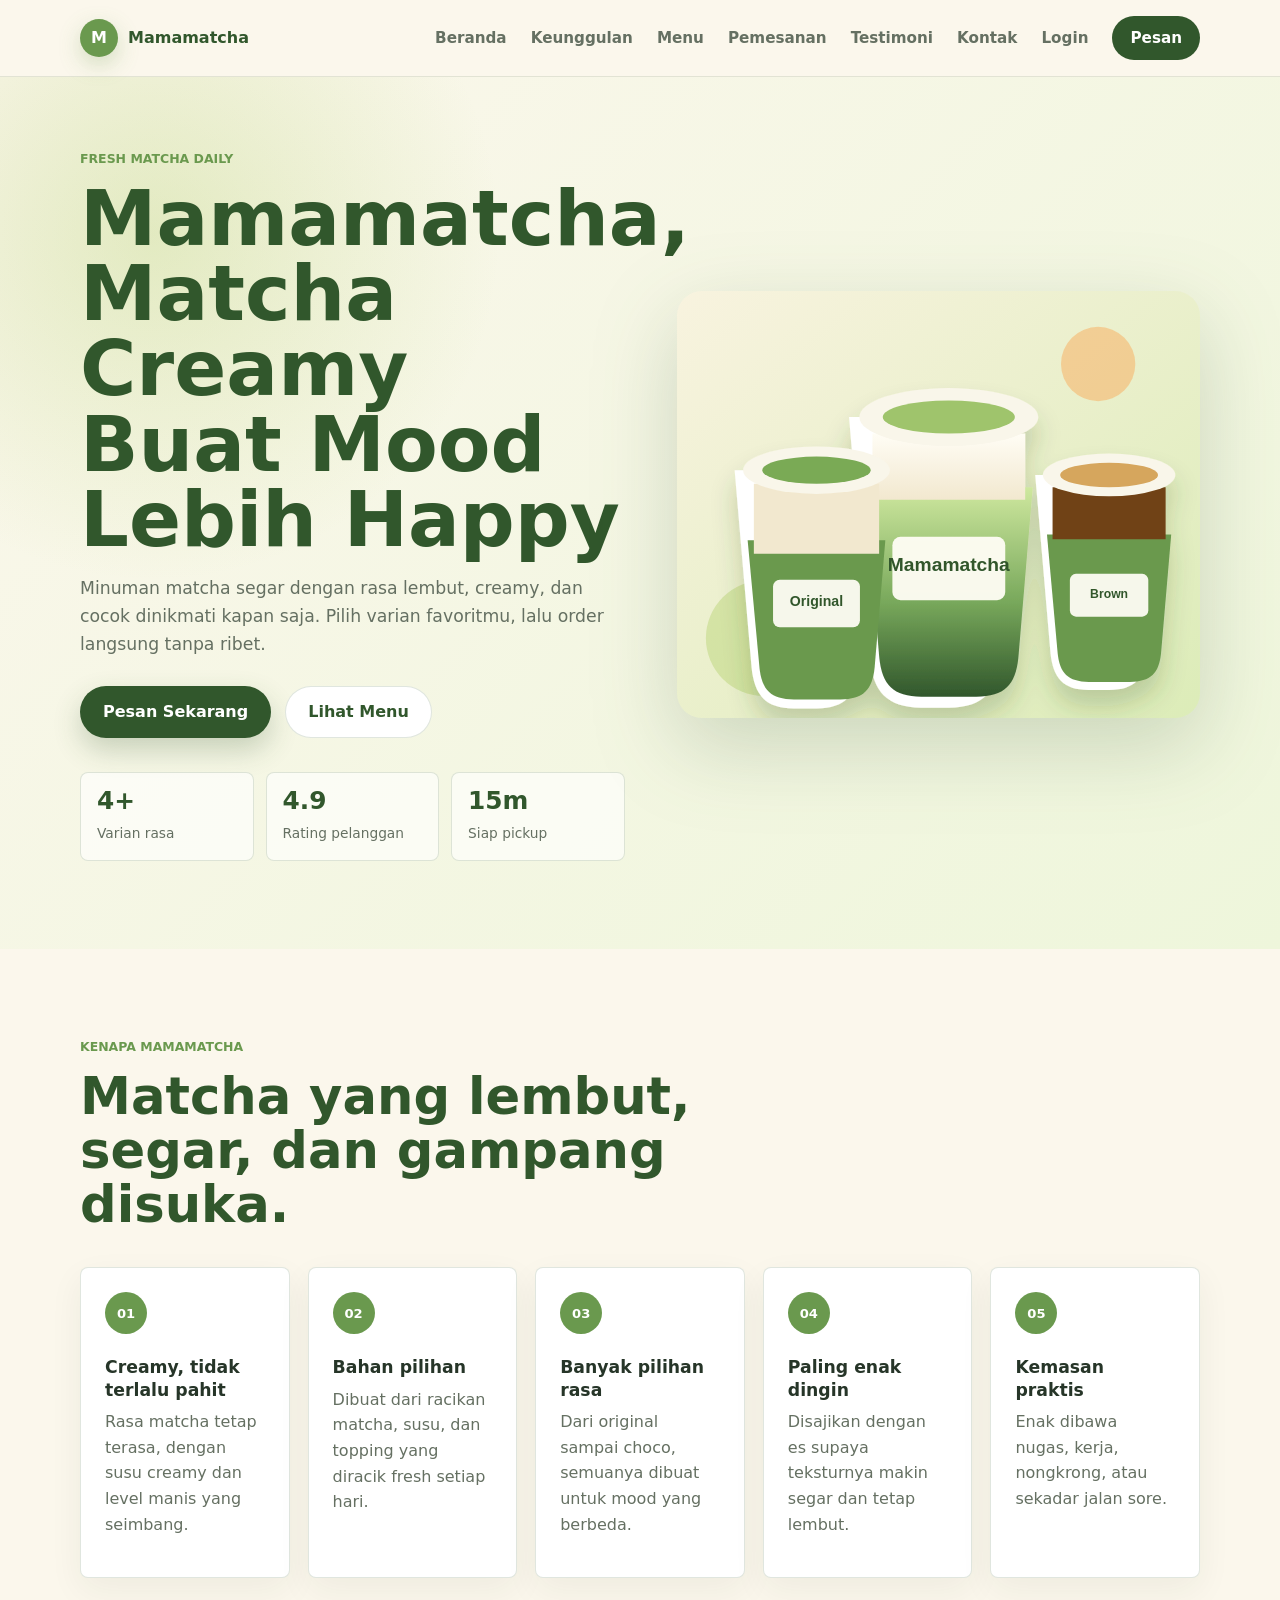
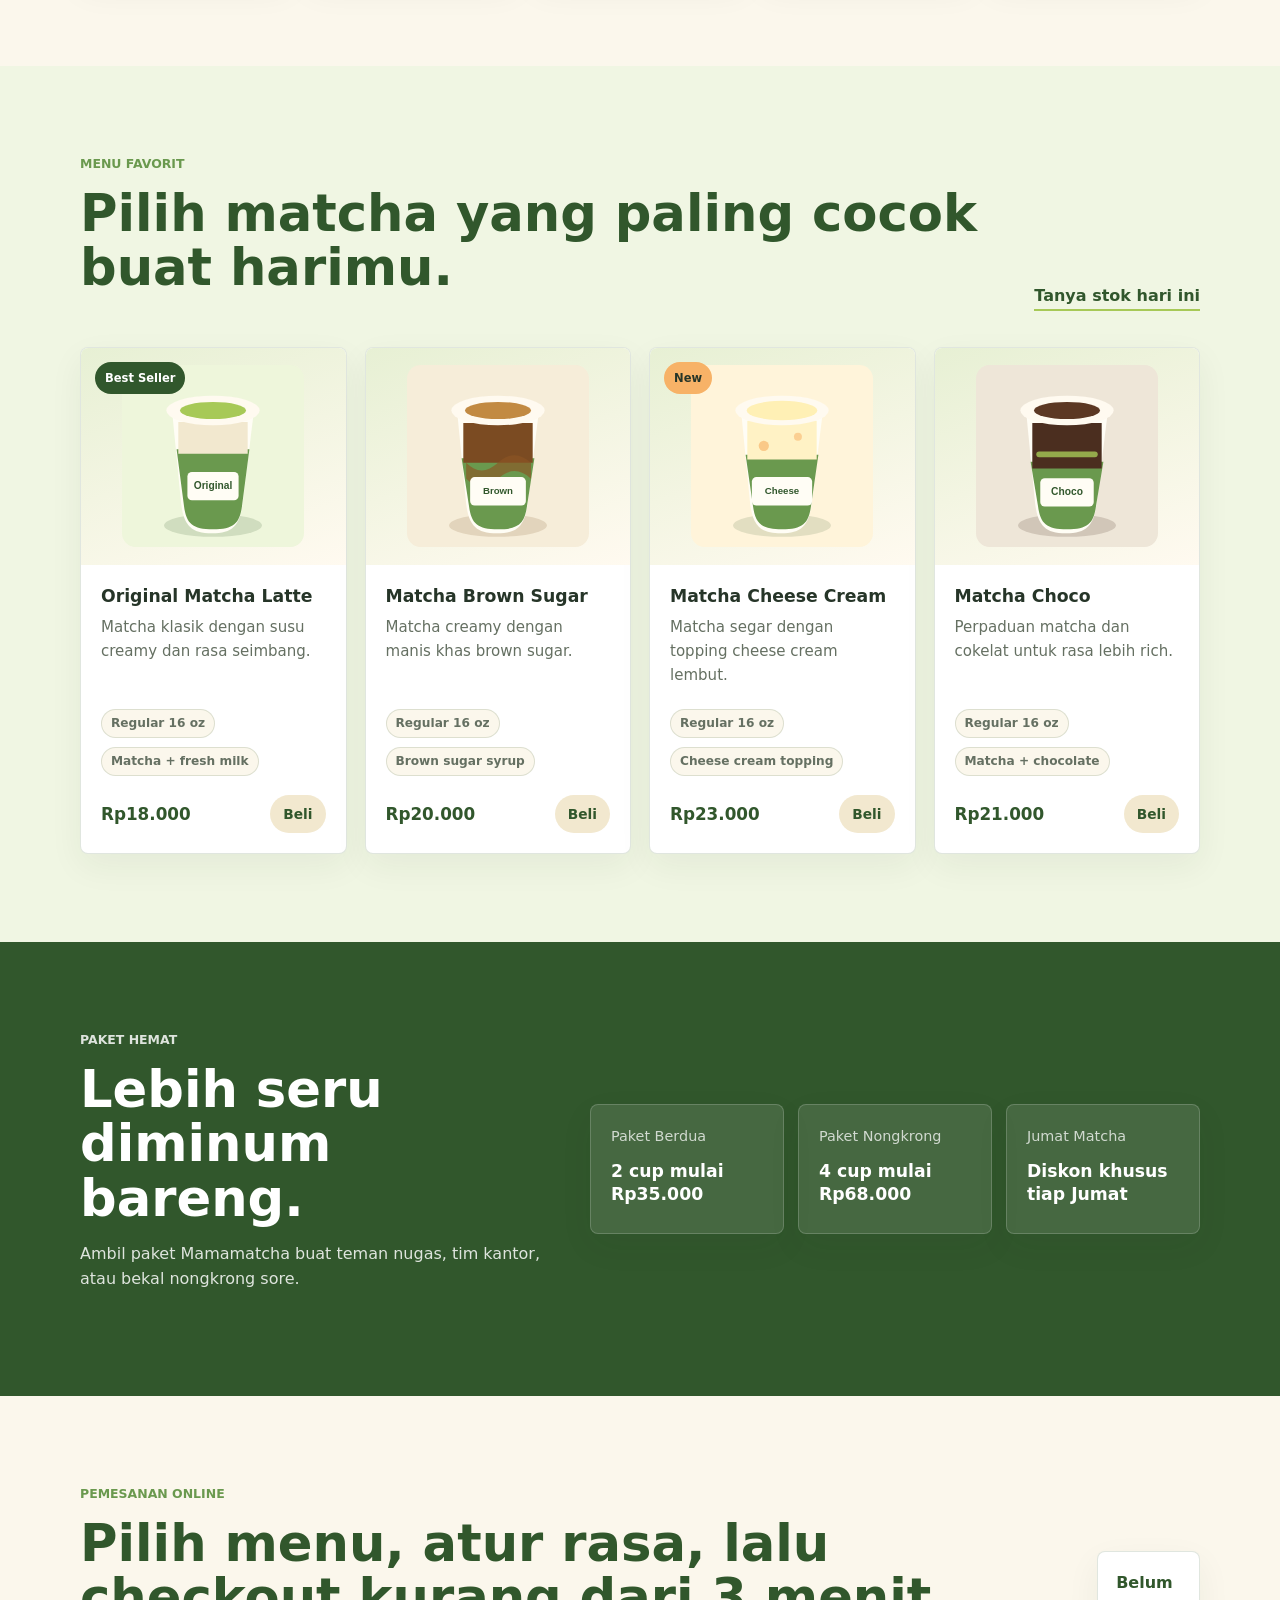
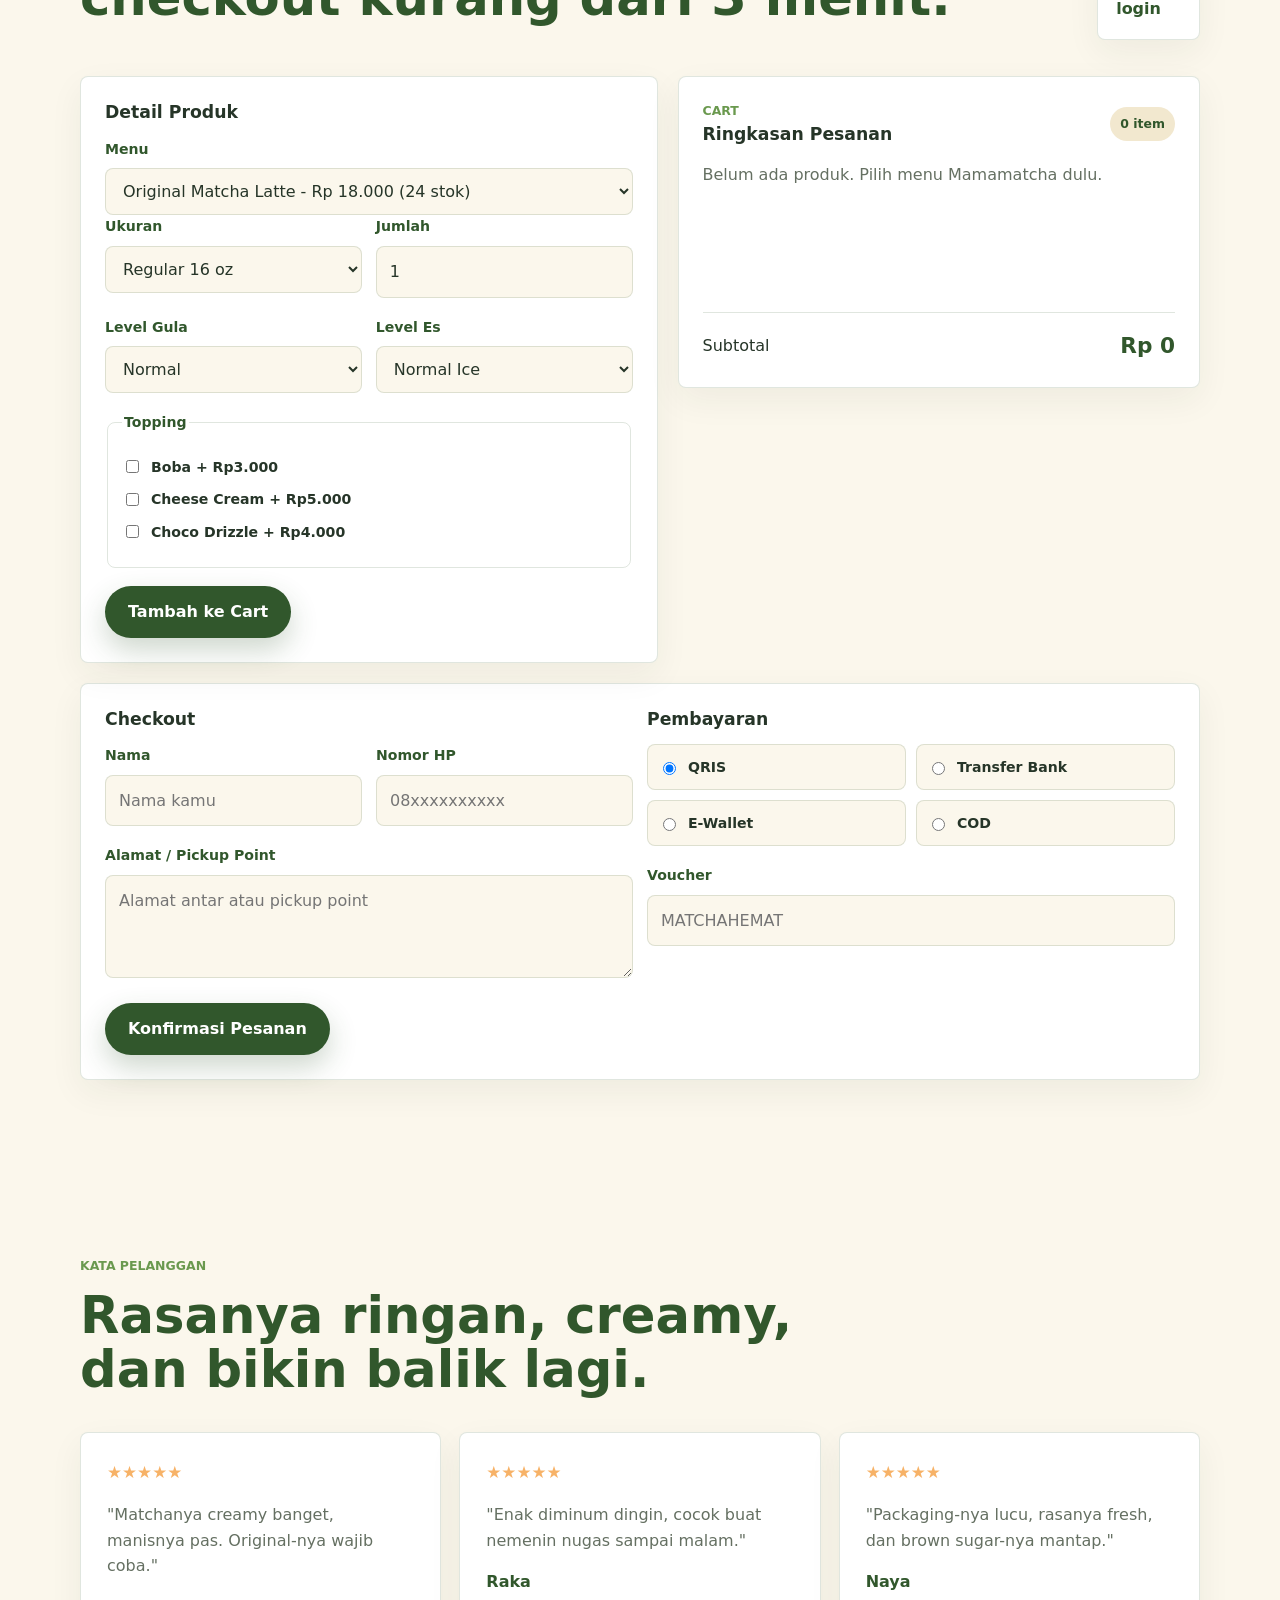
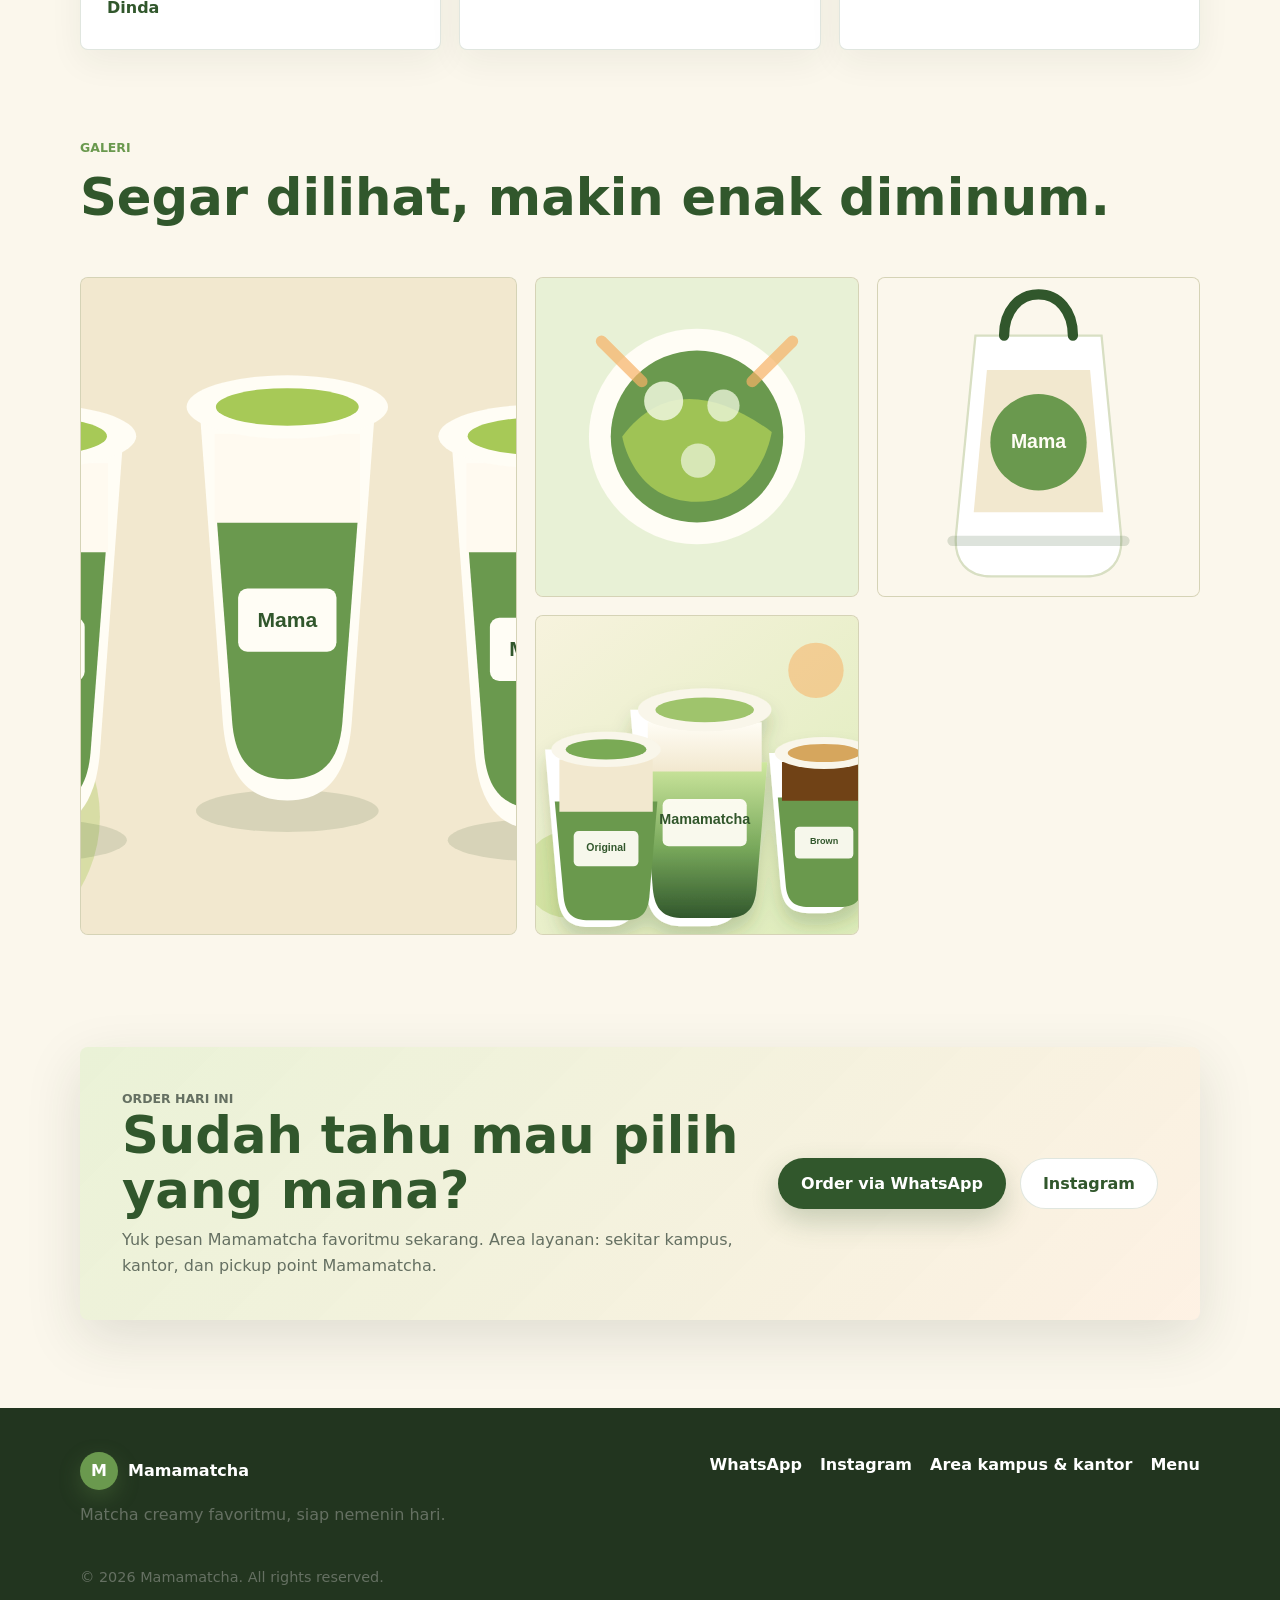
==== Landing Page/index.html @ 546d2a4e "commit pertama projek mamamatcha" ====
<!DOCTYPE html>
<html lang="id">
  <head>
    <meta charset="UTF-8" />
    <meta name="viewport" content="width=device-width, initial-scale=1.0" />
    <title>Mamamatcha - Minuman Matcha Creamy dan Segar</title>
    <meta
      name="description"
      content="Mamamatcha menghadirkan minuman matcha creamy, segar, dan cocok dinikmati kapan saja. Lihat menu dan pesan favoritmu sekarang."
    />
    <link rel="stylesheet" href="styles.css" />
  </head>
  <body>
    <header class="site-header" id="beranda">
      <nav class="navbar" aria-label="Navigasi utama">
        <a href="#beranda" class="brand" aria-label="Mamamatcha beranda">
          <span class="brand-mark">M</span>
          <span>Mamamatcha</span>
        </a>

        <button class="nav-toggle" type="button" aria-expanded="false" aria-controls="nav-menu">
          <span class="sr-only">Buka menu</span>
          <span></span>
          <span></span>
          <span></span>
        </button>

        <div class="nav-menu" id="nav-menu">
          <a href="#beranda">Beranda</a>
          <a href="#keunggulan">Keunggulan</a>
          <a href="#menu">Menu</a>
          <a href="#pemesanan">Pemesanan</a>
          <a href="#testimoni">Testimoni</a>
          <a href="#kontak">Kontak</a>
          <!-- Mengarah ke login.html sebagai fallback default -->
          <a href="login.html" id="customer-logout">Login</a>
          <a class="nav-order" href="https://wa.me/6281234567890?text=Halo%20Mamamatcha%2C%20saya%20mau%20pesan" target="_blank" rel="noreferrer">
            Pesan
          </a>
        </div>
      </nav>
    </header>

    <main>
      <section class="hero section-band">
        <div class="container hero-grid">
          <div class="hero-copy">
            <p class="eyebrow">Fresh matcha daily</p>
            <h1>Mamamatcha, Matcha Creamy Buat Mood Lebih Happy</h1>
            <p class="hero-text">
              Minuman matcha segar dengan rasa lembut, creamy, dan cocok dinikmati kapan saja.
              Pilih varian favoritmu, lalu order langsung tanpa ribet.
            </p>
            <div class="hero-actions">
              <a class="btn btn-primary" href="https://wa.me/6281234567890?text=Halo%20Mamamatcha%2C%20saya%20mau%20pesan" target="_blank" rel="noreferrer">
                Pesan Sekarang
              </a>
              <a class="btn btn-secondary" href="#menu">Lihat Menu</a>
            </div>
            <div class="hero-stats" aria-label="Ringkasan Mamamatcha">
              <div>
                <strong>4+</strong>
                <span>Varian rasa</span>
              </div>
              <div>
                <strong>4.9</strong>
                <span>Rating pelanggan</span>
              </div>
              <div>
                <strong>15m</strong>
                <span>Siap pickup</span>
              </div>
            </div>
          </div>

          <div class="hero-visual" aria-label="Produk Mamamatcha">
            <img src="assets/hero-matcha.svg" alt="Tiga cup Mamamatcha dengan matcha latte creamy" />
          </div>
        </div>
      </section>

      <section class="section" id="keunggulan">
        <div class="container">
          <div class="section-heading">
            <p class="eyebrow">Kenapa Mamamatcha</p>
            <h2>Matcha yang lembut, segar, dan gampang disuka.</h2>
          </div>

          <div class="features-grid">
            <article class="feature-card">
              <span class="feature-icon">01</span>
              <h3>Creamy, tidak terlalu pahit</h3>
              <p>Rasa matcha tetap terasa, dengan susu creamy dan level manis yang seimbang.</p>
            </article>
            <article class="feature-card">
              <span class="feature-icon">02</span>
              <h3>Bahan pilihan</h3>
              <p>Dibuat dari racikan matcha, susu, dan topping yang diracik fresh setiap hari.</p>
            </article>
            <article class="feature-card">
              <span class="feature-icon">03</span>
              <h3>Banyak pilihan rasa</h3>
              <p>Dari original sampai choco, semuanya dibuat untuk mood yang berbeda.</p>
            </article>
            <article class="feature-card">
              <span class="feature-icon">04</span>
              <h3>Paling enak dingin</h3>
              <p>Disajikan dengan es supaya teksturnya makin segar dan tetap lembut.</p>
            </article>
            <article class="feature-card">
              <span class="feature-icon">05</span>
              <h3>Kemasan praktis</h3>
              <p>Enak dibawa nugas, kerja, nongkrong, atau sekadar jalan sore.</p>
            </article>
          </div>
        </div>
      </section>

      <section class="section muted" id="menu">
        <div class="container">
          <div class="section-heading split">
            <div>
              <p class="eyebrow">Menu favorit</p>
              <h2>Pilih matcha yang paling cocok buat harimu.</h2>
            </div>
            <a class="text-link" href="https://wa.me/6281234567890?text=Halo%20Mamamatcha%2C%20saya%20mau%20lihat%20menu" target="_blank" rel="noreferrer">
              Tanya stok hari ini
            </a>
          </div>

          <div class="menu-grid">
            <article class="menu-card">
              <div class="menu-image">
                <img src="assets/menu-original.svg" alt="Original Matcha Latte Mamamatcha" />
                <span class="badge">Best Seller</span>
              </div>
              <div class="menu-info">
                <h3>Original Matcha Latte</h3>
                <p>Matcha klasik dengan susu creamy dan rasa seimbang.</p>
                <div class="menu-meta" aria-label="Detail Original Matcha Latte">
                  <span>Regular 16 oz</span>
                  <span>Matcha + fresh milk</span>
                </div>
                <div class="menu-footer">
                  <strong>Rp18.000</strong>
                  <button class="order-btn" type="button" data-product="Original Matcha Latte">Beli</button>
                </div>
              </div>
            </article>

            <article class="menu-card">
              <div class="menu-image">
                <img src="assets/menu-brown-sugar.svg" alt="Matcha Brown Sugar Mamamatcha" />
              </div>
              <div class="menu-info">
                <h3>Matcha Brown Sugar</h3>
                <p>Matcha creamy dengan manis khas brown sugar.</p>
                <div class="menu-meta" aria-label="Detail Matcha Brown Sugar">
                  <span>Regular 16 oz</span>
                  <span>Brown sugar syrup</span>
                </div>
                <div class="menu-footer">
                  <strong>Rp20.000</strong>
                  <button class="order-btn" type="button" data-product="Matcha Brown Sugar">Beli</button>
                </div>
              </div>
            </article>

            <article class="menu-card">
              <div class="menu-image">
                <img src="assets/menu-cheese.svg" alt="Matcha Cheese Cream Mamamatcha" />
                <span class="badge badge-light">New</span>
              </div>
              <div class="menu-info">
                <h3>Matcha Cheese Cream</h3>
                <p>Matcha segar dengan topping cheese cream lembut.</p>
                <div class="menu-meta" aria-label="Detail Matcha Cheese Cream">
                  <span>Regular 16 oz</span>
                  <span>Cheese cream topping</span>
                </div>
                <div class="menu-footer">
                  <strong>Rp23.000</strong>
                  <button class="order-btn" type="button" data-product="Matcha Cheese Cream">Beli</button>
                </div>
              </div>
            </article>

            <article class="menu-card">
              <div class="menu-image">
                <img src="assets/menu-choco.svg" alt="Matcha Choco Mamamatcha" />
              </div>
              <div class="menu-info">
                <h3>Matcha Choco</h3>
                <p>Perpaduan matcha dan cokelat untuk rasa lebih rich.</p>
                <div class="menu-meta" aria-label="Detail Matcha Choco">
                  <span>Regular 16 oz</span>
                  <span>Matcha + chocolate</span>
                </div>
                <div class="menu-footer">
                  <strong>Rp21.000</strong>
                  <button class="order-btn" type="button" data-product="Matcha Choco">Beli</button>
                </div>
              </div>
            </article>
          </div>
        </div>
      </section>

      <section class="section promo-section">
        <div class="container promo-grid">
          <div class="promo-copy">
            <p class="eyebrow">Paket hemat</p>
            <h2>Lebih seru diminum bareng.</h2>
            <p>Ambil paket Mamamatcha buat teman nugas, tim kantor, atau bekal nongkrong sore.</p>
          </div>
          <div class="promo-list">
            <article>
              <span>Paket Berdua</span>
              <strong>2 cup mulai Rp35.000</strong>
            </article>
            <article>
              <span>Paket Nongkrong</span>
              <strong>4 cup mulai Rp68.000</strong>
            </article>
            <article>
              <span>Jumat Matcha</span>
              <strong>Diskon khusus tiap Jumat</strong>
            </article>
          </div>
        </div>
      </section>

      <section class="section ordering-section" id="pemesanan">
        <div class="container">
          <div class="section-heading split">
            <div>
              <p class="eyebrow">Pemesanan online</p>
              <h2>Pilih menu, atur rasa, lalu checkout kurang dari 3 menit.</h2>
            </div>
            <!-- Menyisakan status akun agar pelanggan tahu mereka login dengan akun apa -->
            <div class="account-status" id="account-status" style="margin: 0;">
              <strong>Belum login</strong>
            </div>
          </div>

          <!-- REVISI: FORM LOGIN & REGISTER DI TENGAH SINI SUDAH DIHAPUS TOTAL -->

          <div class="order-layout">
            <form class="order-builder" id="order-form">
              <div class="form-section">
                <h3>Detail Produk</h3>
                <label for="product-select">Menu</label>
                <select id="product-select" name="product"></select>
              </div>

              <div class="form-row">
                <div>
                  <label for="size-select">Ukuran</label>
                  <select id="size-select" name="size">
                    <option value="Regular 16 oz">Regular 16 oz</option>
                    <option value="Large 22 oz">Large 22 oz + Rp5.000</option>
                  </select>
                </div>
                <div>
                  <label for="qty-input">Jumlah</label>
                  <input id="qty-input" name="quantity" type="number" min="1" value="1" />
                </div>
              </div>

              <div class="form-row">
                <div>
                  <label for="sugar-select">Level Gula</label>
                  <select id="sugar-select" name="sugar">
                    <option>Normal</option>
                    <option>Less Sugar</option>
                    <option>Extra Sweet</option>
                  </select>
                </div>
                <div>
                  <label for="ice-select">Level Es</label>
                  <select id="ice-select" name="ice">
                    <option>Normal Ice</option>
                    <option>Less Ice</option>
                    <option>No Ice</option>
                  </select>
                </div>
              </div>

              <fieldset class="topping-group">
                <legend>Topping</legend>
                <label><input type="checkbox" name="topping" value="Boba" data-price="3000" /> Boba + Rp3.000</label>
                <label><input type="checkbox" name="topping" value="Cheese Cream" data-price="5000" /> Cheese Cream + Rp5.000</label>
                <label><input type="checkbox" name="topping" value="Choco Drizzle" data-price="4000" /> Choco Drizzle + Rp4.000</label>
              </fieldset>

              <button class="btn btn-primary" type="submit">Tambah ke Cart</button>
            </form>

            <aside class="cart-panel" aria-live="polite">
              <div class="cart-header">
                <div>
                  <p class="eyebrow">Cart</p>
                  <h3>Ringkasan Pesanan</h3>
                </div>
                <span id="cart-count">0 item</span>
              </div>
              <div class="cart-items" id="cart-items">
                <p class="empty-cart">Belum ada produk. Pilih menu Mamamatcha dulu.</p>
              </div>
              <div class="cart-total">
                <span>Subtotal</span>
                <strong id="cart-total">Rp0</strong>
              </div>
            </aside>
          </div>

          <form class="checkout-panel" id="checkout-form">
            <div class="checkout-grid">
              <div>
                <h3>Checkout</h3>
                <div class="form-row">
                  <div>
                    <label for="customer-name">Nama</label>
                    <input id="customer-name" name="name" type="text" placeholder="Nama kamu" required />
                  </div>
                  <div>
                    <label for="customer-phone">Nomor HP</label>
                    <input id="customer-phone" name="phone" type="tel" placeholder="08xxxxxxxxxx" required />
                  </div>
                </div>
                <label for="customer-address">Alamat / Pickup Point</label>
                <textarea id="customer-address" name="address" rows="3" placeholder="Alamat antar atau pickup point" required></textarea>
              </div>

              <div>
                <h3>Pembayaran</h3>
                <div class="payment-options">
                  <label><input type="radio" name="payment" value="QRIS" checked /> QRIS</label>
                  <label><input type="radio" name="payment" value="Transfer Bank" /> Transfer Bank</label>
                  <label><input type="radio" name="payment" value="E-Wallet" /> E-Wallet</label>
                  <label><input type="radio" name="payment" value="COD" /> COD</label>
                </div>
                <label for="voucher-code">Voucher</label>
                <input id="voucher-code" name="voucher" type="text" placeholder="MATCHAHEMAT" />
              </div>
            </div>
            <button class="btn btn-primary" type="submit">Konfirmasi Pesanan</button>
          </form>

          <div class="tracking-panel" id="tracking-panel" hidden>
            <div>
              <p class="eyebrow">Order tracking</p>
              <h3 id="order-number">Pesanan dibuat</h3>
              <p id="order-note">Status pesanan akan muncul setelah checkout.</p>
            </div>
            <ol class="tracking-steps">
              <li class="is-done">Menunggu Pembayaran</li>
              <li class="is-done">Diproses</li>
              <li>Sedang Dibuat</li>
              <li>Siap Diambil</li>
              <li>Selesai</li>
            </ol>
          </div>
        </div>
      </section>

      <section class="section" id="testimoni">
        <div class="container">
          <div class="section-heading">
            <p class="eyebrow">Kata pelanggan</p>
            <h2>Rasanya ringan, creamy, dan bikin balik lagi.</h2>
          </div>

          <div class="testimonials-grid">
            <article class="testimonial-card">
              <div class="stars" aria-label="Rating 5 dari 5">★★★★★</div>
              <p>"Matchanya creamy banget, manisnya pas. Original-nya wajib coba."</p>
              <strong>Dinda</strong>
            </article>
            <article class="testimonial-card">
              <div class="stars" aria-label="Rating 5 dari 5">★★★★★</div>
              <p>"Enak diminum dingin, cocok buat nemenin nugas sampai malam."</p>
              <strong>Raka</strong>
            </article>
            <article class="testimonial-card">
              <div class="stars" aria-label="Rating 5 dari 5">★★★★★</div>
              <p>"Packaging-nya lucu, rasanya fresh, dan brown sugar-nya mantap."</p>
              <strong>Naya</strong>
            </article>
          </div>
        </div>
      </section>

      <section class="section gallery-section">
        <div class="container">
          <div class="section-heading split">
            <div>
              <p class="eyebrow">Galeri</p>
              <h2>Segar dilihat, makin enak diminum.</h2>
            </div>
          </div>
          <div class="gallery-grid">
            <img src="assets/gallery-cups.svg" alt="Deretan cup Mamamatcha berbagai varian" />
            <img src="assets/gallery-top.svg" alt="Tampilan atas minuman Mamamatcha dengan es dan matcha" />
            <img src="assets/gallery-pack.svg" alt="Kemasan takeaway Mamamatcha" />
            <img src="assets/hero-matcha.svg" alt="Ilustrasi Mamamatcha untuk foto produk utama" />
          </div>
        </div>
      </section>

      <section class="section final-cta" id="kontak">
        <div class="container cta-panel">
          <div>
            <p class="eyebrow">Order hari ini</p>
            <h2>Sudah tahu mau pilih yang mana?</h2>
            <p>Yuk pesan Mamamatcha favoritmu sekarang. Area layanan: sekitar kampus, kantor, dan pickup point Mamamatcha.</p>
          </div>
          <div class="cta-actions">
            <a class="btn btn-primary" href="https://wa.me/6281234567890?text=Halo%20Mamamatcha%2C%20saya%20mau%20pesan" target="_blank" rel="noreferrer">
              Order via WhatsApp
            </a>
            <a class="btn btn-secondary" href="https://instagram.com/" target="_blank" rel="noreferrer">Instagram</a>
          </div>
        </div>
      </section>
    </main>

    <footer class="footer">
      <div class="container footer-grid">
        <div>
          <a href="#beranda" class="brand footer-brand">
            <span class="brand-mark">M</span>
            <span>Mamamatcha</span>
          </a>
          <p>Matcha creamy favoritmu, siap nemenin hari.</p>
        </div>
        <div class="footer-links">
          <a href="https://wa.me/6281234567890" target="_blank" rel="noreferrer">WhatsApp</a>
          <a href="https://instagram.com/" target="_blank" rel="noreferrer">Instagram</a>
          <a href="#kontak">Area kampus & kantor</a>
          <a href="#menu">Menu</a>
        </div>
        <p class="copyright">© 2026 Mamamatcha. All rights reserved.</p>
      </div>
    </footer>

    <script src="script.js"></script>
  </body>
</html>
---- Landing Page/styles.css ----
:root {
  --matcha: #6a994e;
  --matcha-deep: #31572c;
  --matcha-light: #a7c957;
  --cream: #f2e8cf;
  --cream-soft: #fbf7ec;
  --ink: #263528;
  --muted: #657062;
  --white: #ffffff;
  --sun: #f7b267;
  --line: rgba(49, 87, 44, 0.15);
  --shadow: 0 18px 55px rgba(38, 53, 40, 0.13);
  --radius: 8px;
}

* {
  box-sizing: border-box;
}

html {
  scroll-behavior: smooth;
}

body {
  margin: 0;
  font-family: Inter, ui-sans-serif, system-ui, -apple-system, BlinkMacSystemFont, "Segoe UI", Arial, sans-serif;
  color: var(--ink);
  background: var(--cream-soft);
  line-height: 1.6;
}

img {
  display: block;
  max-width: 100%;
}

a {
  color: inherit;
  text-decoration: none;
}

button,
input,
select,
textarea {
  font: inherit;
}

button {
  cursor: pointer;
}

.sr-only {
  position: absolute;
  width: 1px;
  height: 1px;
  padding: 0;
  margin: -1px;
  overflow: hidden;
  clip: rect(0, 0, 0, 0);
  white-space: nowrap;
  border: 0;
}

[hidden] {
  display: none !important;
}

.container {
  width: min(1120px, calc(100% - 40px));
  margin: 0 auto;
}

.site-header {
  position: sticky;
  top: 0;
  z-index: 20;
  border-bottom: 1px solid rgba(49, 87, 44, 0.12);
  background: rgba(251, 247, 236, 0.92);
  backdrop-filter: blur(16px);
}

.navbar {
  width: min(1120px, calc(100% - 40px));
  min-height: 76px;
  margin: 0 auto;
  display: flex;
  align-items: center;
  justify-content: space-between;
  gap: 24px;
}

.brand {
  display: inline-flex;
  align-items: center;
  gap: 10px;
  font-weight: 800;
  color: var(--matcha-deep);
}

.brand-mark {
  width: 38px;
  height: 38px;
  display: grid;
  place-items: center;
  border-radius: 50%;
  color: var(--white);
  background: var(--matcha);
  box-shadow: 0 8px 22px rgba(106, 153, 78, 0.28);
}

.nav-menu {
  display: flex;
  align-items: center;
  gap: 24px;
  font-size: 0.95rem;
  font-weight: 700;
  color: var(--muted);
}

.nav-menu a:hover {
  color: var(--matcha-deep);
}

.nav-order {
  padding: 10px 18px;
  border: 0;
  border-radius: 999px;
  color: var(--white) !important;
  background: var(--matcha-deep);
  font-weight: 800;
}

.nav-toggle {
  display: none;
  width: 44px;
  height: 44px;
  border: 1px solid var(--line);
  border-radius: 8px;
  background: var(--white);
  cursor: pointer;
}

.nav-toggle span:not(.sr-only) {
  width: 20px;
  height: 2px;
  display: block;
  margin: 4px auto;
  background: var(--ink);
}

.section {
  padding: 88px 0;
}

.section-band {
  padding: 72px 0 88px;
  background:
    radial-gradient(circle at 12% 18%, rgba(167, 201, 87, 0.28), transparent 26%),
    linear-gradient(135deg, #fbf7ec 0%, #eef6db 100%);
}

.hero-grid {
  display: grid;
  grid-template-columns: minmax(0, 1.02fr) minmax(320px, 0.98fr);
  align-items: center;
  gap: 52px;
}

.eyebrow {
  margin: 0 0 12px;
  color: var(--matcha);
  font-size: 0.78rem;
  font-weight: 800;
  letter-spacing: 0;
  text-transform: uppercase;
}

h1,
h2,
h3,
p {
  margin-top: 0;
}

h1 {
  max-width: 720px;
  margin-bottom: 18px;
  font-size: clamp(2.45rem, 6vw, 5rem);
  line-height: 0.98;
  letter-spacing: 0;
  color: var(--matcha-deep);
}

h2 {
  margin-bottom: 16px;
  font-size: clamp(2rem, 4vw, 3.45rem);
  line-height: 1.06;
  letter-spacing: 0;
  color: var(--matcha-deep);
}

h3 {
  margin-bottom: 8px;
  font-size: 1.08rem;
  line-height: 1.3;
}

.hero-text {
  max-width: 640px;
  margin-bottom: 28px;
  color: var(--muted);
  font-size: 1.08rem;
}

.hero-actions,
.cta-actions {
  display: flex;
  flex-wrap: wrap;
  gap: 14px;
  align-items: center;
}

.btn {
  min-height: 48px;
  display: inline-flex;
  align-items: center;
  justify-content: center;
  border: 1px solid transparent;
  border-radius: 999px;
  padding: 12px 22px;
  font-weight: 800;
  transition: transform 160ms ease, box-shadow 160ms ease, background 160ms ease;
}

.btn:hover {
  transform: translateY(-2px);
}

.btn-primary {
  color: var(--white);
  background: var(--matcha-deep);
  box-shadow: 0 12px 28px rgba(49, 87, 44, 0.24);
}

.btn-secondary {
  color: var(--matcha-deep);
  background: var(--white);
  border-color: var(--line);
}

.hero-stats {
  display: grid;
  grid-template-columns: repeat(3, minmax(0, 1fr));
  gap: 12px;
  max-width: 560px;
  margin-top: 34px;
}

.hero-stats div {
  min-height: 86px;
  padding: 16px;
  border: 1px solid var(--line);
  border-radius: var(--radius);
  background: rgba(255, 255, 255, 0.62);
}

.hero-stats strong {
  display: block;
  color: var(--matcha-deep);
  font-size: 1.55rem;
  line-height: 1;
}

.hero-stats span {
  display: block;
  margin-top: 8px;
  color: var(--muted);
  font-size: 0.86rem;
}

.hero-visual {
  position: relative;
}

.hero-visual img {
  width: 100%;
  filter: drop-shadow(0 28px 42px rgba(49, 87, 44, 0.2));
}

.section-heading {
  max-width: 760px;
  margin-bottom: 36px;
}

.section-heading p:not(.eyebrow) {
  color: var(--muted);
}

.split {
  max-width: none;
  display: flex;
  align-items: end;
  justify-content: space-between;
  gap: 24px;
}

.text-link {
  flex: 0 0 auto;
  color: var(--matcha-deep);
  font-weight: 800;
  border-bottom: 2px solid var(--matcha-light);
}

.features-grid,
.testimonials-grid {
  display: grid;
  grid-template-columns: repeat(5, minmax(0, 1fr));
  gap: 18px;
}

.feature-card,
.testimonial-card,
.menu-card,
.promo-list article {
  border: 1px solid var(--line);
  border-radius: var(--radius);
  background: var(--white);
  box-shadow: 0 12px 34px rgba(38, 53, 40, 0.06);
}

.feature-card {
  min-height: 230px;
  padding: 24px;
}

.feature-icon {
  width: 42px;
  height: 42px;
  display: grid;
  place-items: center;
  margin-bottom: 22px;
  border-radius: 50%;
  color: var(--white);
  background: var(--matcha);
  font-weight: 800;
  font-size: 0.82rem;
}

.feature-card p,
.menu-info p,
.testimonial-card p,
.promo-copy p,
.cta-panel p,
.footer p {
  color: var(--muted);
}

.muted {
  background: #f0f6e3;
}

.menu-grid {
  display: grid;
  grid-template-columns: repeat(4, minmax(0, 1fr));
  gap: 18px;
}

.menu-card {
  overflow: hidden;
}

.menu-image {
  position: relative;
  aspect-ratio: 1 / 0.82;
  display: grid;
  place-items: center;
  background: linear-gradient(160deg, #e7f0d4, #fffaf0);
}

.menu-image img {
  width: 74%;
  height: 84%;
  object-fit: contain;
}

.badge {
  position: absolute;
  top: 14px;
  left: 14px;
  padding: 7px 10px;
  border-radius: 999px;
  color: var(--white);
  background: var(--matcha-deep);
  font-size: 0.72rem;
  font-weight: 800;
}

.badge-light {
  color: var(--ink);
  background: var(--sun);
}

.menu-info {
  padding: 20px;
}

.menu-info p {
  min-height: 76px;
  margin-bottom: 18px;
  font-size: 0.94rem;
}

.menu-meta {
  display: flex;
  flex-wrap: wrap;
  gap: 8px;
  min-height: 68px;
  margin-bottom: 18px;
}

.menu-meta span {
  align-self: flex-start;
  padding: 6px 9px;
  border: 1px solid var(--line);
  border-radius: 999px;
  color: var(--muted);
  background: var(--cream-soft);
  font-size: 0.76rem;
  font-weight: 800;
  line-height: 1.2;
}

.menu-footer {
  display: flex;
  align-items: center;
  justify-content: space-between;
  gap: 12px;
}

.menu-footer strong {
  color: var(--matcha-deep);
  font-size: 1.05rem;
}

.menu-footer a,
.order-btn {
  padding: 8px 13px;
  border: 0;
  border-radius: 999px;
  color: var(--matcha-deep);
  background: var(--cream);
  font-size: 0.86rem;
  font-weight: 800;
}

.ordering-section {
  background: var(--cream-soft);
}

.auth-actions {
  display: inline-flex;
  gap: 8px;
  padding: 5px;
  border: 1px solid var(--line);
  border-radius: 999px;
  background: var(--white);
}

.ghost-btn {
  min-height: 38px;
  border: 0;
  border-radius: 999px;
  padding: 8px 14px;
  color: var(--muted);
  background: transparent;
  font-weight: 800;
}

.ghost-btn.active {
  color: var(--white);
  background: var(--matcha-deep);
}

.account-panel {
  display: grid;
  grid-template-columns: minmax(0, 1fr) minmax(220px, 0.44fr);
  gap: 16px;
  margin-bottom: 20px;
}

.account-form,
.account-status {
  border: 1px solid var(--line);
  border-radius: var(--radius);
  background: var(--white);
  box-shadow: 0 12px 34px rgba(38, 53, 40, 0.06);
}

.account-form {
  display: none;
  grid-template-columns: minmax(220px, 1fr) minmax(180px, 0.65fr) minmax(180px, 0.65fr) auto auto;
  gap: 12px;
  align-items: end;
  padding: 18px;
}

.account-form.active {
  display: grid;
}

.account-form h3,
.account-form p {
  margin-bottom: 4px;
}

.account-form p {
  color: var(--muted);
  font-size: 0.9rem;
}

.account-form .btn {
  min-height: 46px;
  white-space: nowrap;
}

.text-button {
  min-height: 46px;
  border: 0;
  padding: 0 4px;
  color: var(--matcha-deep);
  background: transparent;
  font-weight: 800;
}

.account-status {
  display: grid;
  align-content: center;
  padding: 18px;
}

.account-status span {
  color: var(--muted);
  font-size: 0.84rem;
  font-weight: 800;
}

.account-status strong {
  color: var(--matcha-deep);
}

.order-layout {
  display: grid;
  grid-template-columns: minmax(0, 1.05fr) minmax(320px, 0.95fr);
  gap: 20px;
  align-items: start;
}

.order-builder,
.cart-panel,
.checkout-panel,
.tracking-panel,
.admin-cards article {
  border: 1px solid var(--line);
  border-radius: var(--radius);
  background: var(--white);
  box-shadow: 0 12px 34px rgba(38, 53, 40, 0.06);
}

.order-builder,
.cart-panel,
.checkout-panel,
.tracking-panel {
  padding: 24px;
}

.form-section h3,
.cart-header h3,
.checkout-panel h3,
.tracking-panel h3 {
  margin-bottom: 14px;
}

label,
legend {
  display: block;
  margin-bottom: 8px;
  color: var(--matcha-deep);
  font-size: 0.88rem;
  font-weight: 800;
}

input,
select,
textarea {
  width: 100%;
  border: 1px solid var(--line);
  border-radius: var(--radius);
  padding: 12px 13px;
  color: var(--ink);
  background: var(--cream-soft);
}

textarea {
  resize: vertical;
}

.form-row,
.checkout-grid {
  display: grid;
  grid-template-columns: repeat(2, minmax(0, 1fr));
  gap: 14px;
}

.form-row,
.topping-group,
.payment-options {
  margin-bottom: 18px;
}

.topping-group {
  border: 1px solid var(--line);
  border-radius: var(--radius);
  padding: 14px;
}

.topping-group label,
.payment-options label {
  display: flex;
  align-items: center;
  gap: 9px;
  margin-bottom: 10px;
  color: var(--ink);
  font-weight: 700;
}

.topping-group input,
.payment-options input {
  width: auto;
}

.cart-header,
.cart-total {
  display: flex;
  align-items: center;
  justify-content: space-between;
  gap: 14px;
}

.cart-header {
  margin-bottom: 16px;
}

.cart-header .eyebrow {
  margin-bottom: 2px;
}

.cart-header h3 {
  margin-bottom: 0;
}

#cart-count {
  flex: 0 0 auto;
  padding: 7px 10px;
  border-radius: 999px;
  color: var(--matcha-deep);
  background: var(--cream);
  font-size: 0.78rem;
  font-weight: 800;
}

.empty-cart,
.cart-item p,
#order-note {
  color: var(--muted);
}

.cart-items {
  display: grid;
  gap: 12px;
  min-height: 132px;
}

.cart-item {
  display: grid;
  grid-template-columns: 1fr auto;
  gap: 10px;
  padding: 12px;
  border: 1px solid var(--line);
  border-radius: var(--radius);
  background: var(--cream-soft);
}

.cart-item h4 {
  margin: 0 0 4px;
  color: var(--matcha-deep);
  font-size: 0.98rem;
}

.cart-item p {
  margin: 0;
  font-size: 0.84rem;
}

.cart-item strong {
  color: var(--matcha-deep);
}

.cart-remove {
  grid-column: 1 / -1;
  justify-self: start;
  border: 0;
  padding: 0;
  color: #a04f34;
  background: transparent;
  font-weight: 800;
}

.cart-total {
  margin-top: 18px;
  padding-top: 16px;
  border-top: 1px solid var(--line);
}

.cart-total strong {
  color: var(--matcha-deep);
  font-size: 1.35rem;
}

.checkout-panel {
  margin-top: 20px;
}

.checkout-grid {
  align-items: start;
  margin-bottom: 18px;
}

.payment-options {
  display: grid;
  grid-template-columns: repeat(2, minmax(0, 1fr));
  gap: 10px;
}

.payment-options label {
  min-height: 46px;
  margin-bottom: 0;
  padding: 10px;
  border: 1px solid var(--line);
  border-radius: var(--radius);
  background: var(--cream-soft);
}

.tracking-panel {
  display: grid;
  grid-template-columns: minmax(0, 0.7fr) minmax(340px, 1fr);
  gap: 22px;
  margin-top: 20px;
}

.tracking-panel[hidden] {
  display: none;
}

.tracking-steps {
  display: grid;
  grid-template-columns: repeat(5, minmax(0, 1fr));
  gap: 8px;
  margin: 0;
  padding: 0;
  list-style: none;
}

.tracking-steps li {
  min-height: 72px;
  display: grid;
  place-items: center;
  padding: 10px;
  border: 1px solid var(--line);
  border-radius: var(--radius);
  color: var(--muted);
  background: var(--cream-soft);
  text-align: center;
  font-size: 0.78rem;
  font-weight: 800;
}

.tracking-steps li.is-done {
  color: var(--white);
  background: var(--matcha);
}

.admin-page {
  min-height: 100vh;
}

.login-page {
  min-height: 100vh;
  background:
    radial-gradient(circle at 12% 16%, rgba(167, 201, 87, 0.32), transparent 28%),
    linear-gradient(135deg, #fbf7ec 0%, #eef6db 100%);
}

.login-shell {
  width: min(1120px, calc(100% - 40px));
  min-height: 100vh;
  display: grid;
  grid-template-columns: minmax(0, 0.95fr) minmax(340px, 0.72fr);
  gap: 48px;
  align-items: center;
  margin: 0 auto;
  padding: 48px 0;
}

.login-brand-panel {
  display: grid;
  gap: 28px;
}

.login-logo {
  font-size: 1.2rem;
}

.login-logo .brand-mark {
  width: 54px;
  height: 54px;
  font-size: 1.4rem;
}

.login-brand-panel img {
  width: min(520px, 100%);
  filter: drop-shadow(0 28px 42px rgba(49, 87, 44, 0.2));
}

.login-card {
  border: 1px solid var(--line);
  border-radius: var(--radius);
  padding: 26px;
  background: rgba(255, 255, 255, 0.88);
  box-shadow: var(--shadow);
  backdrop-filter: blur(16px);
}

.login-tabs {
  display: grid;
  grid-template-columns: repeat(2, minmax(0, 1fr));
  gap: 8px;
  padding: 5px;
  margin-bottom: 20px;
  border: 1px solid var(--line);
  border-radius: 999px;
  background: var(--cream-soft);
}

.login-form {
  display: none;
  gap: 12px;
}

.login-form.active {
  display: grid;
}

.login-form h2 {
  margin-bottom: 8px;
  font-size: 1.8rem;
  line-height: 1.15;
}

.login-form p,
.form-message {
  color: var(--muted);
}

.login-form .btn {
  margin-top: 8px;
}

.form-message {
  min-height: 22px;
  margin: 0;
  font-size: 0.9rem;
  font-weight: 800;
}

.admin-login-section {
  min-height: calc(100vh - 76px);
  display: grid;
  align-items: center;
}

.admin-login-grid {
  display: grid;
  grid-template-columns: minmax(0, 0.95fr) minmax(320px, 0.62fr);
  gap: 48px;
  align-items: center;
}

.admin-login-card,
.admin-panel {
  border: 1px solid var(--line);
  border-radius: var(--radius);
  background: var(--white);
  box-shadow: var(--shadow);
}

.admin-login-card {
  display: grid;
  gap: 14px;
  padding: 28px;
}

.admin-login-card h2 {
  margin-bottom: 8px;
  font-size: 1.75rem;
  line-height: 1.15;
}

.admin-login-card p,
.admin-login-note,
.admin-session,
.order-list span {
  color: var(--muted);
}

.admin-login-card .btn {
  margin-top: 8px;
}

.admin-login-note {
  margin: 0;
  font-size: 0.88rem;
}

.admin-session {
  flex: 0 0 auto;
  padding: 10px 13px;
  border: 1px solid var(--line);
  border-radius: 999px;
  background: var(--white);
  font-size: 0.86rem;
  font-weight: 800;
}

.admin-grid {
  display: grid;
  grid-template-columns: minmax(0, 0.78fr) minmax(360px, 1fr);
  gap: 28px;
  align-items: center;
}

.admin-grid .section-heading {
  margin-bottom: 0;
}

.admin-cards {
  display: grid;
  grid-template-columns: repeat(2, minmax(0, 1fr));
  gap: 14px;
}

.admin-cards article {
  min-height: 126px;
  padding: 20px;
}

.admin-cards span {
  display: block;
  margin-bottom: 16px;
  color: var(--muted);
  font-size: 0.86rem;
  font-weight: 800;
}

.admin-cards strong {
  color: var(--matcha-deep);
  font-size: 1.65rem;
  line-height: 1;
}

.admin-dashboard .admin-cards {
  margin-bottom: 20px;
}

.admin-management-grid {
  display: grid;
  grid-template-columns: repeat(2, minmax(0, 1fr));
  gap: 20px;
}

.admin-panel {
  padding: 22px;
}

.admin-panel-header {
  display: flex;
  align-items: start;
  justify-content: space-between;
  gap: 16px;
  margin-bottom: 18px;
}

.admin-panel-header .eyebrow,
.admin-panel-header h3 {
  margin-bottom: 4px;
}

.admin-table,
.order-list {
  display: grid;
  gap: 10px;
}

.admin-table [role="row"] {
  display: grid;
  grid-template-columns: minmax(0, 1.3fr) minmax(100px, 0.7fr) minmax(60px, 0.3fr);
  gap: 12px;
  align-items: center;
  padding: 11px 12px;
  border: 1px solid var(--line);
  border-radius: var(--radius);
  background: var(--cream-soft);
  font-size: 0.9rem;
}

.admin-table [role="row"]:first-child {
  color: var(--matcha-deep);
  background: #edf5df;
}

.order-list div {
  display: grid;
  gap: 3px;
  padding: 12px;
  border: 1px solid var(--line);
  border-radius: var(--radius);
  background: var(--cream-soft);
}

.order-list strong {
  color: var(--matcha-deep);
}

.password-form {
  display: grid;
  gap: 12px;
}

.password-form .btn {
  margin-top: 8px;
}

.admin-promo-list {
  grid-template-columns: repeat(2, minmax(0, 1fr));
}

.admin-promo-list article {
  color: var(--ink);
  background: var(--cream-soft);
  border-color: var(--line);
}

.admin-promo-list span {
  color: var(--muted);
}

.admin-promo-list strong {
  color: var(--matcha-deep);
}

.promo-section {
  color: var(--white);
  background: var(--matcha-deep);
}

.promo-grid {
  display: grid;
  grid-template-columns: minmax(0, 0.78fr) minmax(320px, 1fr);
  gap: 34px;
  align-items: center;
}

.promo-section .eyebrow,
.promo-section h2,
.promo-section p {
  color: var(--white);
}

.promo-copy p {
  max-width: 520px;
  opacity: 0.84;
}

.promo-list {
  display: grid;
  grid-template-columns: repeat(3, minmax(0, 1fr));
  gap: 14px;
}

.promo-list article {
  min-height: 130px;
  padding: 20px;
  background: rgba(255, 255, 255, 0.1);
  border-color: rgba(255, 255, 255, 0.18);
}

.promo-list span,
.promo-list strong {
  display: block;
}

.promo-list span {
  margin-bottom: 12px;
  color: rgba(255, 255, 255, 0.75);
  font-size: 0.9rem;
}

.promo-list strong {
  color: var(--white);
  font-size: 1.08rem;
  line-height: 1.35;
}

.testimonials-grid {
  grid-template-columns: repeat(3, minmax(0, 1fr));
}

.testimonial-card {
  min-height: 218px;
  padding: 26px;
}

.stars {
  margin-bottom: 16px;
  color: var(--sun);
  font-size: 1.05rem;
}

.testimonial-card strong {
  color: var(--matcha-deep);
}

.gallery-section {
  padding-top: 0;
}

.gallery-grid {
  display: grid;
  grid-template-columns: 1.15fr 0.85fr 0.85fr;
  gap: 18px;
}

.gallery-grid img {
  width: 100%;
  height: 320px;
  object-fit: cover;
  border: 1px solid var(--line);
  border-radius: var(--radius);
  background: var(--cream);
}

.gallery-grid img:first-child {
  grid-row: span 2;
  height: 658px;
}

.final-cta {
  padding-top: 24px;
}

.cta-panel {
  display: grid;
  grid-template-columns: minmax(0, 1fr) auto;
  gap: 28px;
  align-items: center;
  padding: 42px;
  border-radius: var(--radius);
  color: var(--ink);
  background:
    linear-gradient(135deg, rgba(167, 201, 87, 0.24), rgba(247, 178, 103, 0.18)),
    var(--white);
  box-shadow: var(--shadow);
}

.cta-panel h2 {
  margin-bottom: 10px;
}

.cta-panel p {
  max-width: 680px;
  margin-bottom: 0;
}

.footer {
  padding: 44px 0;
  color: rgba(255, 255, 255, 0.78);
  background: #22351f;
}

.footer-grid {
  display: grid;
  grid-template-columns: minmax(0, 1fr) auto;
  gap: 22px;
  align-items: start;
}

.footer-brand {
  margin-bottom: 12px;
  color: var(--white);
}

.footer-links {
  display: flex;
  gap: 18px;
  flex-wrap: wrap;
  font-weight: 800;
  color: var(--white);
}

.copyright {
  grid-column: 1 / -1;
  margin: 0;
  font-size: 0.9rem;
}

@media (max-width: 960px) {
  .hero-grid,
  .login-shell,
  .admin-login-grid,
  .promo-grid,
  .cta-panel,
  .account-panel,
  .order-layout,
  .tracking-panel,
  .admin-grid,
  .admin-management-grid {
    grid-template-columns: 1fr;
  }

  .account-form,
  .account-form.active {
    grid-template-columns: 1fr;
  }

  .hero-visual {
    max-width: 560px;
    margin: 0 auto;
  }

  .features-grid,
  .menu-grid {
    grid-template-columns: repeat(2, minmax(0, 1fr));
  }

  .promo-list,
  .testimonials-grid,
  .tracking-steps {
    grid-template-columns: 1fr;
  }

  .gallery-grid {
    grid-template-columns: repeat(2, minmax(0, 1fr));
  }

  .gallery-grid img {
    height: auto;
    aspect-ratio: 16 / 10;
  }

  .gallery-grid img:first-child {
    grid-row: auto;
    grid-column: 1 / -1;
    height: auto;
  }
}

@media (max-width: 760px) {
  .container,
  .navbar {
    width: min(100% - 28px, 1120px);
  }

  .nav-toggle {
    display: block;
  }

  .nav-menu {
    position: absolute;
    top: 76px;
    left: 14px;
    right: 14px;
    display: none;
    padding: 16px;
    border: 1px solid var(--line);
    border-radius: var(--radius);
    background: var(--white);
    box-shadow: var(--shadow);
  }

  .nav-menu.is-open {
    display: grid;
    gap: 12px;
  }

  .nav-menu a {
    padding: 10px 8px;
  }

  .nav-order {
    text-align: center;
  }

  .section,
  .section-band {
    padding: 60px 0;
  }

  h1 {
    font-size: clamp(2.35rem, 14vw, 3.8rem);
  }

  h2 {
    font-size: clamp(1.9rem, 10vw, 2.7rem);
  }

  .hero-stats,
  .features-grid,
  .menu-grid,
  .gallery-grid,
  .form-row,
  .checkout-grid,
  .payment-options,
  .admin-cards,
  .admin-promo-list {
    grid-template-columns: 1fr;
  }

  .admin-login-section {
    min-height: auto;
  }

  .admin-table [role="row"] {
    grid-template-columns: 1fr;
  }

  .login-shell {
    width: min(100% - 28px, 1120px);
    min-height: auto;
    padding: 34px 0;
  }

  .menu-meta {
    min-height: auto;
  }

  .split,
  .footer-grid {
    display: grid;
    grid-template-columns: 1fr;
  }

  .hero-actions .btn,
  .cta-actions .btn {
    width: 100%;
  }

  .menu-info p {
    min-height: auto;
  }

  .cta-panel {
    padding: 28px;
  }
}
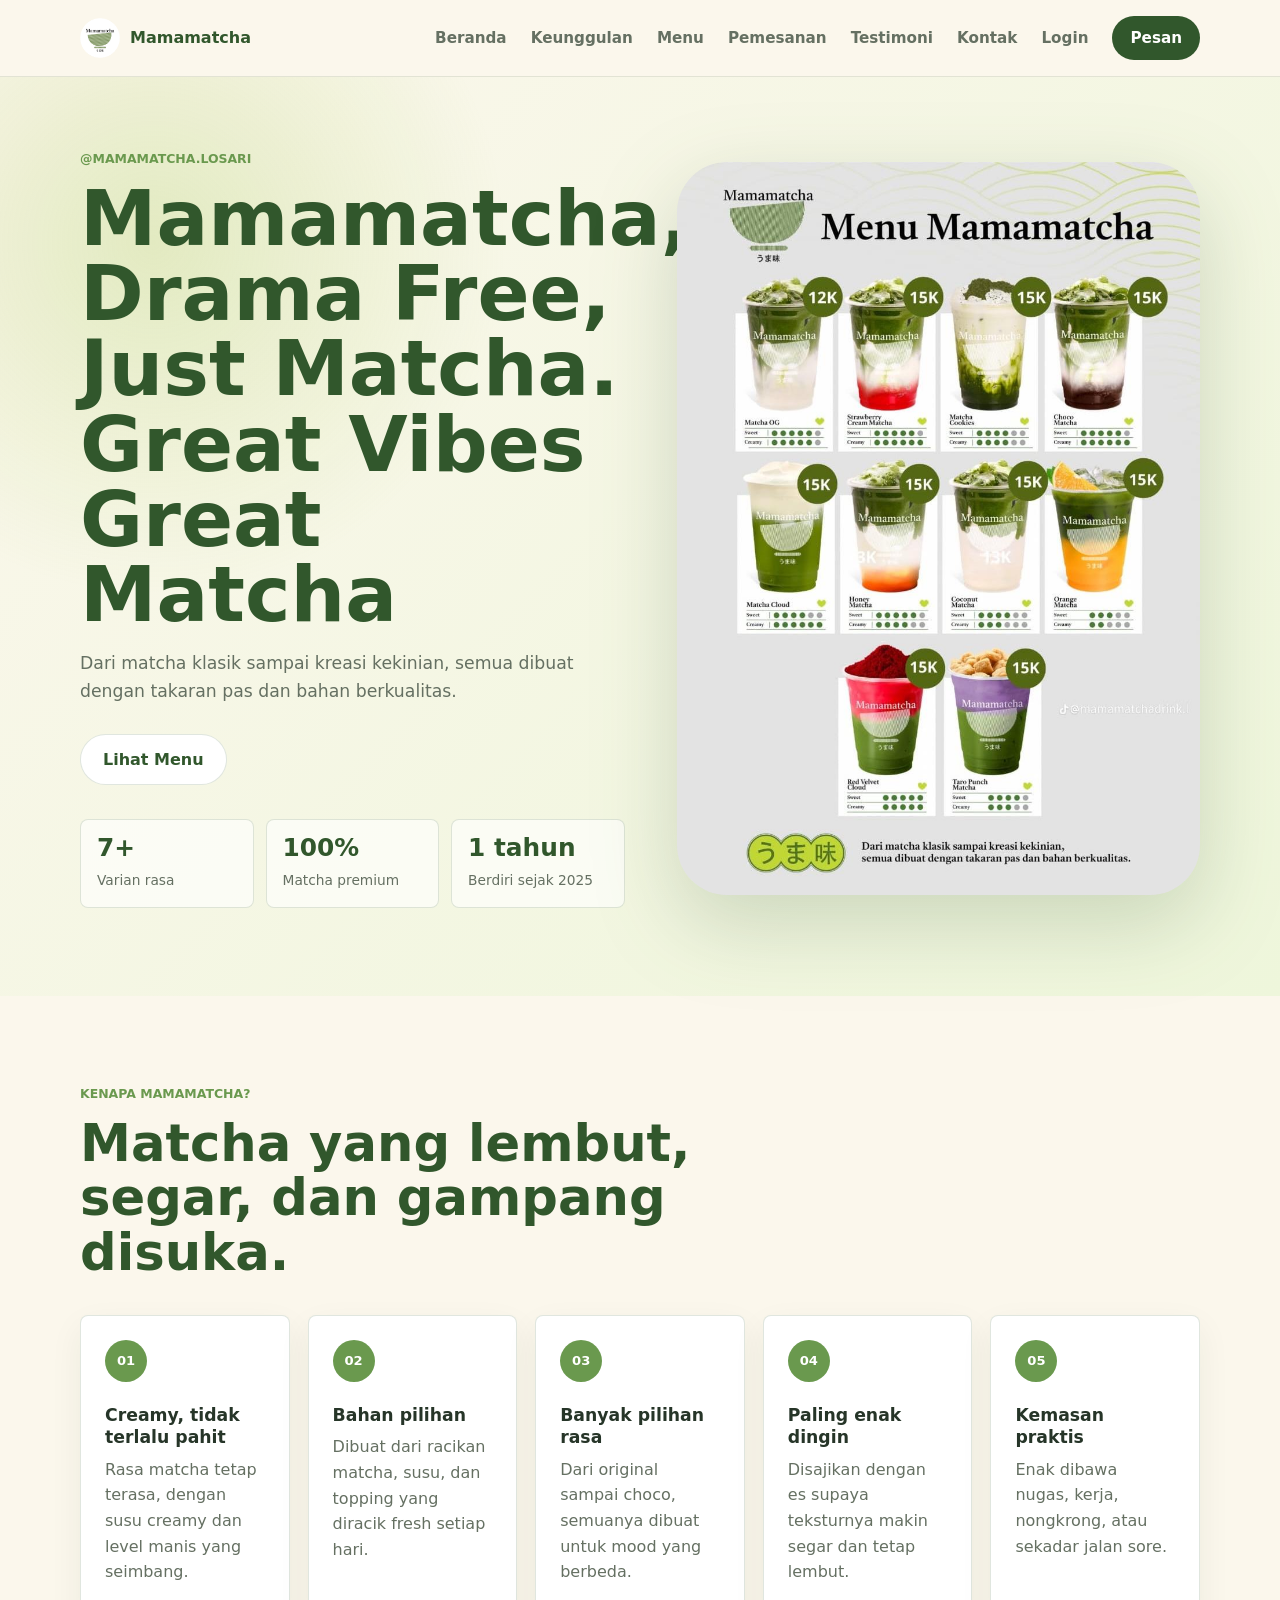
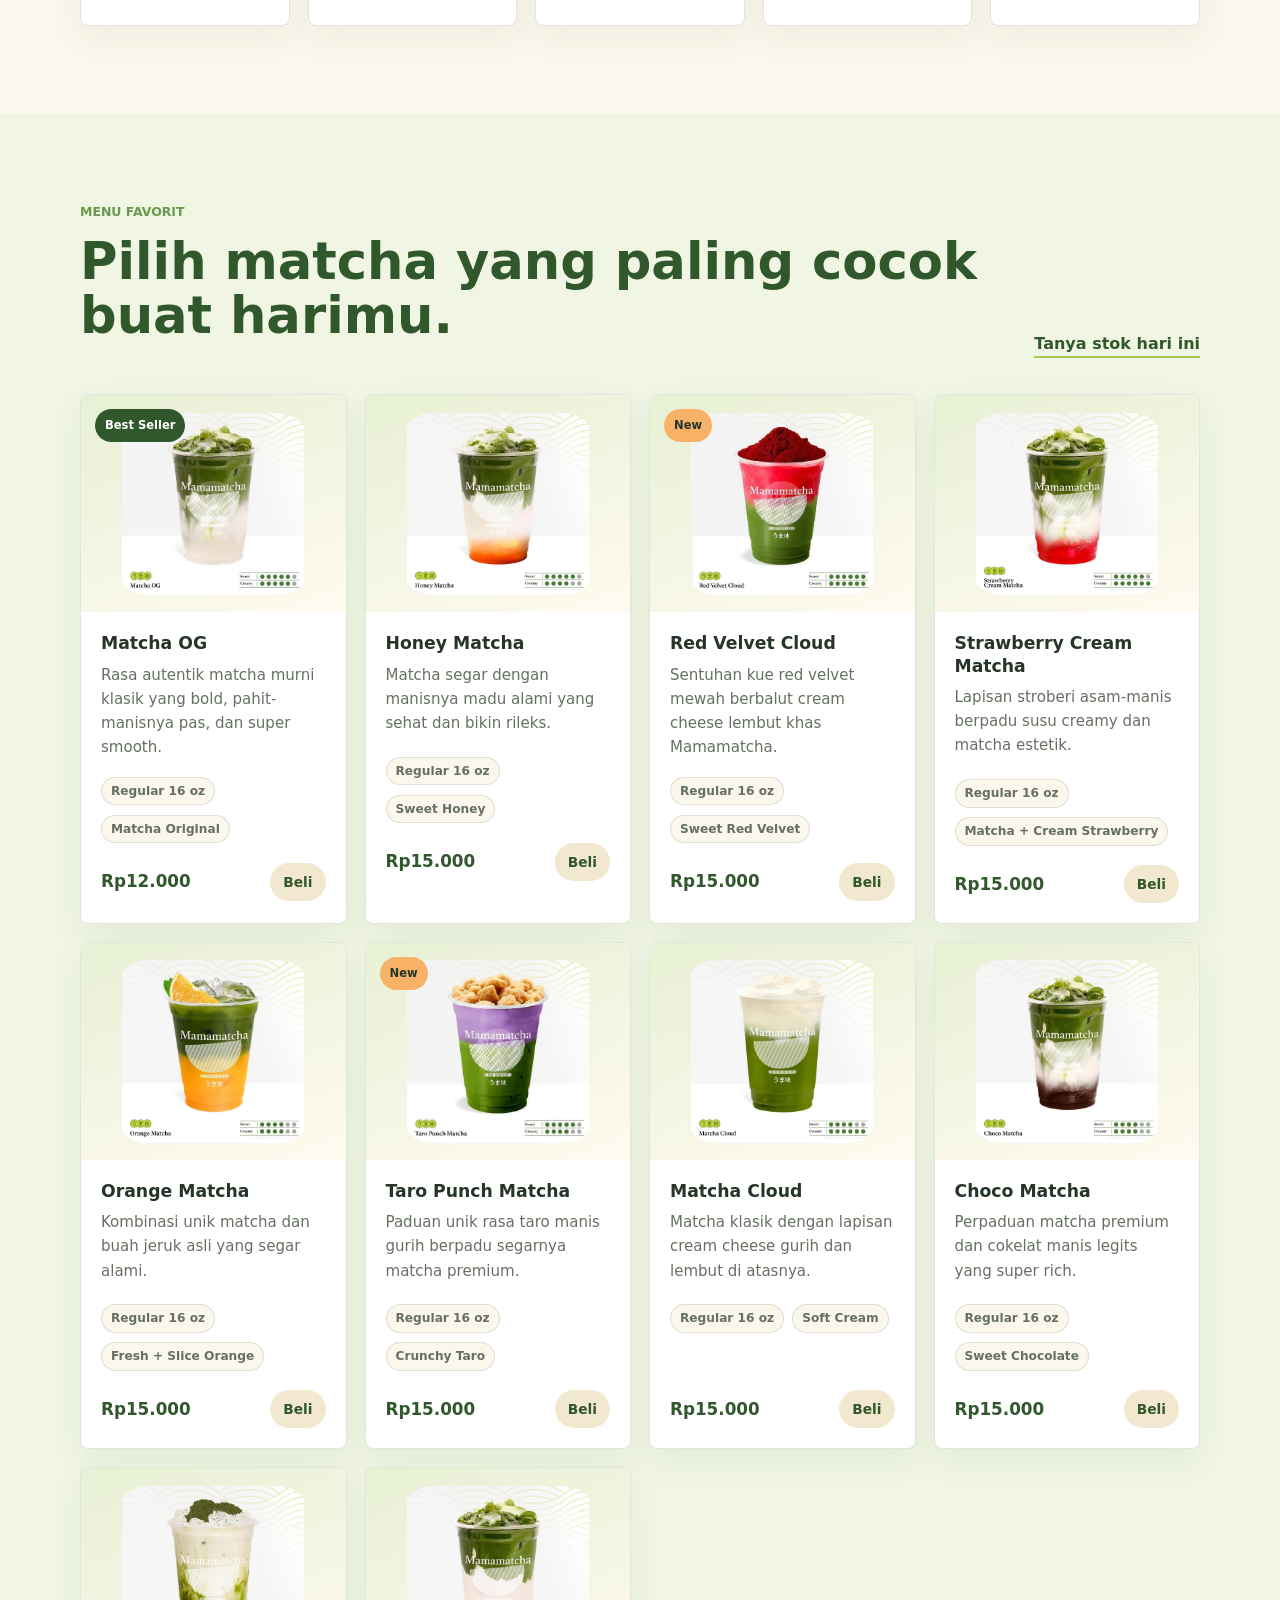
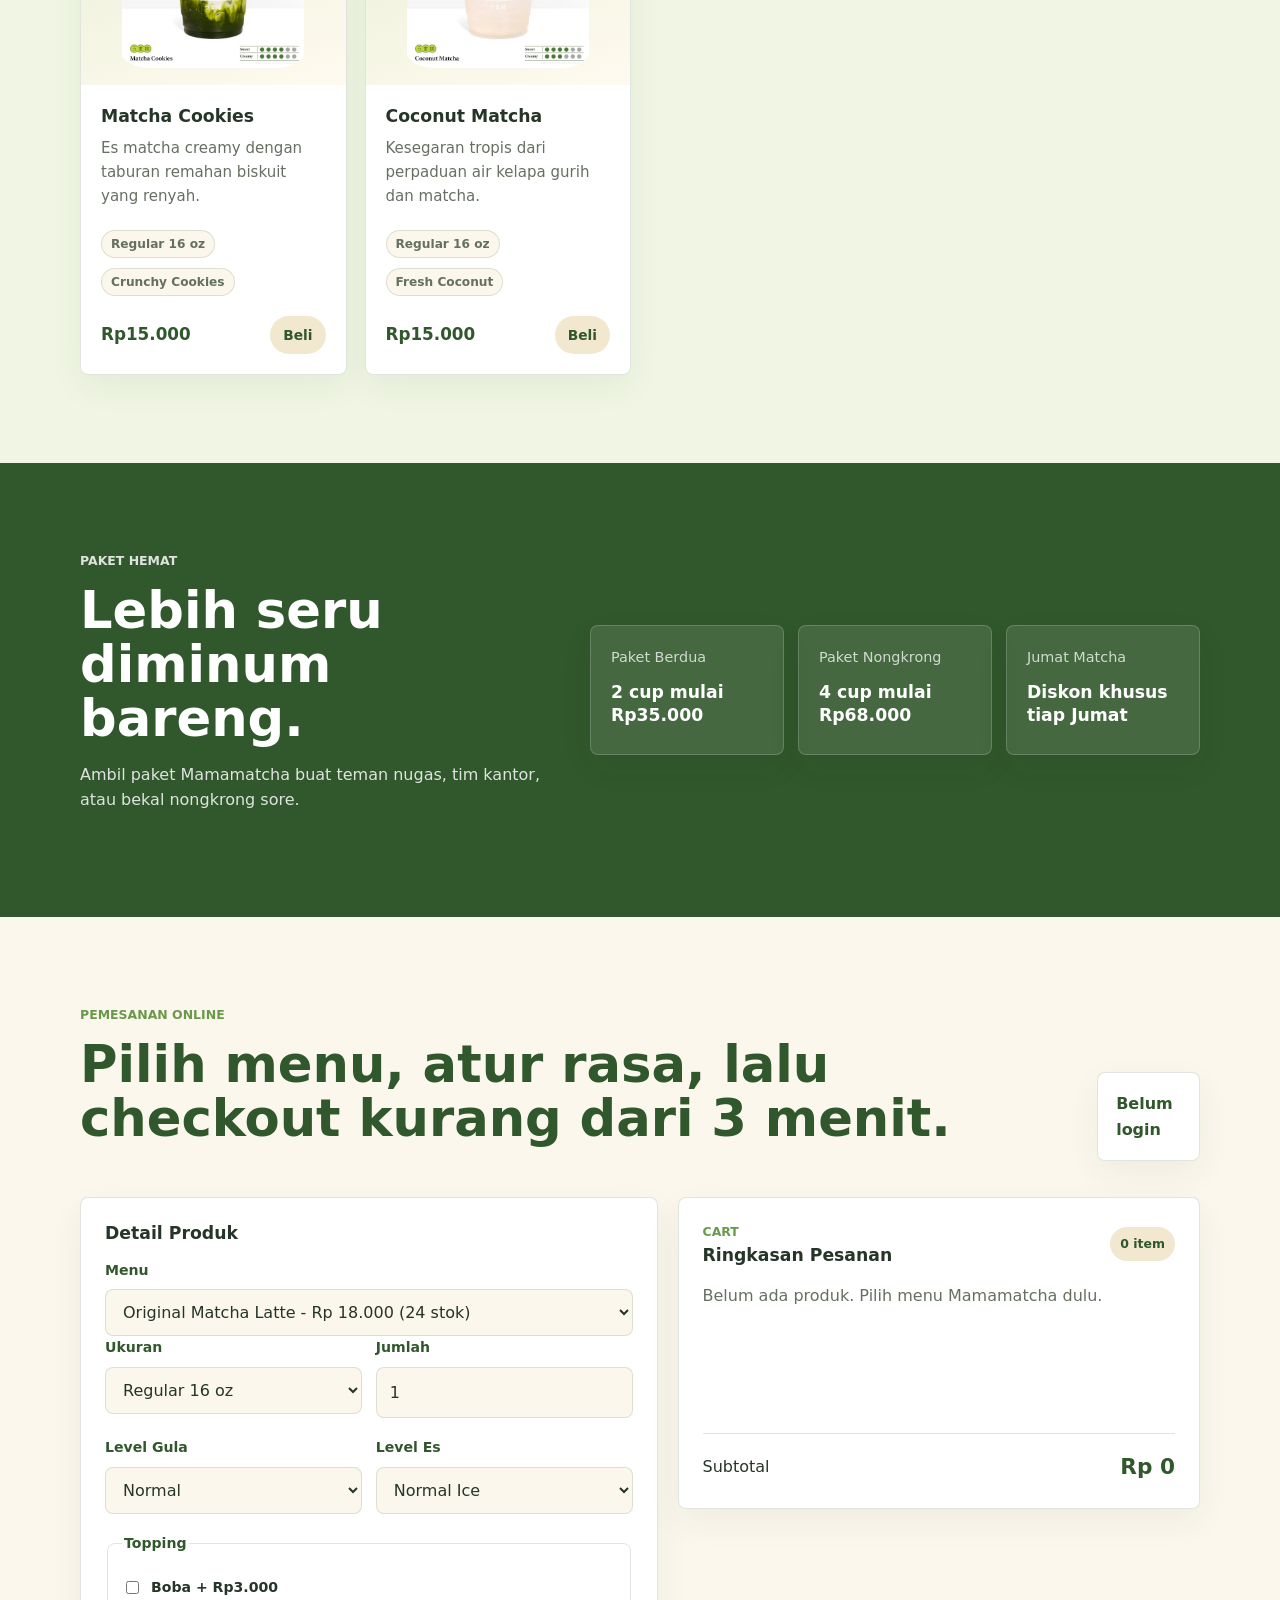
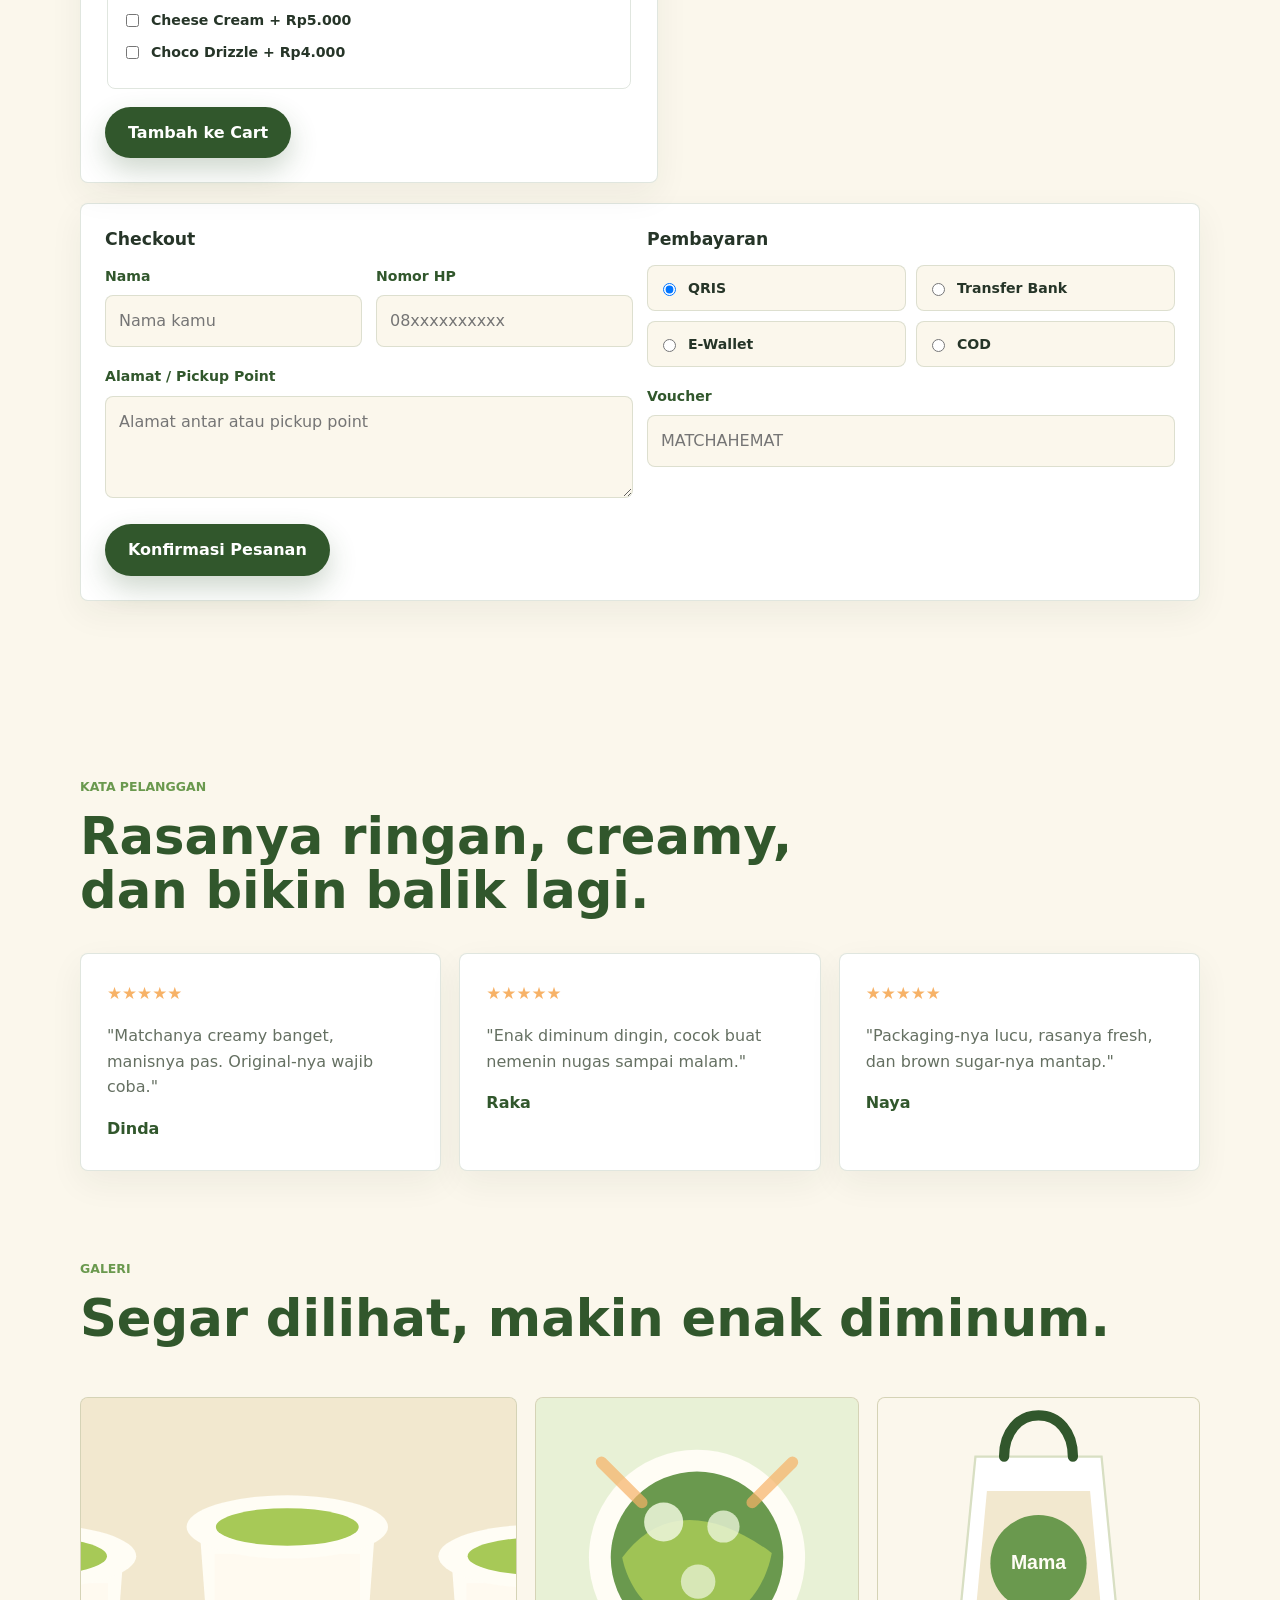
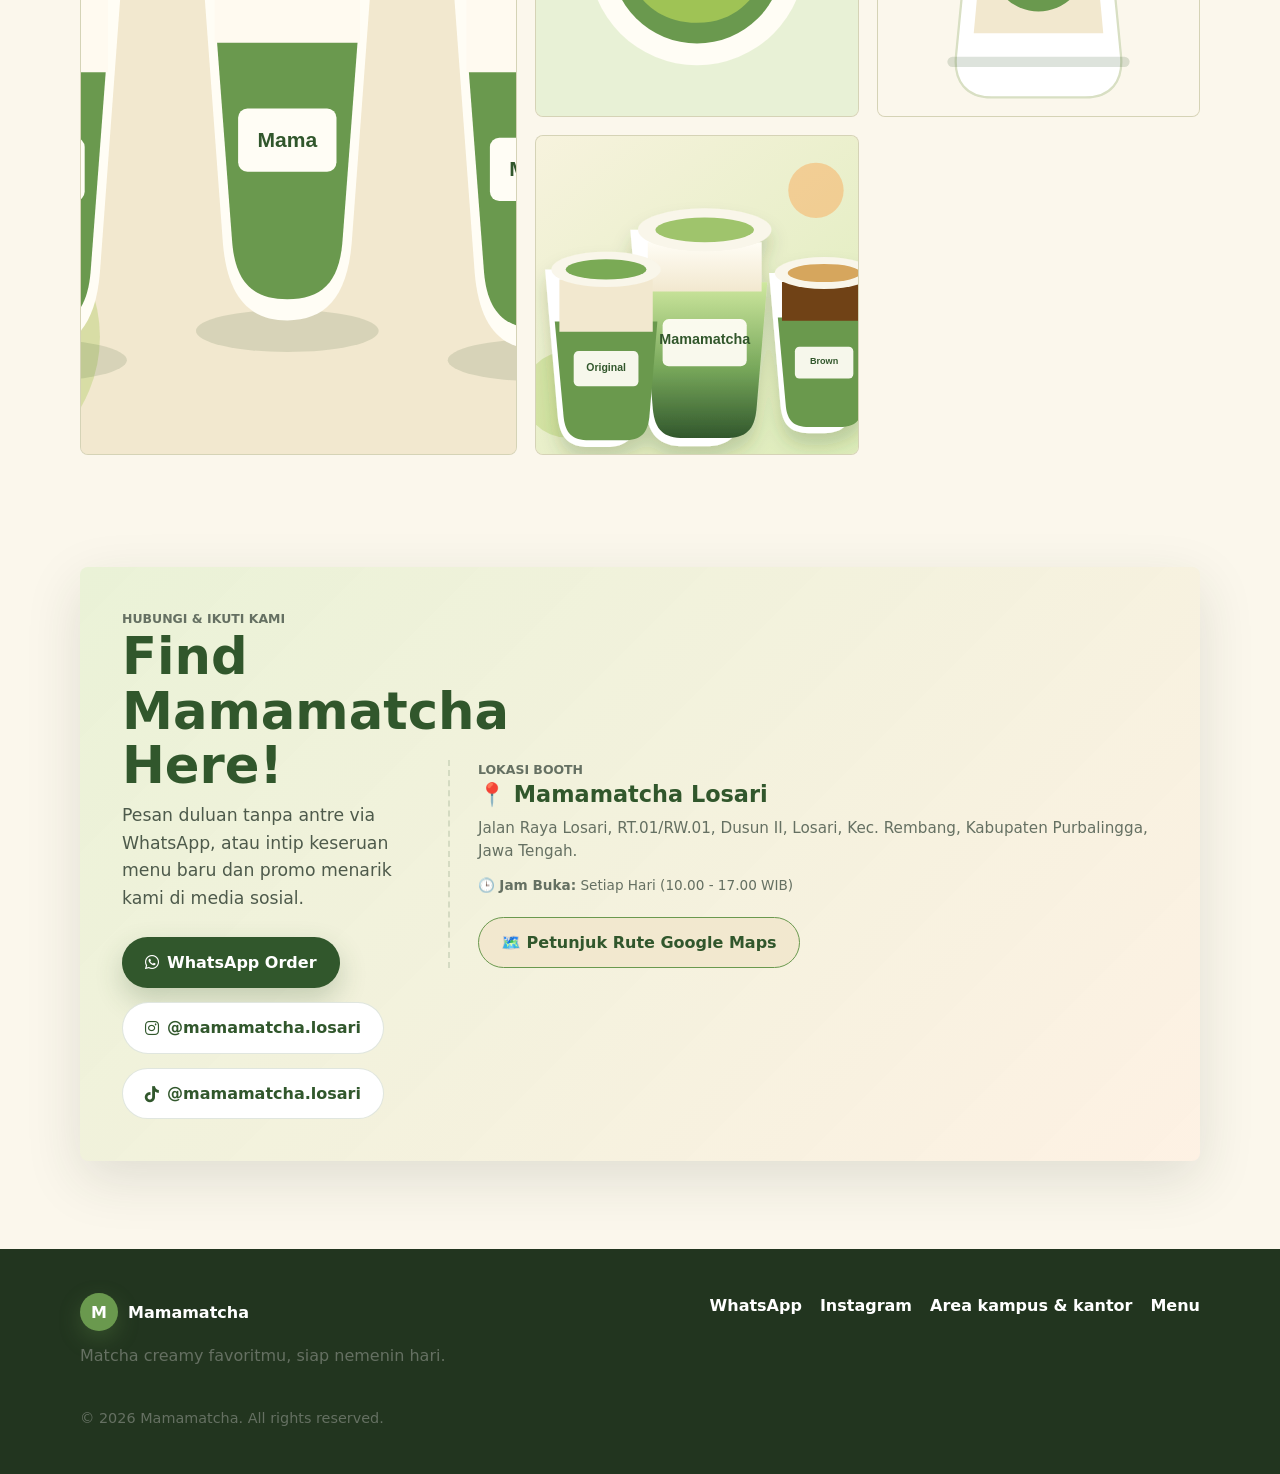
==== commit fb69140f: "commit kedua projek mamamatcha" ====
--- a/Landing Page/index.html
+++ b/Landing Page/index.html
@@ -9,13 +9,15 @@
       content="Mamamatcha menghadirkan minuman matcha creamy, segar, dan cocok dinikmati kapan saja. Lihat menu dan pesan favoritmu sekarang."
     />
     <link rel="stylesheet" href="styles.css" />
+    <!-- Link untuk memanggil logo/ikon media sosial resmi -->
+    <link rel="stylesheet" href="https://cdnjs.cloudflare.com/ajax/libs/font-awesome/6.4.2/css/all.min.css" />
   </head>
   <body>
     <header class="site-header" id="beranda">
       <nav class="navbar" aria-label="Navigasi utama">
-        <a href="#beranda" class="brand" aria-label="Mamamatcha beranda">
-          <span class="brand-mark">M</span>
-          <span>Mamamatcha</span>
+        <a href="#beranda" class="brand" aria-label="Mamamatcha beranda" style="display: flex; align-items: center; gap: 10px; text-decoration: none;">
+          <img src="assets/mamamatchalogo.png" alt="Logo Mamamatcha" style="width: 40px; height: 40px; object-fit: contain;">
+          <span style="font-weight: bold; color: var(--matcha-deep);">Mamamatcha</span>
         </a>
 
         <button class="nav-toggle" type="button" aria-expanded="false" aria-controls="nav-menu">
@@ -45,36 +47,32 @@
       <section class="hero section-band">
         <div class="container hero-grid">
           <div class="hero-copy">
-            <p class="eyebrow">Fresh matcha daily</p>
-            <h1>Mamamatcha, Matcha Creamy Buat Mood Lebih Happy</h1>
+            <p class="eyebrow">@mamamatcha.losari</p>
+            <h1>Mamamatcha, Drama Free, Just Matcha. Great Vibes Great Matcha</h1>
             <p class="hero-text">
-              Minuman matcha segar dengan rasa lembut, creamy, dan cocok dinikmati kapan saja.
-              Pilih varian favoritmu, lalu order langsung tanpa ribet.
+              Dari matcha klasik sampai kreasi kekinian, semua dibuat dengan takaran pas dan bahan berkualitas.
             </p>
             <div class="hero-actions">
-              <a class="btn btn-primary" href="https://wa.me/6281234567890?text=Halo%20Mamamatcha%2C%20saya%20mau%20pesan" target="_blank" rel="noreferrer">
-                Pesan Sekarang
-              </a>
               <a class="btn btn-secondary" href="#menu">Lihat Menu</a>
             </div>
             <div class="hero-stats" aria-label="Ringkasan Mamamatcha">
               <div>
-                <strong>4+</strong>
+                <strong>7+</strong>
                 <span>Varian rasa</span>
               </div>
               <div>
-                <strong>4.9</strong>
-                <span>Rating pelanggan</span>
+                <strong>100%</strong>
+                <span>Matcha premium</span>
               </div>
               <div>
-                <strong>15m</strong>
-                <span>Siap pickup</span>
+                <strong>1 tahun</strong>
+                <span>Berdiri sejak 2025</span>
               </div>
             </div>
           </div>
 
           <div class="hero-visual" aria-label="Produk Mamamatcha">
-            <img src="assets/hero-matcha.svg" alt="Tiga cup Mamamatcha dengan matcha latte creamy" />
+            <img src="assets/allmenu2.jpeg" alt="Mamamatcha" />
           </div>
         </div>
       </section>
@@ -82,7 +80,7 @@
       <section class="section" id="keunggulan">
         <div class="container">
           <div class="section-heading">
-            <p class="eyebrow">Kenapa Mamamatcha</p>
+            <p class="eyebrow">Kenapa Mamamatcha?</p>
             <h2>Matcha yang lembut, segar, dan gampang disuka.</h2>
           </div>
 
@@ -131,18 +129,18 @@
           <div class="menu-grid">
             <article class="menu-card">
               <div class="menu-image">
-                <img src="assets/menu-original.svg" alt="Original Matcha Latte Mamamatcha" />
+                <img src="assets/matchaog.jpeg" alt="Choco Matcha" />
                 <span class="badge">Best Seller</span>
               </div>
               <div class="menu-info">
-                <h3>Original Matcha Latte</h3>
-                <p>Matcha klasik dengan susu creamy dan rasa seimbang.</p>
+                <h3>Matcha OG</h3>
+                <p>Rasa autentik matcha murni klasik yang bold, pahit-manisnya pas, dan super smooth.</p>
                 <div class="menu-meta" aria-label="Detail Original Matcha Latte">
                   <span>Regular 16 oz</span>
-                  <span>Matcha + fresh milk</span>
-                </div>
-                <div class="menu-footer">
-                  <strong>Rp18.000</strong>
+                  <span>Matcha Original</span>
+                </div>
+                <div class="menu-footer">
+                  <strong>Rp12.000</strong>
                   <button class="order-btn" type="button" data-product="Original Matcha Latte">Beli</button>
                 </div>
               </div>
@@ -150,17 +148,17 @@
 
             <article class="menu-card">
               <div class="menu-image">
-                <img src="assets/menu-brown-sugar.svg" alt="Matcha Brown Sugar Mamamatcha" />
-              </div>
-              <div class="menu-info">
-                <h3>Matcha Brown Sugar</h3>
-                <p>Matcha creamy dengan manis khas brown sugar.</p>
+                <img src="assets/honeymatcha.jpeg" alt="Honey Matcha" />
+              </div>
+              <div class="menu-info">
+                <h3>Honey Matcha</h3>
+                <p>Matcha segar dengan manisnya madu alami yang sehat dan bikin rileks.</p>
                 <div class="menu-meta" aria-label="Detail Matcha Brown Sugar">
                   <span>Regular 16 oz</span>
-                  <span>Brown sugar syrup</span>
-                </div>
-                <div class="menu-footer">
-                  <strong>Rp20.000</strong>
+                  <span>Sweet Honey</span>
+                </div>
+                <div class="menu-footer">
+                  <strong>Rp15.000</strong>
                   <button class="order-btn" type="button" data-product="Matcha Brown Sugar">Beli</button>
                 </div>
               </div>
@@ -168,18 +166,18 @@
 
             <article class="menu-card">
               <div class="menu-image">
-                <img src="assets/menu-cheese.svg" alt="Matcha Cheese Cream Mamamatcha" />
+                <img src="assets/rvmatcha.jpeg" alt="Red Velvet Cloud" />
                 <span class="badge badge-light">New</span>
               </div>
               <div class="menu-info">
-                <h3>Matcha Cheese Cream</h3>
-                <p>Matcha segar dengan topping cheese cream lembut.</p>
+                <h3>Red Velvet Cloud</h3>
+                <p>Sentuhan kue red velvet mewah berbalut cream cheese lembut khas Mamamatcha.</p>
                 <div class="menu-meta" aria-label="Detail Matcha Cheese Cream">
                   <span>Regular 16 oz</span>
-                  <span>Cheese cream topping</span>
-                </div>
-                <div class="menu-footer">
-                  <strong>Rp23.000</strong>
+                  <span>Sweet Red Velvet</span>
+                </div>
+                <div class="menu-footer">
+                  <strong>Rp15.000</strong>
                   <button class="order-btn" type="button" data-product="Matcha Cheese Cream">Beli</button>
                 </div>
               </div>
@@ -187,21 +185,131 @@
 
             <article class="menu-card">
               <div class="menu-image">
-                <img src="assets/menu-choco.svg" alt="Matcha Choco Mamamatcha" />
-              </div>
-              <div class="menu-info">
-                <h3>Matcha Choco</h3>
-                <p>Perpaduan matcha dan cokelat untuk rasa lebih rich.</p>
+                <img src="assets/strawberrycreammatcha.jpeg" alt="Strawberry Cream Matcha" />
+              </div>
+              <div class="menu-info">
+                <h3>Strawberry Cream Matcha</h3>
+                <p>Lapisan stroberi asam-manis berpadu susu creamy dan matcha estetik.</p>
                 <div class="menu-meta" aria-label="Detail Matcha Choco">
                   <span>Regular 16 oz</span>
-                  <span>Matcha + chocolate</span>
-                </div>
-                <div class="menu-footer">
-                  <strong>Rp21.000</strong>
+                  <span>Matcha + Cream Strawberry</span>
+                </div>
+                <div class="menu-footer">
+                  <strong>Rp15.000</strong>
                   <button class="order-btn" type="button" data-product="Matcha Choco">Beli</button>
                 </div>
               </div>
             </article>
+
+            <article class="menu-card">
+              <div class="menu-image">
+                <img src="assets/orangematcha.jpeg" alt="Orange Matcha" />
+              </div>
+              <div class="menu-info">
+                <h3>Orange Matcha</h3>
+                <p>Kombinasi unik matcha dan buah jeruk asli yang segar alami.</p>
+                <div class="menu-meta" aria-label="Detail Matcha Brown Sugar">
+                  <span>Regular 16 oz</span>
+                  <span>Fresh + Slice Orange</span>
+                </div>
+                <div class="menu-footer">
+                  <strong>Rp15.000</strong>
+                  <button class="order-btn" type="button" data-product="Matcha Brown Sugar">Beli</button>
+                </div>
+              </div>
+            </article>
+
+            <article class="menu-card">
+              <div class="menu-image">
+                <img src="assets/taropunch.jpeg" alt="Taro Punch Matcha" />
+                <span class="badge badge-light">New</span>
+              </div>
+              <div class="menu-info">
+                <h3>Taro Punch Matcha</h3>
+                <p>Paduan unik rasa taro manis gurih berpadu segarnya matcha premium.</p>
+                <div class="menu-meta" aria-label="Detail Matcha Cheese Cream">
+                  <span>Regular 16 oz</span>
+                  <span>Crunchy Taro</span>
+                </div>
+                <div class="menu-footer">
+                  <strong>Rp15.000</strong>
+                  <button class="order-btn" type="button" data-product="Matcha Cheese Cream">Beli</button>
+                </div>
+              </div>
+            </article>
+
+            <article class="menu-card">
+              <div class="menu-image">
+                <img src="assets/matchacloud.jpeg" alt="Matcha Cloud" />
+              </div>
+              <div class="menu-info">
+                <h3>Matcha Cloud</h3>
+                <p>Matcha klasik dengan lapisan cream cheese gurih dan lembut di atasnya.</p>
+                <div class="menu-meta" aria-label="Detail Matcha Brown Sugar">
+                  <span>Regular 16 oz</span>
+                  <span>Soft Cream</span>
+                </div>
+                <div class="menu-footer">
+                  <strong>Rp15.000</strong>
+                  <button class="order-btn" type="button" data-product="Matcha Brown Sugar">Beli</button>
+                </div>
+              </div>
+            </article>
+
+            <article class="menu-card">
+              <div class="menu-image">
+                <img src="assets/chocomatcha.jpeg" alt="Choco Matcha" />
+              </div>
+              <div class="menu-info">
+                <h3>Choco Matcha</h3>
+                <p>Perpaduan matcha premium dan cokelat manis legits yang super rich.</p>
+                <div class="menu-meta" aria-label="Detail Matcha Brown Sugar">
+                  <span>Regular 16 oz</span>
+                  <span>Sweet Chocolate</span>
+                </div>
+                <div class="menu-footer">
+                  <strong>Rp15.000</strong>
+                  <button class="order-btn" type="button" data-product="Matcha Brown Sugar">Beli</button>
+                </div>
+              </div>
+            </article>
+
+            <article class="menu-card">
+              <div class="menu-image">
+                <img src="assets/matchacookies.jpeg" alt="Matcha Cookies" />
+              </div>
+              <div class="menu-info">
+                <h3>Matcha Cookies</h3>
+                <p>Es matcha creamy dengan taburan remahan biskuit yang renyah.</p>
+                <div class="menu-meta" aria-label="Detail Matcha Brown Sugar">
+                  <span>Regular 16 oz</span>
+                  <span>Crunchy Cookies</span>
+                </div>
+                <div class="menu-footer">
+                  <strong>Rp15.000</strong>
+                  <button class="order-btn" type="button" data-product="Matcha Brown Sugar">Beli</button>
+                </div>
+              </div>
+            </article>
+
+            <article class="menu-card">
+              <div class="menu-image">
+                <img src="assets/coconutmatcha.jpeg" alt="Coconut Matcha" />
+              </div>
+              <div class="menu-info">
+                <h3>Coconut Matcha</h3>
+                <p>Kesegaran tropis dari perpaduan air kelapa gurih dan matcha.</p>
+                <div class="menu-meta" aria-label="Detail Matcha Brown Sugar">
+                  <span>Regular 16 oz</span>
+                  <span>Fresh Coconut</span>
+                </div>
+                <div class="menu-footer">
+                  <strong>Rp15.000</strong>
+                  <button class="order-btn" type="button" data-product="Matcha Brown Sugar">Beli</button>
+                </div>
+              </div>
+            </article>
+
           </div>
         </div>
       </section>
@@ -408,18 +516,43 @@
         </div>
       </section>
 
+      <!-- SECTION KONTAK & LOKASI UTANH -->
       <section class="section final-cta" id="kontak">
         <div class="container cta-panel">
-          <div>
-            <p class="eyebrow">Order hari ini</p>
-            <h2>Sudah tahu mau pilih yang mana?</h2>
-            <p>Yuk pesan Mamamatcha favoritmu sekarang. Area layanan: sekitar kampus, kantor, dan pickup point Mamamatcha.</p>
-          </div>
-          <div class="cta-actions">
-            <a class="btn btn-primary" href="https://wa.me/6281234567890?text=Halo%20Mamamatcha%2C%20saya%20mau%20pesan" target="_blank" rel="noreferrer">
-              Order via WhatsApp
+          
+          <!-- Kolom Kiri: Keterangan Tetap Utuh & Sosmed Simpel -->
+          <div class="contact-info" style="padding-right: 20px;">
+            <p class="eyebrow">Hubungi & Ikuti Kami</p>
+            <h2>Find Mamamatcha Here!</h2>
+            <p class="hero-text" style="color: var(--ink); opacity: 0.8; margin-bottom: 24px;">
+              Pesan duluan tanpa antre via WhatsApp, atau intip keseruan menu baru dan promo menarik kami di media sosial.
+            </p>
+            <div class="cta-actions">
+              <a class="btn btn-primary" href="https://wa.me/6281234567890?text=Halo%20Mamamatcha%2C%20saya%20mau%20pesan" target="_blank" rel="noreferrer">
+                <i class="fa-brands fa-whatsapp" style="margin-right: 8px;"></i> WhatsApp Order
+              </a>
+              <a class="btn btn-secondary" href="https://instagram.com/mamamatcha.losari" target="_blank" rel="noreferrer">
+                <i class="fa-brands fa-instagram" style="margin-right: 8px;"></i> @mamamatcha.losari
+              </a>
+              <a class="btn btn-secondary" href="https://tiktok.com/@mamamatcha.losari" target="_blank" rel="noreferrer">
+                <i class="fa-brands fa-tiktok" style="margin-right: 8px;"></i> @mamamatcha.losari
+              </a>
+            </div>
+          </div>
+
+          <!-- Kolom Kanan: Alamat Fisik Booth -->
+          <div class="location-box" style="border-left: 2px dashed var(--line); padding-left: 28px;">
+            <p class="eyebrow">Lokasi Booth</p>
+            <h3 style="font-size: 1.4rem; color: var(--matcha-deep); margin-bottom: 8px;">📍 Mamamatcha Losari</h3>
+            <p style="font-size: 0.95rem; line-height: 1.5; margin-bottom: 12px;">
+              Jalan Raya Losari, RT.01/RW.01, Dusun II, Losari, Kec. Rembang, Kabupaten Purbalingga, Jawa Tengah.
+            </p>
+            <p style="font-size: 0.85rem; color: var(--muted); margin-bottom: 20px;">
+              🕒 <strong>Jam Buka:</strong> Setiap Hari (10.00 - 17.00 WIB)
+            </p>
+            <a class="btn btn-secondary" href="https://www.google.com/maps/search/?api=1&query=Mamamatcha+Losari+Rembang+Purbalingga" target="_blank" rel="noreferrer" style="background: var(--cream); border-color: var(--matcha);">
+              🗺️ Petunjuk Rute Google Maps
             </a>
-            <a class="btn btn-secondary" href="https://instagram.com/" target="_blank" rel="noreferrer">Instagram</a>
           </div>
         </div>
       </section>
--- a/Landing Page/styles.css
+++ b/Landing Page/styles.css
@@ -285,6 +285,8 @@
 
 .hero-visual img {
   width: 100%;
+  border-radius: 50px;
+  object-fit: cover;
   filter: drop-shadow(0 28px 42px rgba(49, 87, 44, 0.2));
 }
 
@@ -362,12 +364,25 @@
 
 .menu-grid {
   display: grid;
+  flex-wrap: wrap;
+  justify-content: center;
+  height: auto;
   grid-template-columns: repeat(4, minmax(0, 1fr));
   gap: 18px;
 }
 
+/* Menu nomor 1 sampai 4 (Baris pertama): Lebarnya dibagi 4 kolom */
+.menu-grid .menu-card:nth-child(-n+4) {
+  flex: 0 0 calc(25% - 14px);
+}
+
+.menu-grid .menu-card:nth-child(n+5) {
+  flex: 0 0 calc(33.333% - 12px);
+}
+
 .menu-card {
   overflow: hidden;
+  height: auto;
 }
 
 .menu-image {
@@ -380,6 +395,7 @@
 
 .menu-image img {
   width: 74%;
+  border-radius: 32px;
   height: 84%;
   object-fit: contain;
 }
@@ -1233,7 +1249,10 @@
   .order-layout,
   .tracking-panel,
   .admin-grid,
-  .admin-management-grid {
+  .admin-management-grid
+  .menu-grid .menu-card:nth-child(-n+4),
+  .menu-grid .menu-card:nth-child(n+5) {
+    flex: 0 0 100%;
     grid-template-columns: 1fr;
   }
 
@@ -1272,7 +1291,7 @@
     grid-column: 1 / -1;
     height: auto;
   }
-}
+
 
 @media (max-width: 760px) {
   .container,
@@ -1372,3 +1391,4 @@
     padding: 28px;
   }
 }
+}
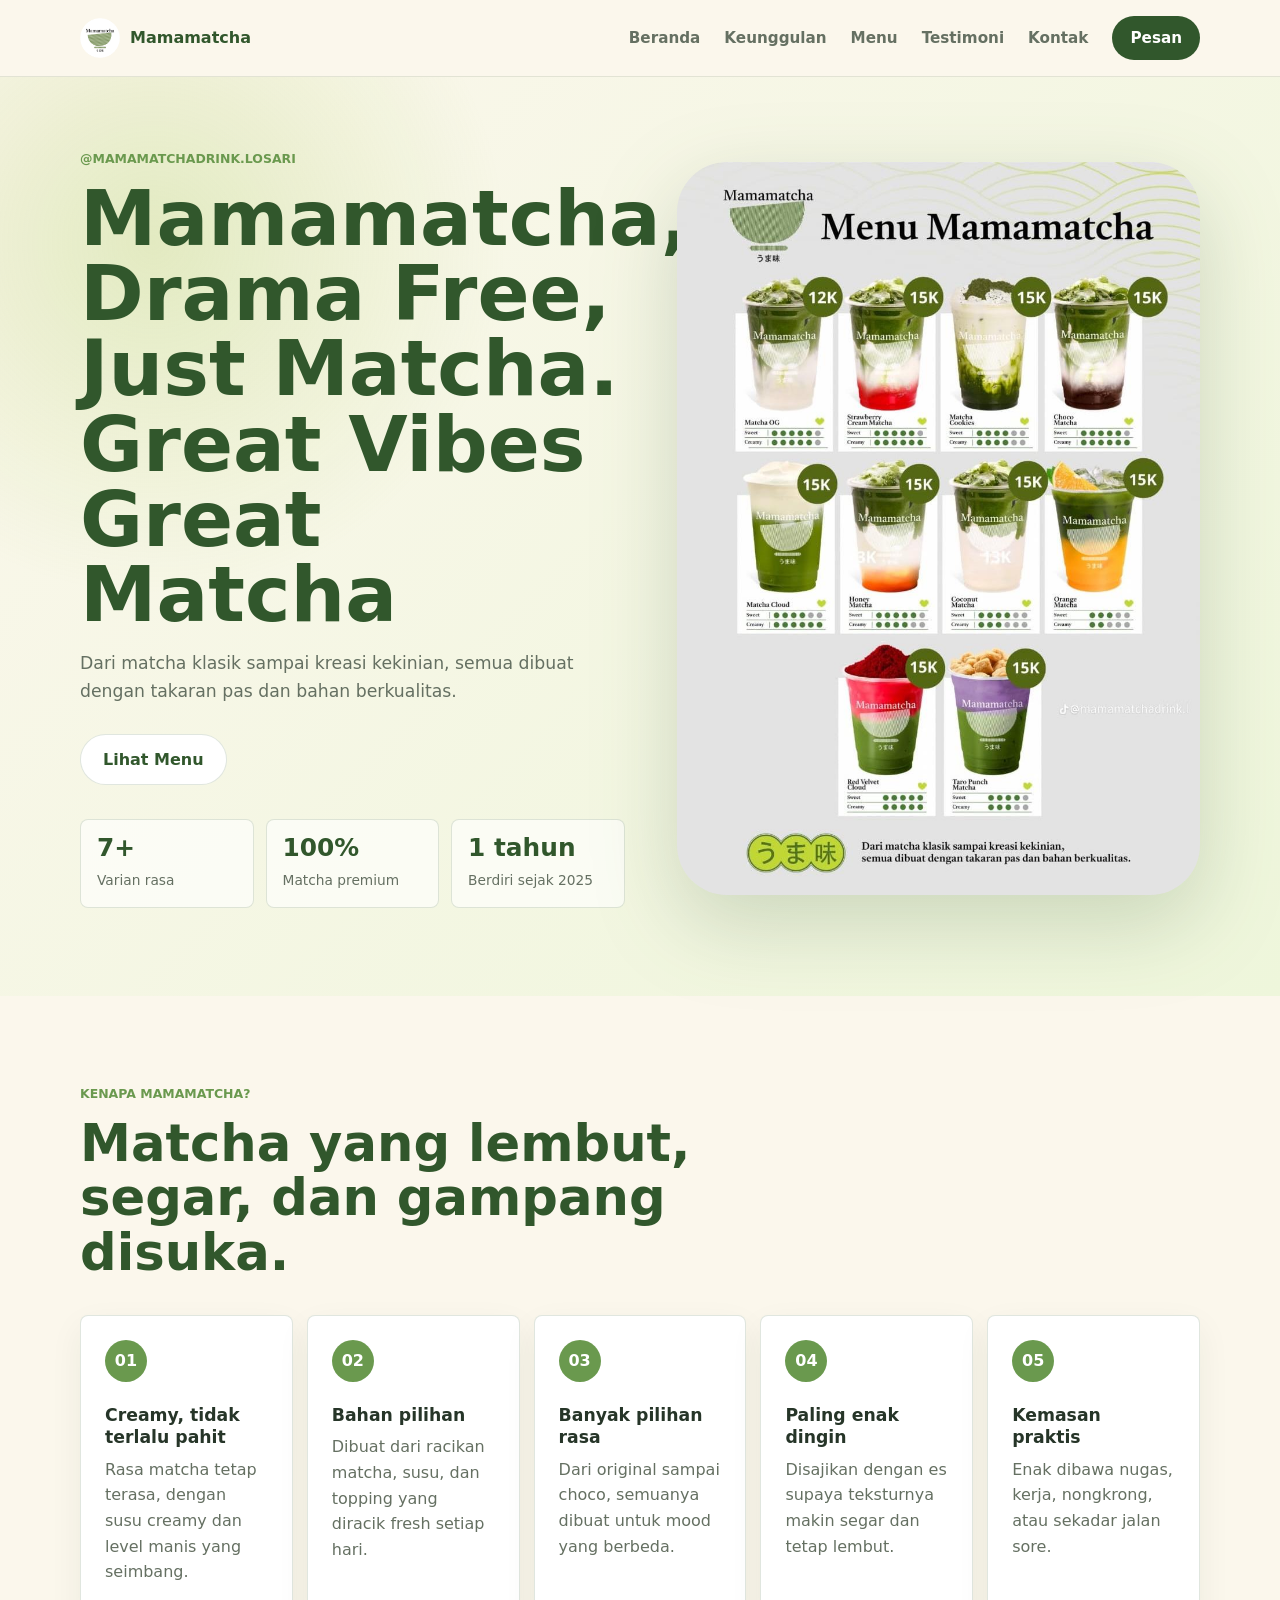
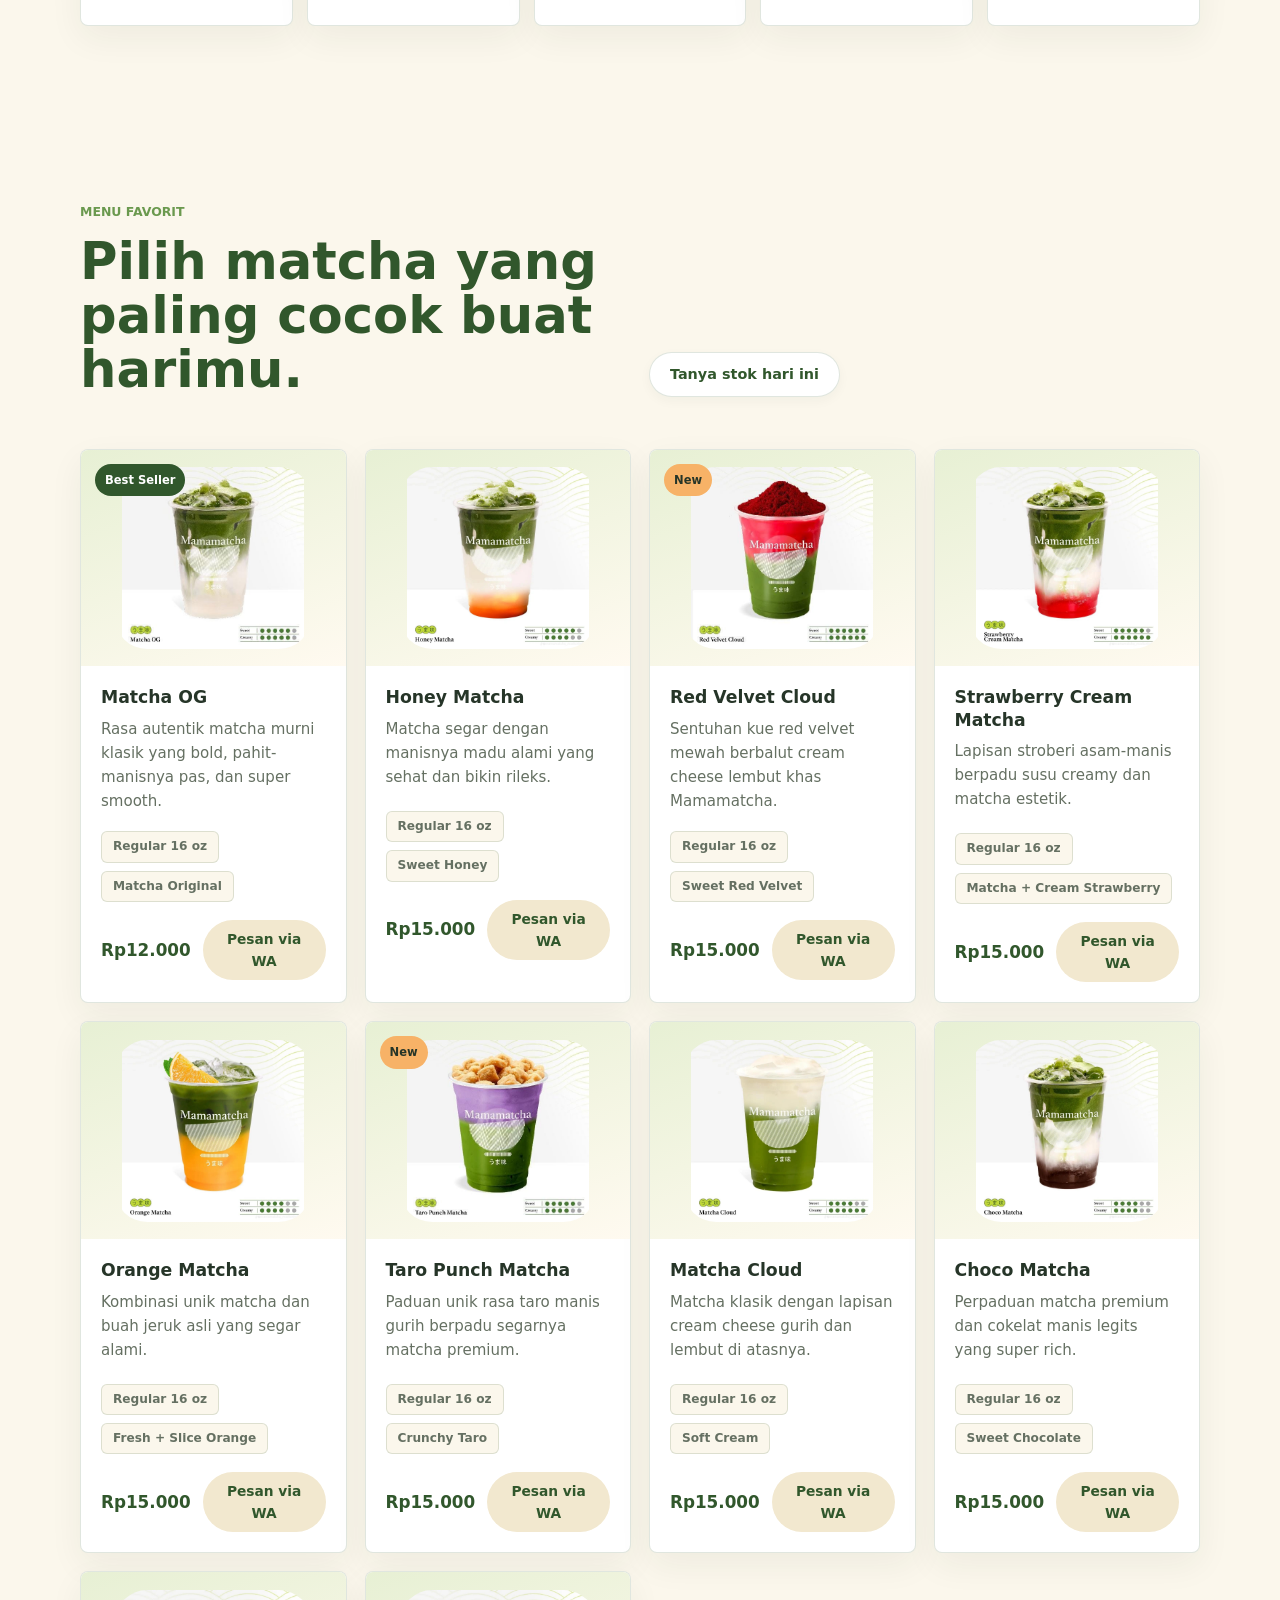
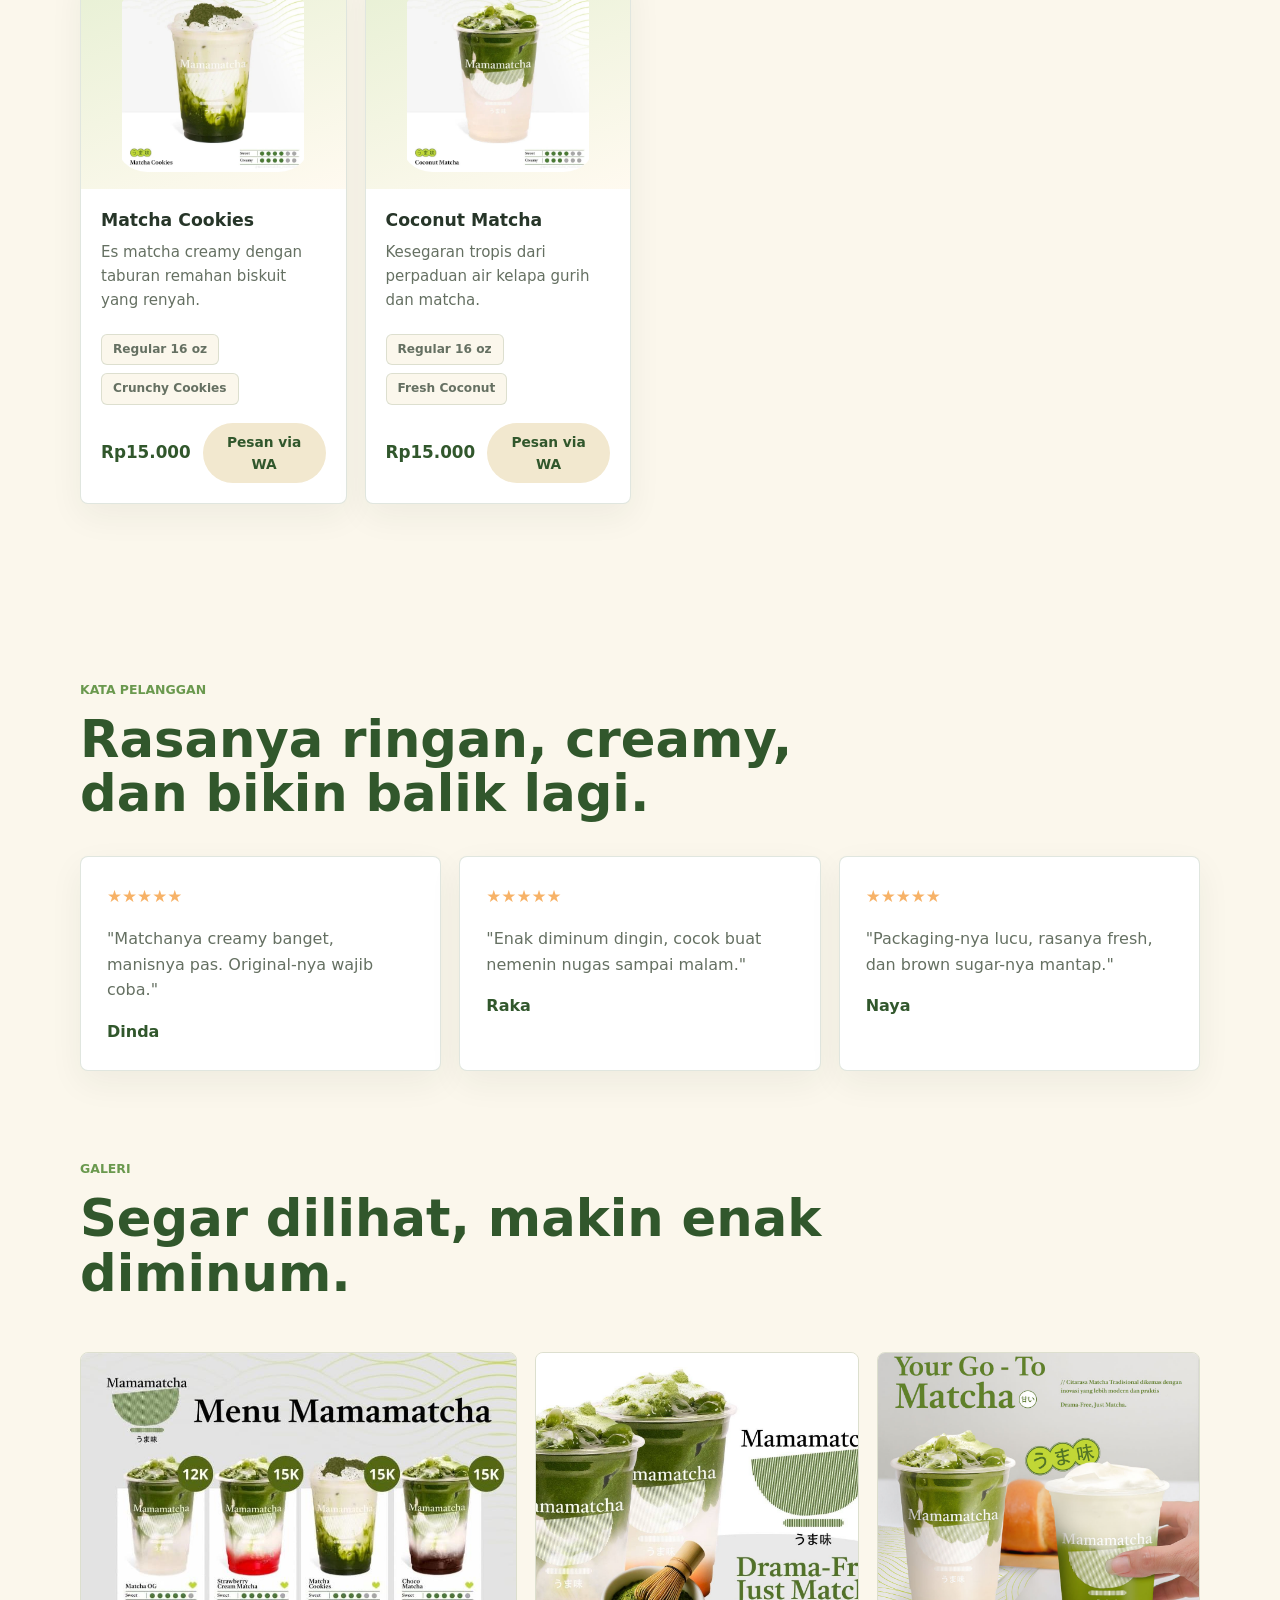
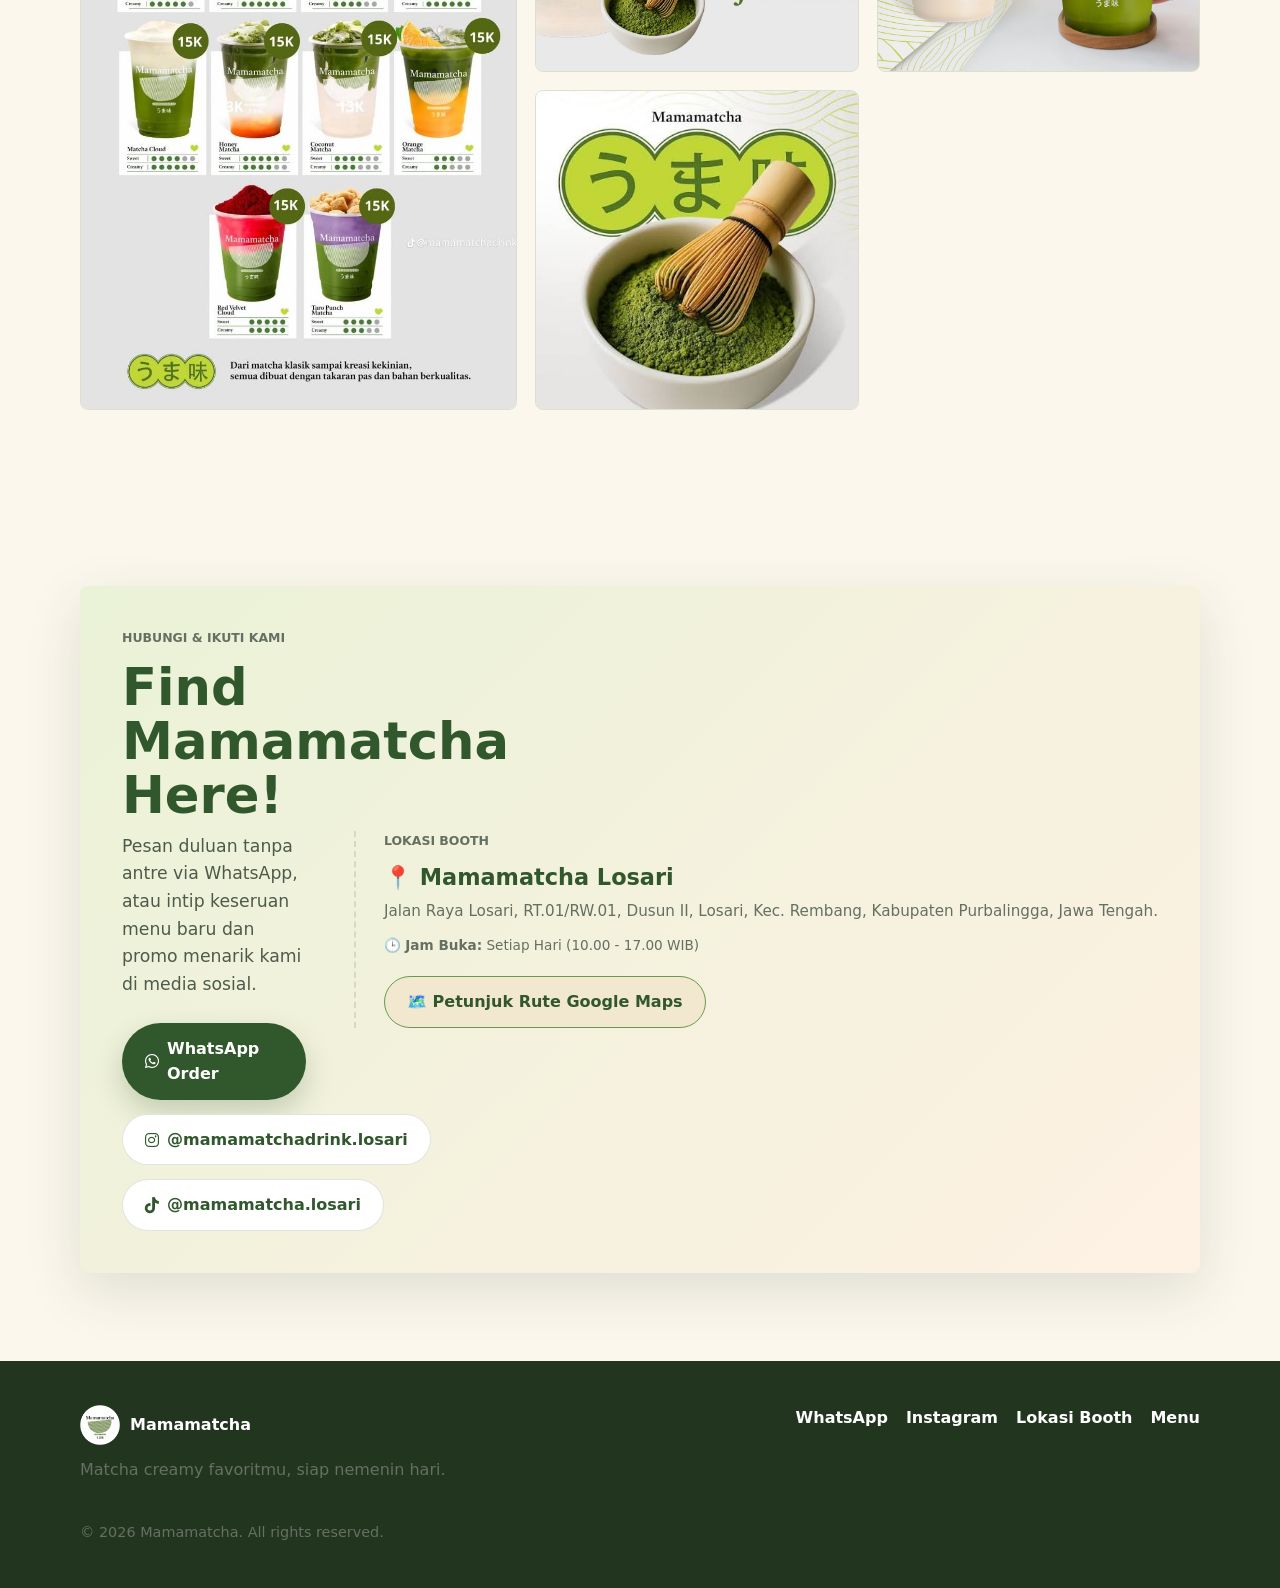
==== commit d1273209: "commit ketiga projek mamamatcha" ====
--- a/Landing Page/index.html
+++ b/Landing Page/index.html
@@ -9,7 +9,6 @@
       content="Mamamatcha menghadirkan minuman matcha creamy, segar, dan cocok dinikmati kapan saja. Lihat menu dan pesan favoritmu sekarang."
     />
     <link rel="stylesheet" href="styles.css" />
-    <!-- Link untuk memanggil logo/ikon media sosial resmi -->
     <link rel="stylesheet" href="https://cdnjs.cloudflare.com/ajax/libs/font-awesome/6.4.2/css/all.min.css" />
   </head>
   <body>
@@ -31,11 +30,8 @@
           <a href="#beranda">Beranda</a>
           <a href="#keunggulan">Keunggulan</a>
           <a href="#menu">Menu</a>
-          <a href="#pemesanan">Pemesanan</a>
           <a href="#testimoni">Testimoni</a>
           <a href="#kontak">Kontak</a>
-          <!-- Mengarah ke login.html sebagai fallback default -->
-          <a href="login.html" id="customer-logout">Login</a>
           <a class="nav-order" href="https://wa.me/6281234567890?text=Halo%20Mamamatcha%2C%20saya%20mau%20pesan" target="_blank" rel="noreferrer">
             Pesan
           </a>
@@ -47,7 +43,7 @@
       <section class="hero section-band">
         <div class="container hero-grid">
           <div class="hero-copy">
-            <p class="eyebrow">@mamamatcha.losari</p>
+            <p class="eyebrow">@mamamatchadrink.losari</p>
             <h1>Mamamatcha, Drama Free, Just Matcha. Great Vibes Great Matcha</h1>
             <p class="hero-text">
               Dari matcha klasik sampai kreasi kekinian, semua dibuat dengan takaran pas dan bahan berkualitas.
@@ -141,7 +137,7 @@
                 </div>
                 <div class="menu-footer">
                   <strong>Rp12.000</strong>
-                  <button class="order-btn" type="button" data-product="Original Matcha Latte">Beli</button>
+                  <a class="order-btn" style="text-decoration: none; text-align: center;" href="https://wa.me/6281234567890?text=Halo%20Mamamatcha%2C%20saya%20mau%20pesan%20Matcha%20OG" target="_blank" rel="noreferrer">Pesan via WA</a>
                 </div>
               </div>
             </article>
@@ -159,7 +155,7 @@
                 </div>
                 <div class="menu-footer">
                   <strong>Rp15.000</strong>
-                  <button class="order-btn" type="button" data-product="Matcha Brown Sugar">Beli</button>
+                  <a class="order-btn" style="text-decoration: none; text-align: center;" href="https://wa.me/6281234567890?text=Halo%20Mamamatcha%2C%20saya%20mau%20pesan%20Honey%20Matcha" target="_blank" rel="noreferrer">Pesan via WA</a>
                 </div>
               </div>
             </article>
@@ -178,7 +174,7 @@
                 </div>
                 <div class="menu-footer">
                   <strong>Rp15.000</strong>
-                  <button class="order-btn" type="button" data-product="Matcha Cheese Cream">Beli</button>
+                  <a class="order-btn" style="text-decoration: none; text-align: center;" href="https://wa.me/6281234567890?text=Halo%20Mamamatcha%2C%20saya%20mau%20pesan%20Red%20Velvet%20Cloud" target="_blank" rel="noreferrer">Pesan via WA</a>
                 </div>
               </div>
             </article>
@@ -196,7 +192,7 @@
                 </div>
                 <div class="menu-footer">
                   <strong>Rp15.000</strong>
-                  <button class="order-btn" type="button" data-product="Matcha Choco">Beli</button>
+                  <a class="order-btn" style="text-decoration: none; text-align: center;" href="https://wa.me/6281234567890?text=Halo%20Mamamatcha%2C%20saya%20mau%20pesan%20Strawberry%20Cream%20Matcha" target="_blank" rel="noreferrer">Pesan via WA</a>
                 </div>
               </div>
             </article>
@@ -214,7 +210,7 @@
                 </div>
                 <div class="menu-footer">
                   <strong>Rp15.000</strong>
-                  <button class="order-btn" type="button" data-product="Matcha Brown Sugar">Beli</button>
+                  <a class="order-btn" style="text-decoration: none; text-align: center;" href="https://wa.me/6281234567890?text=Halo%20Mamamatcha%2C%20saya%20mau%20pesan%20Orange%20Matcha" target="_blank" rel="noreferrer">Pesan via WA</a>
                 </div>
               </div>
             </article>
@@ -233,7 +229,7 @@
                 </div>
                 <div class="menu-footer">
                   <strong>Rp15.000</strong>
-                  <button class="order-btn" type="button" data-product="Matcha Cheese Cream">Beli</button>
+                  <a class="order-btn" style="text-decoration: none; text-align: center;" href="https://wa.me/6281234567890?text=Halo%20Mamamatcha%2C%20saya%20mau%20pesan%20Taro%20Punch%20Matcha" target="_blank" rel="noreferrer">Pesan via WA</a>
                 </div>
               </div>
             </article>
@@ -251,7 +247,7 @@
                 </div>
                 <div class="menu-footer">
                   <strong>Rp15.000</strong>
-                  <button class="order-btn" type="button" data-product="Matcha Brown Sugar">Beli</button>
+                  <a class="order-btn" style="text-decoration: none; text-align: center;" href="https://wa.me/6281234567890?text=Halo%20Mamamatcha%2C%20saya%20mau%20pesan%20Matcha%20Cloud" target="_blank" rel="noreferrer">Pesan via WA</a>
                 </div>
               </div>
             </article>
@@ -269,7 +265,7 @@
                 </div>
                 <div class="menu-footer">
                   <strong>Rp15.000</strong>
-                  <button class="order-btn" type="button" data-product="Matcha Brown Sugar">Beli</button>
+                  <a class="order-btn" style="text-decoration: none; text-align: center;" href="https://wa.me/6281234567890?text=Halo%20Mamamatcha%2C%20saya%20mau%20pesan%20Choco%20Matcha" target="_blank" rel="noreferrer">Pesan via WA</a>
                 </div>
               </div>
             </article>
@@ -287,7 +283,7 @@
                 </div>
                 <div class="menu-footer">
                   <strong>Rp15.000</strong>
-                  <button class="order-btn" type="button" data-product="Matcha Brown Sugar">Beli</button>
+                  <a class="order-btn" style="text-decoration: none; text-align: center;" href="https://wa.me/6281234567890?text=Halo%20Mamamatcha%2C%20saya%20mau%20pesan%20Matcha%20Cookies" target="_blank" rel="noreferrer">Pesan via WA</a>
                 </div>
               </div>
             </article>
@@ -305,169 +301,11 @@
                 </div>
                 <div class="menu-footer">
                   <strong>Rp15.000</strong>
-                  <button class="order-btn" type="button" data-product="Matcha Brown Sugar">Beli</button>
-                </div>
-              </div>
-            </article>
-
-          </div>
-        </div>
-      </section>
-
-      <section class="section promo-section">
-        <div class="container promo-grid">
-          <div class="promo-copy">
-            <p class="eyebrow">Paket hemat</p>
-            <h2>Lebih seru diminum bareng.</h2>
-            <p>Ambil paket Mamamatcha buat teman nugas, tim kantor, atau bekal nongkrong sore.</p>
-          </div>
-          <div class="promo-list">
-            <article>
-              <span>Paket Berdua</span>
-              <strong>2 cup mulai Rp35.000</strong>
-            </article>
-            <article>
-              <span>Paket Nongkrong</span>
-              <strong>4 cup mulai Rp68.000</strong>
-            </article>
-            <article>
-              <span>Jumat Matcha</span>
-              <strong>Diskon khusus tiap Jumat</strong>
-            </article>
-          </div>
-        </div>
-      </section>
-
-      <section class="section ordering-section" id="pemesanan">
-        <div class="container">
-          <div class="section-heading split">
-            <div>
-              <p class="eyebrow">Pemesanan online</p>
-              <h2>Pilih menu, atur rasa, lalu checkout kurang dari 3 menit.</h2>
-            </div>
-            <!-- Menyisakan status akun agar pelanggan tahu mereka login dengan akun apa -->
-            <div class="account-status" id="account-status" style="margin: 0;">
-              <strong>Belum login</strong>
-            </div>
-          </div>
-
-          <!-- REVISI: FORM LOGIN & REGISTER DI TENGAH SINI SUDAH DIHAPUS TOTAL -->
-
-          <div class="order-layout">
-            <form class="order-builder" id="order-form">
-              <div class="form-section">
-                <h3>Detail Produk</h3>
-                <label for="product-select">Menu</label>
-                <select id="product-select" name="product"></select>
-              </div>
-
-              <div class="form-row">
-                <div>
-                  <label for="size-select">Ukuran</label>
-                  <select id="size-select" name="size">
-                    <option value="Regular 16 oz">Regular 16 oz</option>
-                    <option value="Large 22 oz">Large 22 oz + Rp5.000</option>
-                  </select>
-                </div>
-                <div>
-                  <label for="qty-input">Jumlah</label>
-                  <input id="qty-input" name="quantity" type="number" min="1" value="1" />
-                </div>
-              </div>
-
-              <div class="form-row">
-                <div>
-                  <label for="sugar-select">Level Gula</label>
-                  <select id="sugar-select" name="sugar">
-                    <option>Normal</option>
-                    <option>Less Sugar</option>
-                    <option>Extra Sweet</option>
-                  </select>
-                </div>
-                <div>
-                  <label for="ice-select">Level Es</label>
-                  <select id="ice-select" name="ice">
-                    <option>Normal Ice</option>
-                    <option>Less Ice</option>
-                    <option>No Ice</option>
-                  </select>
-                </div>
-              </div>
-
-              <fieldset class="topping-group">
-                <legend>Topping</legend>
-                <label><input type="checkbox" name="topping" value="Boba" data-price="3000" /> Boba + Rp3.000</label>
-                <label><input type="checkbox" name="topping" value="Cheese Cream" data-price="5000" /> Cheese Cream + Rp5.000</label>
-                <label><input type="checkbox" name="topping" value="Choco Drizzle" data-price="4000" /> Choco Drizzle + Rp4.000</label>
-              </fieldset>
-
-              <button class="btn btn-primary" type="submit">Tambah ke Cart</button>
-            </form>
-
-            <aside class="cart-panel" aria-live="polite">
-              <div class="cart-header">
-                <div>
-                  <p class="eyebrow">Cart</p>
-                  <h3>Ringkasan Pesanan</h3>
-                </div>
-                <span id="cart-count">0 item</span>
-              </div>
-              <div class="cart-items" id="cart-items">
-                <p class="empty-cart">Belum ada produk. Pilih menu Mamamatcha dulu.</p>
-              </div>
-              <div class="cart-total">
-                <span>Subtotal</span>
-                <strong id="cart-total">Rp0</strong>
-              </div>
-            </aside>
-          </div>
-
-          <form class="checkout-panel" id="checkout-form">
-            <div class="checkout-grid">
-              <div>
-                <h3>Checkout</h3>
-                <div class="form-row">
-                  <div>
-                    <label for="customer-name">Nama</label>
-                    <input id="customer-name" name="name" type="text" placeholder="Nama kamu" required />
-                  </div>
-                  <div>
-                    <label for="customer-phone">Nomor HP</label>
-                    <input id="customer-phone" name="phone" type="tel" placeholder="08xxxxxxxxxx" required />
-                  </div>
-                </div>
-                <label for="customer-address">Alamat / Pickup Point</label>
-                <textarea id="customer-address" name="address" rows="3" placeholder="Alamat antar atau pickup point" required></textarea>
-              </div>
-
-              <div>
-                <h3>Pembayaran</h3>
-                <div class="payment-options">
-                  <label><input type="radio" name="payment" value="QRIS" checked /> QRIS</label>
-                  <label><input type="radio" name="payment" value="Transfer Bank" /> Transfer Bank</label>
-                  <label><input type="radio" name="payment" value="E-Wallet" /> E-Wallet</label>
-                  <label><input type="radio" name="payment" value="COD" /> COD</label>
-                </div>
-                <label for="voucher-code">Voucher</label>
-                <input id="voucher-code" name="voucher" type="text" placeholder="MATCHAHEMAT" />
-              </div>
-            </div>
-            <button class="btn btn-primary" type="submit">Konfirmasi Pesanan</button>
-          </form>
-
-          <div class="tracking-panel" id="tracking-panel" hidden>
-            <div>
-              <p class="eyebrow">Order tracking</p>
-              <h3 id="order-number">Pesanan dibuat</h3>
-              <p id="order-note">Status pesanan akan muncul setelah checkout.</p>
-            </div>
-            <ol class="tracking-steps">
-              <li class="is-done">Menunggu Pembayaran</li>
-              <li class="is-done">Diproses</li>
-              <li>Sedang Dibuat</li>
-              <li>Siap Diambil</li>
-              <li>Selesai</li>
-            </ol>
+                  <a class="order-btn" style="text-decoration: none; text-align: center;" href="https://wa.me/6281234567890?text=Halo%20Mamamatcha%2C%20saya%20mau%20pesan%20Coconut%20Matcha" target="_blank" rel="noreferrer">Pesan via WA</a>
+                </div>
+              </div>
+            </article>
+
           </div>
         </div>
       </section>
@@ -508,19 +346,16 @@
             </div>
           </div>
           <div class="gallery-grid">
-            <img src="assets/gallery-cups.svg" alt="Deretan cup Mamamatcha berbagai varian" />
-            <img src="assets/gallery-top.svg" alt="Tampilan atas minuman Mamamatcha dengan es dan matcha" />
-            <img src="assets/gallery-pack.svg" alt="Kemasan takeaway Mamamatcha" />
-            <img src="assets/hero-matcha.svg" alt="Ilustrasi Mamamatcha untuk foto produk utama" />
-          </div>
-        </div>
-      </section>
-
-      <!-- SECTION KONTAK & LOKASI UTANH -->
+            <img src="assets/allmenu2.jpeg" alt="Deretan cup Mamamatcha berbagai varian" />
+            <img src="assets/onepict.jpeg" alt="Tampilan atas minuman Mamamatcha dengan es dan matcha" />
+            <img src="assets/twopict.jpg" alt="Kemasan takeaway Mamamatcha" />
+            <img src="assets/threepict.jpeg" alt="Ilustrasi Mamamatcha untuk foto produk utama" />
+          </div>
+        </div>
+      </section>
+
       <section class="section final-cta" id="kontak">
         <div class="container cta-panel">
-          
-          <!-- Kolom Kiri: Keterangan Tetap Utuh & Sosmed Simpel -->
           <div class="contact-info" style="padding-right: 20px;">
             <p class="eyebrow">Hubungi & Ikuti Kami</p>
             <h2>Find Mamamatcha Here!</h2>
@@ -532,7 +367,7 @@
                 <i class="fa-brands fa-whatsapp" style="margin-right: 8px;"></i> WhatsApp Order
               </a>
               <a class="btn btn-secondary" href="https://instagram.com/mamamatcha.losari" target="_blank" rel="noreferrer">
-                <i class="fa-brands fa-instagram" style="margin-right: 8px;"></i> @mamamatcha.losari
+                <i class="fa-brands fa-instagram" style="margin-right: 8px;"></i> @mamamatchadrink.losari
               </a>
               <a class="btn btn-secondary" href="https://tiktok.com/@mamamatcha.losari" target="_blank" rel="noreferrer">
                 <i class="fa-brands fa-tiktok" style="margin-right: 8px;"></i> @mamamatcha.losari
@@ -540,7 +375,6 @@
             </div>
           </div>
 
-          <!-- Kolom Kanan: Alamat Fisik Booth -->
           <div class="location-box" style="border-left: 2px dashed var(--line); padding-left: 28px;">
             <p class="eyebrow">Lokasi Booth</p>
             <h3 style="font-size: 1.4rem; color: var(--matcha-deep); margin-bottom: 8px;">📍 Mamamatcha Losari</h3>
@@ -561,16 +395,16 @@
     <footer class="footer">
       <div class="container footer-grid">
         <div>
-          <a href="#beranda" class="brand footer-brand">
-            <span class="brand-mark">M</span>
-            <span>Mamamatcha</span>
+          <a href="#beranda" class="brand footer-brand" style="display: inline-flex; align-items: center; gap: 10px; text-decoration: none;">
+            <img src="assets/mamamatchalogo.png" alt="Logo Mamamatcha" style="width: 40px; height: 40px; object-fit: contain;">
+            <span style="font-weight: bold; color: var(--white);">Mamamatcha</span>
           </a>
           <p>Matcha creamy favoritmu, siap nemenin hari.</p>
         </div>
         <div class="footer-links">
           <a href="https://wa.me/6281234567890" target="_blank" rel="noreferrer">WhatsApp</a>
           <a href="https://instagram.com/" target="_blank" rel="noreferrer">Instagram</a>
-          <a href="#kontak">Area kampus & kantor</a>
+          <a href="https://maps.app.goo.gl/64NYPCUnuU5WtPTT9">Lokasi Booth</a>
           <a href="#menu">Menu</a>
         </div>
         <p class="copyright">© 2026 Mamamatcha. All rights reserved.</p>
--- a/Landing Page/styles.css
+++ b/Landing Page/styles.css
@@ -39,14 +39,8 @@
   text-decoration: none;
 }
 
-button,
-input,
-select,
-textarea {
+button {
   font: inherit;
-}
-
-button {
   cursor: pointer;
 }
 
@@ -62,15 +56,14 @@
   border: 0;
 }
 
-[hidden] {
-  display: none !important;
-}
-
 .container {
   width: min(1120px, calc(100% - 40px));
   margin: 0 auto;
 }
 
+/* ==========================================
+   NAVBAR & EFEK HOVER INTERAKTIF
+   ========================================== */
 .site-header {
   position: sticky;
   top: 0;
@@ -118,8 +111,32 @@
   color: var(--muted);
 }
 
-.nav-menu a:hover {
-  color: var(--matcha-deep);
+/* Efek Hover teks Navigasi biasa */
+.nav-menu a:not(.nav-order) {
+  position: relative;
+  transition: color 0.3s ease;
+}
+
+.nav-menu a:not(.nav-order):hover {
+  color: var(--matcha-deep);
+}
+
+/* Animasi garis bawah tumbuh dari tengah */
+.nav-menu a:not(.nav-order)::after {
+  content: '';
+  position: absolute;
+  width: 100%;
+  transform: scaleX(0);
+  height: 2px;
+  bottom: -4px;
+  left: 0;
+  background-color: var(--matcha-deep);
+  transform-origin: bottom center;
+  transition: transform 0.25s ease-out;
+}
+
+.nav-menu a:not(.nav-order):hover::after {
+  transform: scaleX(1);
 }
 
 .nav-order {
@@ -129,6 +146,11 @@
   color: var(--white) !important;
   background: var(--matcha-deep);
   font-weight: 800;
+  transition: transform 0.2s ease;
+}
+
+.nav-order:hover {
+  transform: scale(1.05);
 }
 
 .nav-toggle {
@@ -149,6 +171,9 @@
   background: var(--ink);
 }
 
+/* ==========================================
+   HERO & CONTENT SECTIONS
+   ========================================== */
 .section {
   padding: 88px 0;
 }
@@ -172,14 +197,10 @@
   color: var(--matcha);
   font-size: 0.78rem;
   font-weight: 800;
-  letter-spacing: 0;
   text-transform: uppercase;
 }
 
-h1,
-h2,
-h3,
-p {
+h1, h2, h3, p {
   margin-top: 0;
 }
 
@@ -188,7 +209,6 @@
   margin-bottom: 18px;
   font-size: clamp(2.45rem, 6vw, 5rem);
   line-height: 0.98;
-  letter-spacing: 0;
   color: var(--matcha-deep);
 }
 
@@ -196,7 +216,6 @@
   margin-bottom: 16px;
   font-size: clamp(2rem, 4vw, 3.45rem);
   line-height: 1.06;
-  letter-spacing: 0;
   color: var(--matcha-deep);
 }
 
@@ -213,8 +232,7 @@
   font-size: 1.08rem;
 }
 
-.hero-actions,
-.cta-actions {
+.hero-actions, .cta-actions {
   display: flex;
   flex-wrap: wrap;
   gap: 14px;
@@ -279,10 +297,6 @@
   font-size: 0.86rem;
 }
 
-.hero-visual {
-  position: relative;
-}
-
 .hero-visual img {
   width: 100%;
   border-radius: 50px;
@@ -299,32 +313,54 @@
   color: var(--muted);
 }
 
+/* PERBAIKAN: Menyejajarkan judul menu dan tombol "Tanya Stok" di kanan atas desktop */
 .split {
-  max-width: none;
   display: flex;
-  align-items: end;
+  align-items: flex-end;
   justify-content: space-between;
   gap: 24px;
-}
-
-.text-link {
+  width: 100%;
+}
+
+.split a, .split .text-link {
   flex: 0 0 auto;
-  color: var(--matcha-deep);
-  font-weight: 800;
-  border-bottom: 2px solid var(--matcha-light);
-}
-
-.features-grid,
+  display: inline-flex;
+  align-items: center;
+  padding: 10px 20px;
+  background-color: var(--white);
+  border: 1px solid var(--line);
+  border-radius: 999px;
+  color: var(--matcha-deep);
+  font-weight: 800;
+  font-size: 0.9rem;
+  white-space: nowrap;
+  box-shadow: 0 4px 12px rgba(38, 53, 40, 0.04);
+  transition: all 0.2s ease;
+  margin-bottom: 16px;
+}
+
+.split a:hover, .split .text-link:hover {
+  background-color: var(--cream);
+  transform: translateY(-1px);
+}
+
+/* ==========================================
+   CARDS & GRID SYSTEM
+   ========================================== */
+/* PERBAIKAN: Mengubah dari 3 menjadi 5 kolom agar kartu keunggulan sejajar kesamping */
+.features-grid {
+  display: grid;
+  grid-template-columns: repeat(5, minmax(0, 1fr));
+  gap: 14px;
+}
+
 .testimonials-grid {
   display: grid;
-  grid-template-columns: repeat(5, minmax(0, 1fr));
+  grid-template-columns: repeat(3, minmax(0, 1fr));
   gap: 18px;
 }
 
-.feature-card,
-.testimonial-card,
-.menu-card,
-.promo-list article {
+.feature-card, .testimonial-card, .menu-card {
   border: 1px solid var(--line);
   border-radius: var(--radius);
   background: var(--white);
@@ -332,7 +368,6 @@
 }
 
 .feature-card {
-  min-height: 230px;
   padding: 24px;
 }
 
@@ -346,43 +381,20 @@
   color: var(--white);
   background: var(--matcha);
   font-weight: 800;
-  font-size: 0.82rem;
-}
-
-.feature-card p,
-.menu-info p,
-.testimonial-card p,
-.promo-copy p,
-.cta-panel p,
-.footer p {
+}
+
+.feature-card p, .menu-info p, .testimonial-card p, .cta-panel p, .footer p {
   color: var(--muted);
 }
 
-.muted {
-  background: #f0f6e3;
-}
-
 .menu-grid {
   display: grid;
-  flex-wrap: wrap;
-  justify-content: center;
-  height: auto;
   grid-template-columns: repeat(4, minmax(0, 1fr));
   gap: 18px;
 }
 
-/* Menu nomor 1 sampai 4 (Baris pertama): Lebarnya dibagi 4 kolom */
-.menu-grid .menu-card:nth-child(-n+4) {
-  flex: 0 0 calc(25% - 14px);
-}
-
-.menu-grid .menu-card:nth-child(n+5) {
-  flex: 0 0 calc(33.333% - 12px);
-}
-
 .menu-card {
   overflow: hidden;
-  height: auto;
 }
 
 .menu-image {
@@ -427,24 +439,27 @@
   font-size: 0.94rem;
 }
 
+/* PERBAIKAN: Mengunci posisi tag varian agar tidak melar raksasa */
 .menu-meta {
   display: flex;
   flex-wrap: wrap;
   gap: 8px;
+  align-content: flex-start;
   min-height: 68px;
   margin-bottom: 18px;
 }
 
+/* PERBAIKAN: Menata ulang tag ukuran/varian menjadi kotak kapsul proporsional */
 .menu-meta span {
-  align-self: flex-start;
-  padding: 6px 9px;
+  display: inline-block;
+  padding: 5px 11px;
   border: 1px solid var(--line);
-  border-radius: 999px;
+  border-radius: 6px;
   color: var(--muted);
   background: var(--cream-soft);
   font-size: 0.76rem;
   font-weight: 800;
-  line-height: 1.2;
+  white-space: nowrap;
 }
 
 .menu-footer {
@@ -459,7 +474,6 @@
   font-size: 1.05rem;
 }
 
-.menu-footer a,
 .order-btn {
   padding: 8px 13px;
   border: 0;
@@ -470,679 +484,7 @@
   font-weight: 800;
 }
 
-.ordering-section {
-  background: var(--cream-soft);
-}
-
-.auth-actions {
-  display: inline-flex;
-  gap: 8px;
-  padding: 5px;
-  border: 1px solid var(--line);
-  border-radius: 999px;
-  background: var(--white);
-}
-
-.ghost-btn {
-  min-height: 38px;
-  border: 0;
-  border-radius: 999px;
-  padding: 8px 14px;
-  color: var(--muted);
-  background: transparent;
-  font-weight: 800;
-}
-
-.ghost-btn.active {
-  color: var(--white);
-  background: var(--matcha-deep);
-}
-
-.account-panel {
-  display: grid;
-  grid-template-columns: minmax(0, 1fr) minmax(220px, 0.44fr);
-  gap: 16px;
-  margin-bottom: 20px;
-}
-
-.account-form,
-.account-status {
-  border: 1px solid var(--line);
-  border-radius: var(--radius);
-  background: var(--white);
-  box-shadow: 0 12px 34px rgba(38, 53, 40, 0.06);
-}
-
-.account-form {
-  display: none;
-  grid-template-columns: minmax(220px, 1fr) minmax(180px, 0.65fr) minmax(180px, 0.65fr) auto auto;
-  gap: 12px;
-  align-items: end;
-  padding: 18px;
-}
-
-.account-form.active {
-  display: grid;
-}
-
-.account-form h3,
-.account-form p {
-  margin-bottom: 4px;
-}
-
-.account-form p {
-  color: var(--muted);
-  font-size: 0.9rem;
-}
-
-.account-form .btn {
-  min-height: 46px;
-  white-space: nowrap;
-}
-
-.text-button {
-  min-height: 46px;
-  border: 0;
-  padding: 0 4px;
-  color: var(--matcha-deep);
-  background: transparent;
-  font-weight: 800;
-}
-
-.account-status {
-  display: grid;
-  align-content: center;
-  padding: 18px;
-}
-
-.account-status span {
-  color: var(--muted);
-  font-size: 0.84rem;
-  font-weight: 800;
-}
-
-.account-status strong {
-  color: var(--matcha-deep);
-}
-
-.order-layout {
-  display: grid;
-  grid-template-columns: minmax(0, 1.05fr) minmax(320px, 0.95fr);
-  gap: 20px;
-  align-items: start;
-}
-
-.order-builder,
-.cart-panel,
-.checkout-panel,
-.tracking-panel,
-.admin-cards article {
-  border: 1px solid var(--line);
-  border-radius: var(--radius);
-  background: var(--white);
-  box-shadow: 0 12px 34px rgba(38, 53, 40, 0.06);
-}
-
-.order-builder,
-.cart-panel,
-.checkout-panel,
-.tracking-panel {
-  padding: 24px;
-}
-
-.form-section h3,
-.cart-header h3,
-.checkout-panel h3,
-.tracking-panel h3 {
-  margin-bottom: 14px;
-}
-
-label,
-legend {
-  display: block;
-  margin-bottom: 8px;
-  color: var(--matcha-deep);
-  font-size: 0.88rem;
-  font-weight: 800;
-}
-
-input,
-select,
-textarea {
-  width: 100%;
-  border: 1px solid var(--line);
-  border-radius: var(--radius);
-  padding: 12px 13px;
-  color: var(--ink);
-  background: var(--cream-soft);
-}
-
-textarea {
-  resize: vertical;
-}
-
-.form-row,
-.checkout-grid {
-  display: grid;
-  grid-template-columns: repeat(2, minmax(0, 1fr));
-  gap: 14px;
-}
-
-.form-row,
-.topping-group,
-.payment-options {
-  margin-bottom: 18px;
-}
-
-.topping-group {
-  border: 1px solid var(--line);
-  border-radius: var(--radius);
-  padding: 14px;
-}
-
-.topping-group label,
-.payment-options label {
-  display: flex;
-  align-items: center;
-  gap: 9px;
-  margin-bottom: 10px;
-  color: var(--ink);
-  font-weight: 700;
-}
-
-.topping-group input,
-.payment-options input {
-  width: auto;
-}
-
-.cart-header,
-.cart-total {
-  display: flex;
-  align-items: center;
-  justify-content: space-between;
-  gap: 14px;
-}
-
-.cart-header {
-  margin-bottom: 16px;
-}
-
-.cart-header .eyebrow {
-  margin-bottom: 2px;
-}
-
-.cart-header h3 {
-  margin-bottom: 0;
-}
-
-#cart-count {
-  flex: 0 0 auto;
-  padding: 7px 10px;
-  border-radius: 999px;
-  color: var(--matcha-deep);
-  background: var(--cream);
-  font-size: 0.78rem;
-  font-weight: 800;
-}
-
-.empty-cart,
-.cart-item p,
-#order-note {
-  color: var(--muted);
-}
-
-.cart-items {
-  display: grid;
-  gap: 12px;
-  min-height: 132px;
-}
-
-.cart-item {
-  display: grid;
-  grid-template-columns: 1fr auto;
-  gap: 10px;
-  padding: 12px;
-  border: 1px solid var(--line);
-  border-radius: var(--radius);
-  background: var(--cream-soft);
-}
-
-.cart-item h4 {
-  margin: 0 0 4px;
-  color: var(--matcha-deep);
-  font-size: 0.98rem;
-}
-
-.cart-item p {
-  margin: 0;
-  font-size: 0.84rem;
-}
-
-.cart-item strong {
-  color: var(--matcha-deep);
-}
-
-.cart-remove {
-  grid-column: 1 / -1;
-  justify-self: start;
-  border: 0;
-  padding: 0;
-  color: #a04f34;
-  background: transparent;
-  font-weight: 800;
-}
-
-.cart-total {
-  margin-top: 18px;
-  padding-top: 16px;
-  border-top: 1px solid var(--line);
-}
-
-.cart-total strong {
-  color: var(--matcha-deep);
-  font-size: 1.35rem;
-}
-
-.checkout-panel {
-  margin-top: 20px;
-}
-
-.checkout-grid {
-  align-items: start;
-  margin-bottom: 18px;
-}
-
-.payment-options {
-  display: grid;
-  grid-template-columns: repeat(2, minmax(0, 1fr));
-  gap: 10px;
-}
-
-.payment-options label {
-  min-height: 46px;
-  margin-bottom: 0;
-  padding: 10px;
-  border: 1px solid var(--line);
-  border-radius: var(--radius);
-  background: var(--cream-soft);
-}
-
-.tracking-panel {
-  display: grid;
-  grid-template-columns: minmax(0, 0.7fr) minmax(340px, 1fr);
-  gap: 22px;
-  margin-top: 20px;
-}
-
-.tracking-panel[hidden] {
-  display: none;
-}
-
-.tracking-steps {
-  display: grid;
-  grid-template-columns: repeat(5, minmax(0, 1fr));
-  gap: 8px;
-  margin: 0;
-  padding: 0;
-  list-style: none;
-}
-
-.tracking-steps li {
-  min-height: 72px;
-  display: grid;
-  place-items: center;
-  padding: 10px;
-  border: 1px solid var(--line);
-  border-radius: var(--radius);
-  color: var(--muted);
-  background: var(--cream-soft);
-  text-align: center;
-  font-size: 0.78rem;
-  font-weight: 800;
-}
-
-.tracking-steps li.is-done {
-  color: var(--white);
-  background: var(--matcha);
-}
-
-.admin-page {
-  min-height: 100vh;
-}
-
-.login-page {
-  min-height: 100vh;
-  background:
-    radial-gradient(circle at 12% 16%, rgba(167, 201, 87, 0.32), transparent 28%),
-    linear-gradient(135deg, #fbf7ec 0%, #eef6db 100%);
-}
-
-.login-shell {
-  width: min(1120px, calc(100% - 40px));
-  min-height: 100vh;
-  display: grid;
-  grid-template-columns: minmax(0, 0.95fr) minmax(340px, 0.72fr);
-  gap: 48px;
-  align-items: center;
-  margin: 0 auto;
-  padding: 48px 0;
-}
-
-.login-brand-panel {
-  display: grid;
-  gap: 28px;
-}
-
-.login-logo {
-  font-size: 1.2rem;
-}
-
-.login-logo .brand-mark {
-  width: 54px;
-  height: 54px;
-  font-size: 1.4rem;
-}
-
-.login-brand-panel img {
-  width: min(520px, 100%);
-  filter: drop-shadow(0 28px 42px rgba(49, 87, 44, 0.2));
-}
-
-.login-card {
-  border: 1px solid var(--line);
-  border-radius: var(--radius);
-  padding: 26px;
-  background: rgba(255, 255, 255, 0.88);
-  box-shadow: var(--shadow);
-  backdrop-filter: blur(16px);
-}
-
-.login-tabs {
-  display: grid;
-  grid-template-columns: repeat(2, minmax(0, 1fr));
-  gap: 8px;
-  padding: 5px;
-  margin-bottom: 20px;
-  border: 1px solid var(--line);
-  border-radius: 999px;
-  background: var(--cream-soft);
-}
-
-.login-form {
-  display: none;
-  gap: 12px;
-}
-
-.login-form.active {
-  display: grid;
-}
-
-.login-form h2 {
-  margin-bottom: 8px;
-  font-size: 1.8rem;
-  line-height: 1.15;
-}
-
-.login-form p,
-.form-message {
-  color: var(--muted);
-}
-
-.login-form .btn {
-  margin-top: 8px;
-}
-
-.form-message {
-  min-height: 22px;
-  margin: 0;
-  font-size: 0.9rem;
-  font-weight: 800;
-}
-
-.admin-login-section {
-  min-height: calc(100vh - 76px);
-  display: grid;
-  align-items: center;
-}
-
-.admin-login-grid {
-  display: grid;
-  grid-template-columns: minmax(0, 0.95fr) minmax(320px, 0.62fr);
-  gap: 48px;
-  align-items: center;
-}
-
-.admin-login-card,
-.admin-panel {
-  border: 1px solid var(--line);
-  border-radius: var(--radius);
-  background: var(--white);
-  box-shadow: var(--shadow);
-}
-
-.admin-login-card {
-  display: grid;
-  gap: 14px;
-  padding: 28px;
-}
-
-.admin-login-card h2 {
-  margin-bottom: 8px;
-  font-size: 1.75rem;
-  line-height: 1.15;
-}
-
-.admin-login-card p,
-.admin-login-note,
-.admin-session,
-.order-list span {
-  color: var(--muted);
-}
-
-.admin-login-card .btn {
-  margin-top: 8px;
-}
-
-.admin-login-note {
-  margin: 0;
-  font-size: 0.88rem;
-}
-
-.admin-session {
-  flex: 0 0 auto;
-  padding: 10px 13px;
-  border: 1px solid var(--line);
-  border-radius: 999px;
-  background: var(--white);
-  font-size: 0.86rem;
-  font-weight: 800;
-}
-
-.admin-grid {
-  display: grid;
-  grid-template-columns: minmax(0, 0.78fr) minmax(360px, 1fr);
-  gap: 28px;
-  align-items: center;
-}
-
-.admin-grid .section-heading {
-  margin-bottom: 0;
-}
-
-.admin-cards {
-  display: grid;
-  grid-template-columns: repeat(2, minmax(0, 1fr));
-  gap: 14px;
-}
-
-.admin-cards article {
-  min-height: 126px;
-  padding: 20px;
-}
-
-.admin-cards span {
-  display: block;
-  margin-bottom: 16px;
-  color: var(--muted);
-  font-size: 0.86rem;
-  font-weight: 800;
-}
-
-.admin-cards strong {
-  color: var(--matcha-deep);
-  font-size: 1.65rem;
-  line-height: 1;
-}
-
-.admin-dashboard .admin-cards {
-  margin-bottom: 20px;
-}
-
-.admin-management-grid {
-  display: grid;
-  grid-template-columns: repeat(2, minmax(0, 1fr));
-  gap: 20px;
-}
-
-.admin-panel {
-  padding: 22px;
-}
-
-.admin-panel-header {
-  display: flex;
-  align-items: start;
-  justify-content: space-between;
-  gap: 16px;
-  margin-bottom: 18px;
-}
-
-.admin-panel-header .eyebrow,
-.admin-panel-header h3 {
-  margin-bottom: 4px;
-}
-
-.admin-table,
-.order-list {
-  display: grid;
-  gap: 10px;
-}
-
-.admin-table [role="row"] {
-  display: grid;
-  grid-template-columns: minmax(0, 1.3fr) minmax(100px, 0.7fr) minmax(60px, 0.3fr);
-  gap: 12px;
-  align-items: center;
-  padding: 11px 12px;
-  border: 1px solid var(--line);
-  border-radius: var(--radius);
-  background: var(--cream-soft);
-  font-size: 0.9rem;
-}
-
-.admin-table [role="row"]:first-child {
-  color: var(--matcha-deep);
-  background: #edf5df;
-}
-
-.order-list div {
-  display: grid;
-  gap: 3px;
-  padding: 12px;
-  border: 1px solid var(--line);
-  border-radius: var(--radius);
-  background: var(--cream-soft);
-}
-
-.order-list strong {
-  color: var(--matcha-deep);
-}
-
-.password-form {
-  display: grid;
-  gap: 12px;
-}
-
-.password-form .btn {
-  margin-top: 8px;
-}
-
-.admin-promo-list {
-  grid-template-columns: repeat(2, minmax(0, 1fr));
-}
-
-.admin-promo-list article {
-  color: var(--ink);
-  background: var(--cream-soft);
-  border-color: var(--line);
-}
-
-.admin-promo-list span {
-  color: var(--muted);
-}
-
-.admin-promo-list strong {
-  color: var(--matcha-deep);
-}
-
-.promo-section {
-  color: var(--white);
-  background: var(--matcha-deep);
-}
-
-.promo-grid {
-  display: grid;
-  grid-template-columns: minmax(0, 0.78fr) minmax(320px, 1fr);
-  gap: 34px;
-  align-items: center;
-}
-
-.promo-section .eyebrow,
-.promo-section h2,
-.promo-section p {
-  color: var(--white);
-}
-
-.promo-copy p {
-  max-width: 520px;
-  opacity: 0.84;
-}
-
-.promo-list {
-  display: grid;
-  grid-template-columns: repeat(3, minmax(0, 1fr));
-  gap: 14px;
-}
-
-.promo-list article {
-  min-height: 130px;
-  padding: 20px;
-  background: rgba(255, 255, 255, 0.1);
-  border-color: rgba(255, 255, 255, 0.18);
-}
-
-.promo-list span,
-.promo-list strong {
-  display: block;
-}
-
-.promo-list span {
-  margin-bottom: 12px;
-  color: rgba(255, 255, 255, 0.75);
-  font-size: 0.9rem;
-}
-
-.promo-list strong {
-  color: var(--white);
-  font-size: 1.08rem;
-  line-height: 1.35;
-}
-
-.testimonials-grid {
-  grid-template-columns: repeat(3, minmax(0, 1fr));
-}
-
 .testimonial-card {
-  min-height: 218px;
   padding: 26px;
 }
 
@@ -1156,6 +498,9 @@
   color: var(--matcha-deep);
 }
 
+/* ==========================================
+   GALLERY & CTA PANELS
+   ========================================== */
 .gallery-section {
   padding-top: 0;
 }
@@ -1172,7 +517,6 @@
   object-fit: cover;
   border: 1px solid var(--line);
   border-radius: var(--radius);
-  background: var(--cream);
 }
 
 .gallery-grid img:first-child {
@@ -1180,10 +524,6 @@
   height: 658px;
 }
 
-.final-cta {
-  padding-top: 24px;
-}
-
 .cta-panel {
   display: grid;
   grid-template-columns: minmax(0, 1fr) auto;
@@ -1192,19 +532,12 @@
   padding: 42px;
   border-radius: var(--radius);
   color: var(--ink);
-  background:
-    linear-gradient(135deg, rgba(167, 201, 87, 0.24), rgba(247, 178, 103, 0.18)),
-    var(--white);
+  background: linear-gradient(135deg, rgba(167, 201, 87, 0.24), rgba(247, 178, 103, 0.18)), var(--white);
   box-shadow: var(--shadow);
 }
 
 .cta-panel h2 {
   margin-bottom: 10px;
-}
-
-.cta-panel p {
-  max-width: 680px;
-  margin-bottom: 0;
 }
 
 .footer {
@@ -1217,7 +550,6 @@
   display: grid;
   grid-template-columns: minmax(0, 1fr) auto;
   gap: 22px;
-  align-items: start;
 }
 
 .footer-brand {
@@ -1239,44 +571,17 @@
   font-size: 0.9rem;
 }
 
+/* ==========================================
+   MEDIA QUERIES (RESPONSIVE TABLET & HP)
+   ========================================== */
 @media (max-width: 960px) {
   .hero-grid,
-  .login-shell,
-  .admin-login-grid,
-  .promo-grid,
   .cta-panel,
-  .account-panel,
-  .order-layout,
-  .tracking-panel,
-  .admin-grid,
-  .admin-management-grid
-  .menu-grid .menu-card:nth-child(-n+4),
-  .menu-grid .menu-card:nth-child(n+5) {
-    flex: 0 0 100%;
+  .menu-grid {
     grid-template-columns: 1fr;
   }
 
-  .account-form,
-  .account-form.active {
-    grid-template-columns: 1fr;
-  }
-
-  .hero-visual {
-    max-width: 560px;
-    margin: 0 auto;
-  }
-
-  .features-grid,
-  .menu-grid {
-    grid-template-columns: repeat(2, minmax(0, 1fr));
-  }
-
-  .promo-list,
   .testimonials-grid,
-  .tracking-steps {
-    grid-template-columns: 1fr;
-  }
-
   .gallery-grid {
     grid-template-columns: repeat(2, minmax(0, 1fr));
   }
@@ -1291,7 +596,7 @@
     grid-column: 1 / -1;
     height: auto;
   }
-
+}
 
 @media (max-width: 760px) {
   .container,
@@ -1345,37 +650,26 @@
   .hero-stats,
   .features-grid,
   .menu-grid,
-  .gallery-grid,
-  .form-row,
-  .checkout-grid,
-  .payment-options,
-  .admin-cards,
-  .admin-promo-list {
+  .gallery-grid {
     grid-template-columns: 1fr;
-  }
-
-  .admin-login-section {
-    min-height: auto;
-  }
-
-  .admin-table [role="row"] {
-    grid-template-columns: 1fr;
-  }
-
-  .login-shell {
-    width: min(100% - 28px, 1120px);
-    min-height: auto;
-    padding: 34px 0;
-  }
-
-  .menu-meta {
-    min-height: auto;
   }
 
   .split,
   .footer-grid {
-    display: grid;
     grid-template-columns: 1fr;
+  }
+
+  /* Responsif Tombol Tanya Stok saat dibuka di HP */
+  .split {
+    flex-direction: column;
+    align-items: flex-start;
+    gap: 14px;
+  }
+
+  .split a, .split .text-link {
+    width: 100%;
+    justify-content: center;
+    margin-bottom: 0;
   }
 
   .hero-actions .btn,
@@ -1383,12 +677,12 @@
     width: 100%;
   }
 
-  .menu-info p {
+  .menu-info p,
+  .menu-meta {
     min-height: auto;
   }
 
   .cta-panel {
     padding: 28px;
   }
-}
 }
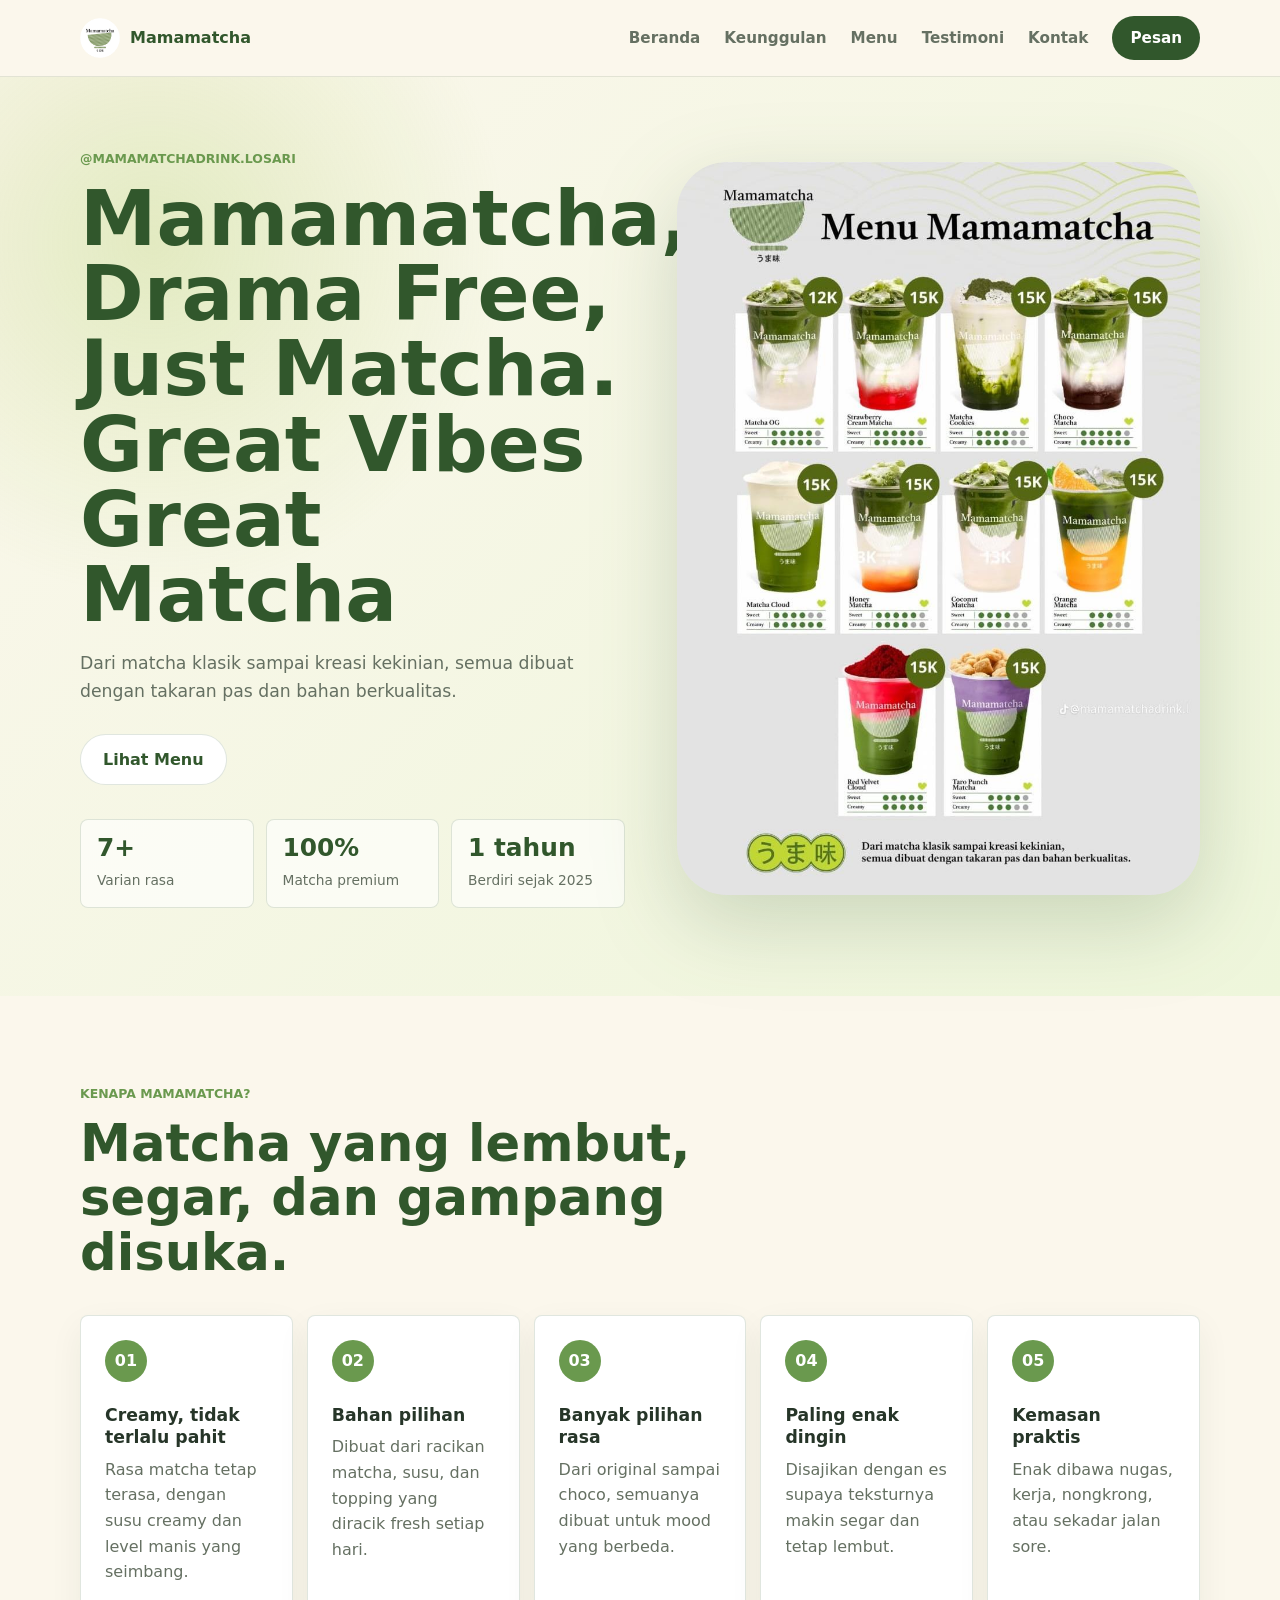
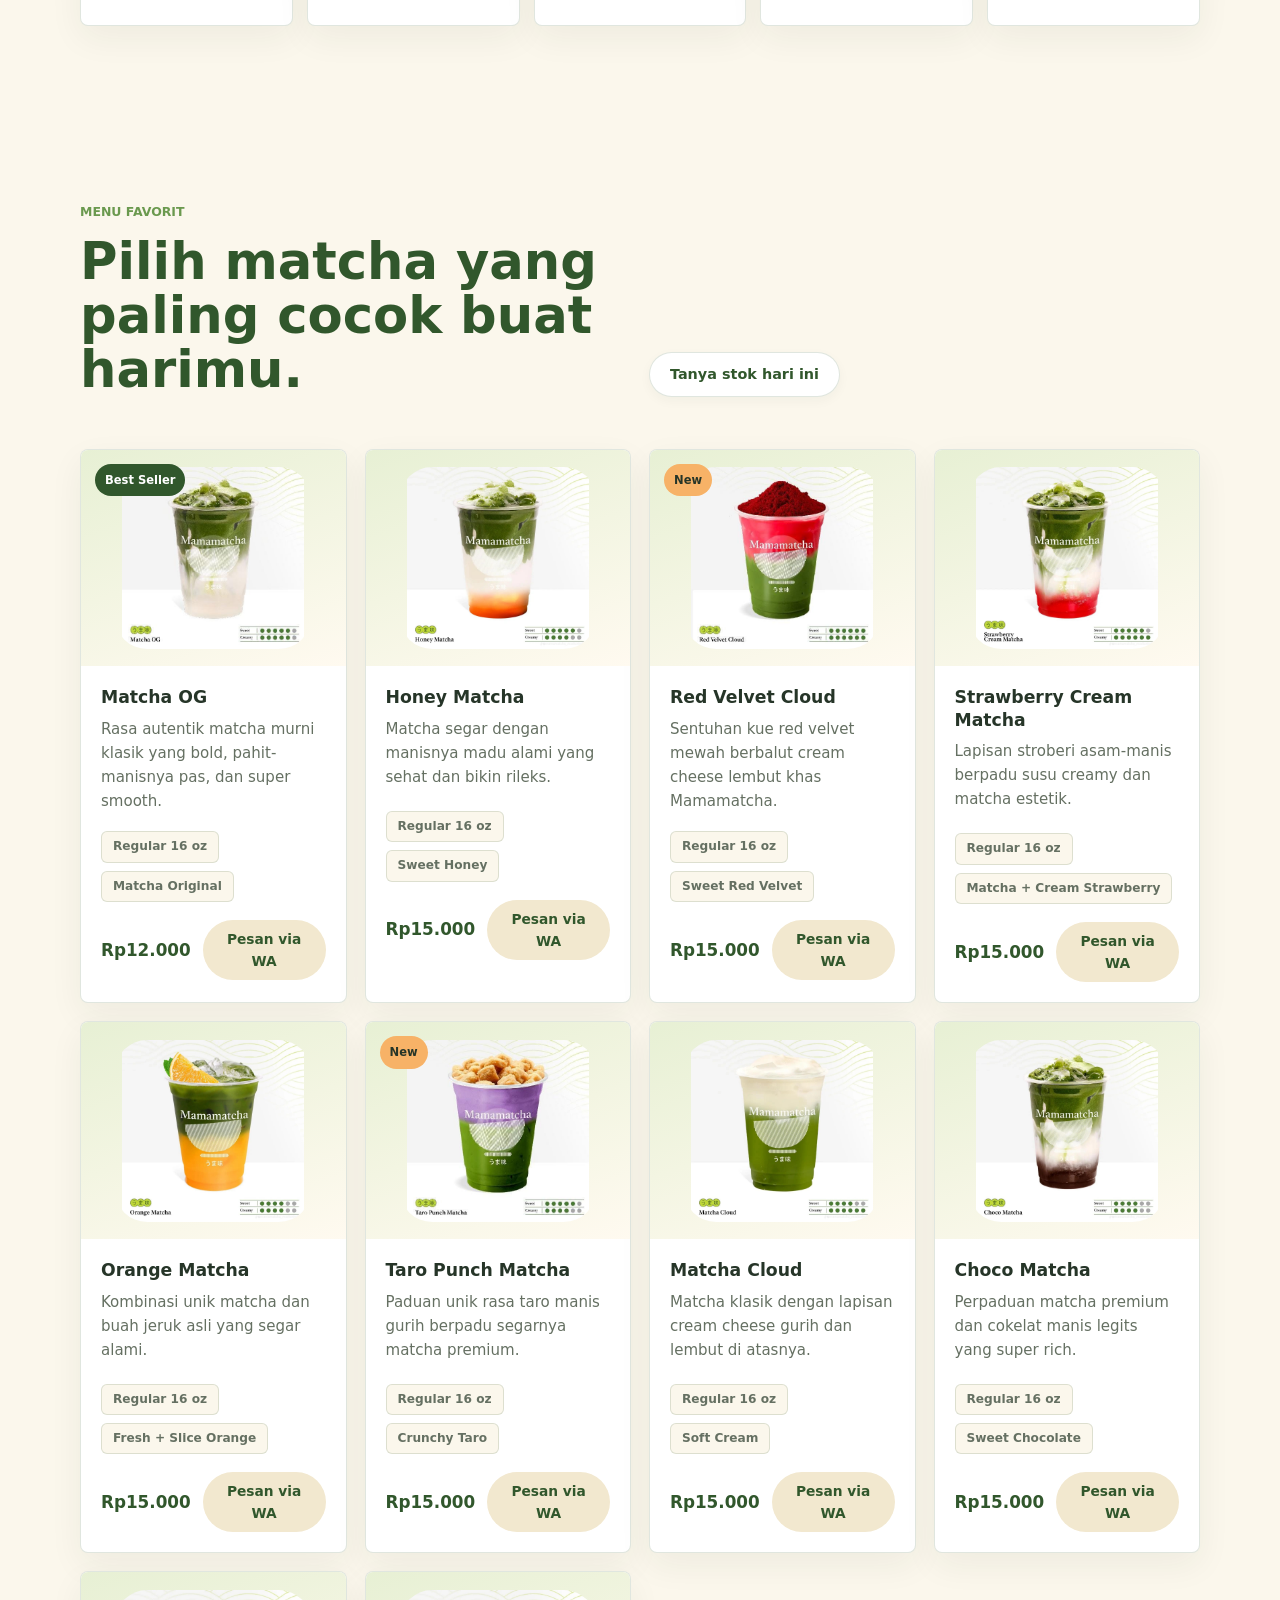
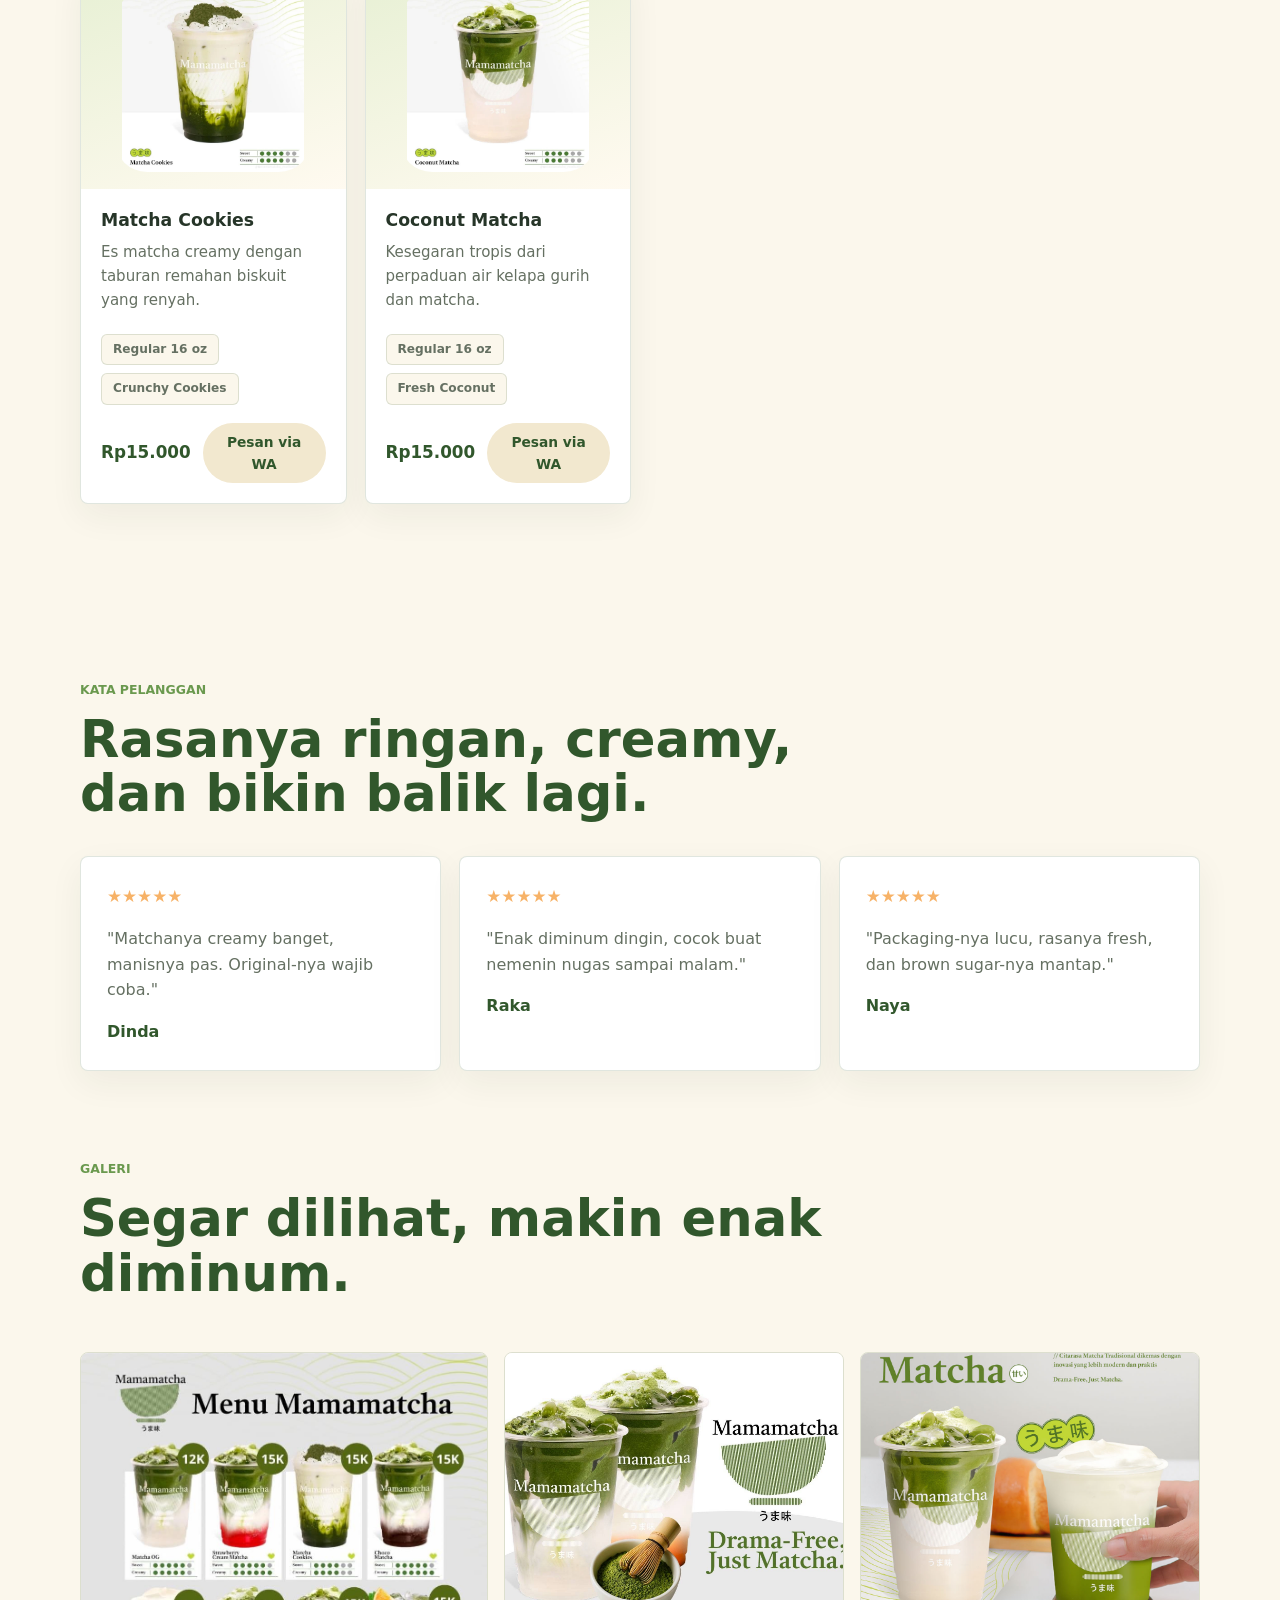
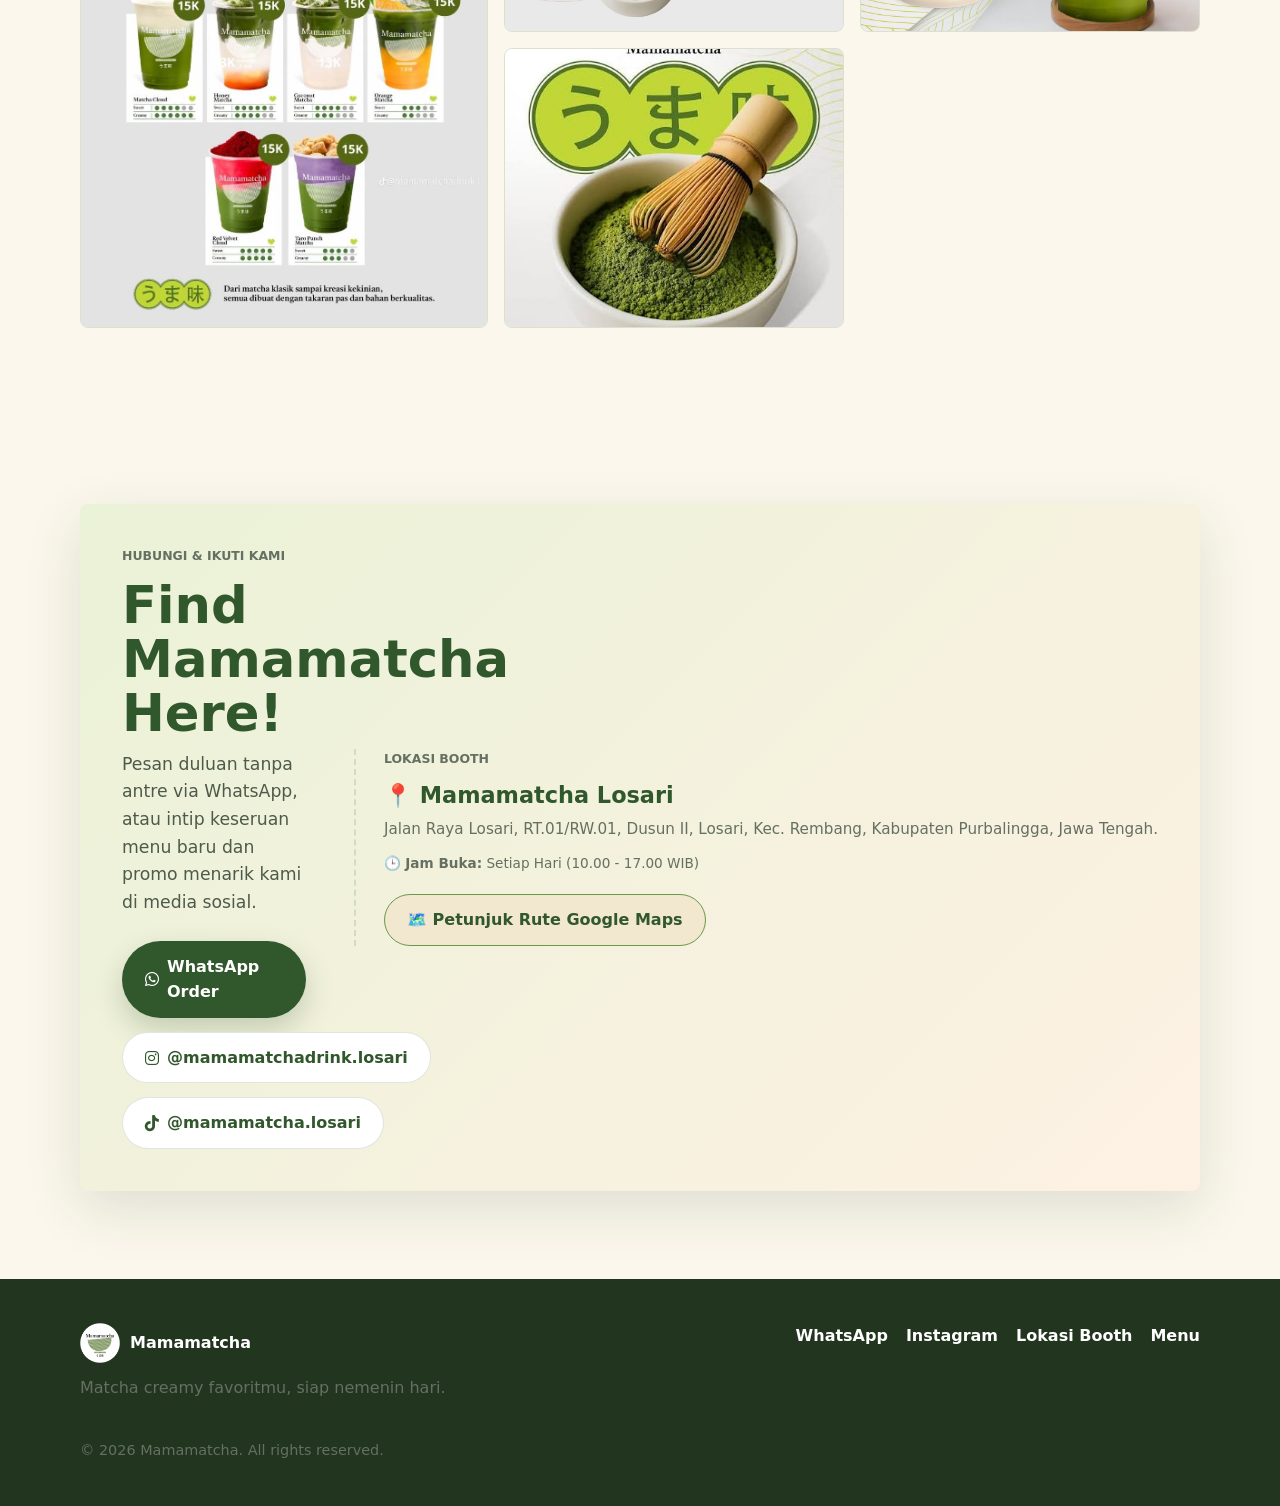
==== commit fd8e9336: "commit keempat projek mamamatcha" ====
--- a/Landing Page/index.html
+++ b/Landing Page/index.html
@@ -32,7 +32,7 @@
           <a href="#menu">Menu</a>
           <a href="#testimoni">Testimoni</a>
           <a href="#kontak">Kontak</a>
-          <a class="nav-order" href="https://wa.me/6281234567890?text=Halo%20Mamamatcha%2C%20saya%20mau%20pesan" target="_blank" rel="noreferrer">
+          <a class="nav-order" href="https://wa.me/6282225319720?text=Halo%20Mamamatcha%2C%20saya%20mau%20pesan" target="_blank" rel="noreferrer">
             Pesan
           </a>
         </div>
@@ -117,7 +117,7 @@
               <p class="eyebrow">Menu favorit</p>
               <h2>Pilih matcha yang paling cocok buat harimu.</h2>
             </div>
-            <a class="text-link" href="https://wa.me/6281234567890?text=Halo%20Mamamatcha%2C%20saya%20mau%20lihat%20menu" target="_blank" rel="noreferrer">
+            <a class="text-link" href="https://wa.me/6282225319720?text=Halo%20Mamamatcha%2C%20saya%20mau%20lihat%20menu" target="_blank" rel="noreferrer">
               Tanya stok hari ini
             </a>
           </div>
@@ -137,7 +137,7 @@
                 </div>
                 <div class="menu-footer">
                   <strong>Rp12.000</strong>
-                  <a class="order-btn" style="text-decoration: none; text-align: center;" href="https://wa.me/6281234567890?text=Halo%20Mamamatcha%2C%20saya%20mau%20pesan%20Matcha%20OG" target="_blank" rel="noreferrer">Pesan via WA</a>
+                  <a class="order-btn" style="text-decoration: none; text-align: center;" href="https://wa.me/6282225319720?text=Halo%20Mamamatcha%2C%20saya%20mau%20pesan%20Matcha%20OG" target="_blank" rel="noreferrer">Pesan via WA</a>
                 </div>
               </div>
             </article>
@@ -155,7 +155,7 @@
                 </div>
                 <div class="menu-footer">
                   <strong>Rp15.000</strong>
-                  <a class="order-btn" style="text-decoration: none; text-align: center;" href="https://wa.me/6281234567890?text=Halo%20Mamamatcha%2C%20saya%20mau%20pesan%20Honey%20Matcha" target="_blank" rel="noreferrer">Pesan via WA</a>
+                  <a class="order-btn" style="text-decoration: none; text-align: center;" href="https://wa.me/6282225319720?text=Halo%20Mamamatcha%2C%20saya%20mau%20pesan%20Honey%20Matcha" target="_blank" rel="noreferrer">Pesan via WA</a>
                 </div>
               </div>
             </article>
@@ -174,7 +174,7 @@
                 </div>
                 <div class="menu-footer">
                   <strong>Rp15.000</strong>
-                  <a class="order-btn" style="text-decoration: none; text-align: center;" href="https://wa.me/6281234567890?text=Halo%20Mamamatcha%2C%20saya%20mau%20pesan%20Red%20Velvet%20Cloud" target="_blank" rel="noreferrer">Pesan via WA</a>
+                  <a class="order-btn" style="text-decoration: none; text-align: center;" href="https://wa.me/6282225319720?text=Halo%20Mamamatcha%2C%20saya%20mau%20pesan%20Red%20Velvet%20Cloud" target="_blank" rel="noreferrer">Pesan via WA</a>
                 </div>
               </div>
             </article>
@@ -192,7 +192,7 @@
                 </div>
                 <div class="menu-footer">
                   <strong>Rp15.000</strong>
-                  <a class="order-btn" style="text-decoration: none; text-align: center;" href="https://wa.me/6281234567890?text=Halo%20Mamamatcha%2C%20saya%20mau%20pesan%20Strawberry%20Cream%20Matcha" target="_blank" rel="noreferrer">Pesan via WA</a>
+                  <a class="order-btn" style="text-decoration: none; text-align: center;" href="https://wa.me/6282225319720?text=Halo%20Mamamatcha%2C%20saya%20mau%20pesan%20Strawberry%20Cream%20Matcha" target="_blank" rel="noreferrer">Pesan via WA</a>
                 </div>
               </div>
             </article>
@@ -210,7 +210,7 @@
                 </div>
                 <div class="menu-footer">
                   <strong>Rp15.000</strong>
-                  <a class="order-btn" style="text-decoration: none; text-align: center;" href="https://wa.me/6281234567890?text=Halo%20Mamamatcha%2C%20saya%20mau%20pesan%20Orange%20Matcha" target="_blank" rel="noreferrer">Pesan via WA</a>
+                  <a class="order-btn" style="text-decoration: none; text-align: center;" href="https://wa.me/6282225319720?text=Halo%20Mamamatcha%2C%20saya%20mau%20pesan%20Orange%20Matcha" target="_blank" rel="noreferrer">Pesan via WA</a>
                 </div>
               </div>
             </article>
@@ -247,7 +247,7 @@
                 </div>
                 <div class="menu-footer">
                   <strong>Rp15.000</strong>
-                  <a class="order-btn" style="text-decoration: none; text-align: center;" href="https://wa.me/6281234567890?text=Halo%20Mamamatcha%2C%20saya%20mau%20pesan%20Matcha%20Cloud" target="_blank" rel="noreferrer">Pesan via WA</a>
+                  <a class="order-btn" style="text-decoration: none; text-align: center;" href="https://wa.me/6282225319720?text=Halo%20Mamamatcha%2C%20saya%20mau%20pesan%20Matcha%20Cloud" target="_blank" rel="noreferrer">Pesan via WA</a>
                 </div>
               </div>
             </article>
@@ -283,7 +283,7 @@
                 </div>
                 <div class="menu-footer">
                   <strong>Rp15.000</strong>
-                  <a class="order-btn" style="text-decoration: none; text-align: center;" href="https://wa.me/6281234567890?text=Halo%20Mamamatcha%2C%20saya%20mau%20pesan%20Matcha%20Cookies" target="_blank" rel="noreferrer">Pesan via WA</a>
+                  <a class="order-btn" style="text-decoration: none; text-align: center;" href="https://wa.me/6282225319720?text=Halo%20Mamamatcha%2C%20saya%20mau%20pesan%20Matcha%20Cookies" target="_blank" rel="noreferrer">Pesan via WA</a>
                 </div>
               </div>
             </article>
@@ -301,7 +301,7 @@
                 </div>
                 <div class="menu-footer">
                   <strong>Rp15.000</strong>
-                  <a class="order-btn" style="text-decoration: none; text-align: center;" href="https://wa.me/6281234567890?text=Halo%20Mamamatcha%2C%20saya%20mau%20pesan%20Coconut%20Matcha" target="_blank" rel="noreferrer">Pesan via WA</a>
+                  <a class="order-btn" style="text-decoration: none; text-align: center;" href="https://wa.me/6282225319720?text=Halo%20Mamamatcha%2C%20saya%20mau%20pesan%20Coconut%20Matcha" target="_blank" rel="noreferrer">Pesan via WA</a>
                 </div>
               </div>
             </article>
@@ -363,10 +363,10 @@
               Pesan duluan tanpa antre via WhatsApp, atau intip keseruan menu baru dan promo menarik kami di media sosial.
             </p>
             <div class="cta-actions">
-              <a class="btn btn-primary" href="https://wa.me/6281234567890?text=Halo%20Mamamatcha%2C%20saya%20mau%20pesan" target="_blank" rel="noreferrer">
+              <a class="btn btn-primary" href="https://wa.me/6282225319720?text=Halo%20Mamamatcha%2C%20saya%20mau%20pesan" target="_blank" rel="noreferrer">
                 <i class="fa-brands fa-whatsapp" style="margin-right: 8px;"></i> WhatsApp Order
               </a>
-              <a class="btn btn-secondary" href="https://instagram.com/mamamatcha.losari" target="_blank" rel="noreferrer">
+              <a class="btn btn-secondary" href="https://instagram.com/mamamatchadrink.losari" target="_blank" rel="noreferrer">
                 <i class="fa-brands fa-instagram" style="margin-right: 8px;"></i> @mamamatchadrink.losari
               </a>
               <a class="btn btn-secondary" href="https://tiktok.com/@mamamatcha.losari" target="_blank" rel="noreferrer">
@@ -402,8 +402,8 @@
           <p>Matcha creamy favoritmu, siap nemenin hari.</p>
         </div>
         <div class="footer-links">
-          <a href="https://wa.me/6281234567890" target="_blank" rel="noreferrer">WhatsApp</a>
-          <a href="https://instagram.com/" target="_blank" rel="noreferrer">Instagram</a>
+          <a href="https://wa.me/6282225319720" target="_blank" rel="noreferrer">WhatsApp</a>
+          <a href="https://mamamatchadrink.losari.com/" target="_blank" rel="noreferrer">Instagram</a>
           <a href="https://maps.app.goo.gl/64NYPCUnuU5WtPTT9">Lokasi Booth</a>
           <a href="#menu">Menu</a>
         </div>
--- a/Landing Page/styles.css
+++ b/Landing Page/styles.css
@@ -111,7 +111,6 @@
   color: var(--muted);
 }
 
-/* Efek Hover teks Navigasi biasa */
 .nav-menu a:not(.nav-order) {
   position: relative;
   transition: color 0.3s ease;
@@ -121,7 +120,6 @@
   color: var(--matcha-deep);
 }
 
-/* Animasi garis bawah tumbuh dari tengah */
 .nav-menu a:not(.nav-order)::after {
   content: '';
   position: absolute;
@@ -313,7 +311,6 @@
   color: var(--muted);
 }
 
-/* PERBAIKAN: Menyejajarkan judul menu dan tombol "Tanya Stok" di kanan atas desktop */
 .split {
   display: flex;
   align-items: flex-end;
@@ -345,9 +342,8 @@
 }
 
 /* ==========================================
-   CARDS & GRID SYSTEM
+   CARDS & GRID SYSTEM (TAMPILAN LAPTOP)
    ========================================== */
-/* PERBAIKAN: Mengubah dari 3 menjadi 5 kolom agar kartu keunggulan sejajar kesamping */
 .features-grid {
   display: grid;
   grid-template-columns: repeat(5, minmax(0, 1fr));
@@ -387,6 +383,7 @@
   color: var(--muted);
 }
 
+/* Menu Grid Laptop: Tetap 4 Kolom Sempurna */
 .menu-grid {
   display: grid;
   grid-template-columns: repeat(4, minmax(0, 1fr));
@@ -439,7 +436,6 @@
   font-size: 0.94rem;
 }
 
-/* PERBAIKAN: Mengunci posisi tag varian agar tidak melar raksasa */
 .menu-meta {
   display: flex;
   flex-wrap: wrap;
@@ -449,7 +445,6 @@
   margin-bottom: 18px;
 }
 
-/* PERBAIKAN: Menata ulang tag ukuran/varian menjadi kotak kapsul proporsional */
 .menu-meta span {
   display: inline-block;
   padding: 5px 11px;
@@ -499,29 +494,36 @@
 }
 
 /* ==========================================
-   GALLERY & CTA PANELS
+   GALLERY & CTA PANELS (TAMPILAN LAPTOP)
    ========================================== */
 .gallery-section {
   padding-top: 0;
 }
 
+/* PERBAIKAN GALERI LAPTOP: Dibuat 3 Kolom Proporsional Sejajar */
 .gallery-grid {
   display: grid;
-  grid-template-columns: 1.15fr 0.85fr 0.85fr;
-  gap: 18px;
+  grid-template-columns: 1.2fr 1fr 1fr;
+  gap: 16px;
 }
 
 .gallery-grid img {
   width: 100%;
-  height: 320px;
+  height: 280px;
   object-fit: cover;
   border: 1px solid var(--line);
   border-radius: var(--radius);
-}
-
+  transition: transform 0.3s ease;
+}
+
+/* Mengunci Gambar Pertama (Daftar Menu) Panjang Kebawah Menutup Bagian Bolong */
 .gallery-grid img:first-child {
   grid-row: span 2;
-  height: 658px;
+  height: 576px;
+}
+
+.gallery-grid img:hover {
+  transform: scale(1.02);
 }
 
 .cta-panel {
@@ -581,23 +583,12 @@
     grid-template-columns: 1fr;
   }
 
-  .testimonials-grid,
-  .gallery-grid {
+  .testimonials-grid {
     grid-template-columns: repeat(2, minmax(0, 1fr));
   }
-
-  .gallery-grid img {
-    height: auto;
-    aspect-ratio: 16 / 10;
-  }
-
-  .gallery-grid img:first-child {
-    grid-row: auto;
-    grid-column: 1 / -1;
-    height: auto;
-  }
-}
-
+}
+
+/* KHUSUS ATURAN TAMPILAN DI HP (LAYAR KECIL) */
 @media (max-width: 760px) {
   .container,
   .navbar {
@@ -648,10 +639,68 @@
   }
 
   .hero-stats,
-  .features-grid,
-  .menu-grid,
+  .features-grid {
+    grid-template-columns: 1fr;
+  }
+
+  /* KUNCI UTAMA: Mengubah Menu Card Jadi 2 Kolom Ringkas di HP */
+  .menu-grid {
+    grid-template-columns: repeat(2, minmax(0, 1fr));
+    gap: 10px;
+  }
+
+  .menu-info {
+    padding: 12px;
+  }
+
+  .menu-info h3 {
+    font-size: 0.95rem;
+    margin-bottom: 4px;
+  }
+
+  .menu-info p {
+    font-size: 0.82rem;
+    line-height: 1.4;
+    min-height: auto;
+    margin-bottom: 12px;
+  }
+
+  .menu-meta {
+    min-height: auto;
+    gap: 4px;
+    margin-bottom: 14px;
+  }
+
+  .menu-meta span {
+    padding: 4px 8px;
+    font-size: 0.68rem;
+  }
+
+  .menu-footer strong {
+    font-size: 0.9rem;
+  }
+
+  .order-btn {
+    padding: 6px 10px;
+    font-size: 0.75rem;
+  }
+
+  /* GALERI DI HP: Diubah Menjadi 1 Kolom Vertikal Sejajar yang Indah */
   .gallery-grid {
     grid-template-columns: 1fr;
+    gap: 12px;
+  }
+
+  .gallery-grid img {
+    height: auto;
+    aspect-ratio: 1 / 1;
+  }
+
+  .gallery-grid img:first-child {
+    grid-row: auto;
+    grid-column: auto;
+    height: auto;
+    aspect-ratio: 1 / 1.4; /* Daftar menu sedikit memanjang agar teks terbaca */
   }
 
   .split,
@@ -659,7 +708,6 @@
     grid-template-columns: 1fr;
   }
 
-  /* Responsif Tombol Tanya Stok saat dibuka di HP */
   .split {
     flex-direction: column;
     align-items: flex-start;
@@ -677,12 +725,7 @@
     width: 100%;
   }
 
-  .menu-info p,
-  .menu-meta {
-    min-height: auto;
-  }
-
   .cta-panel {
     padding: 28px;
   }
-}+}
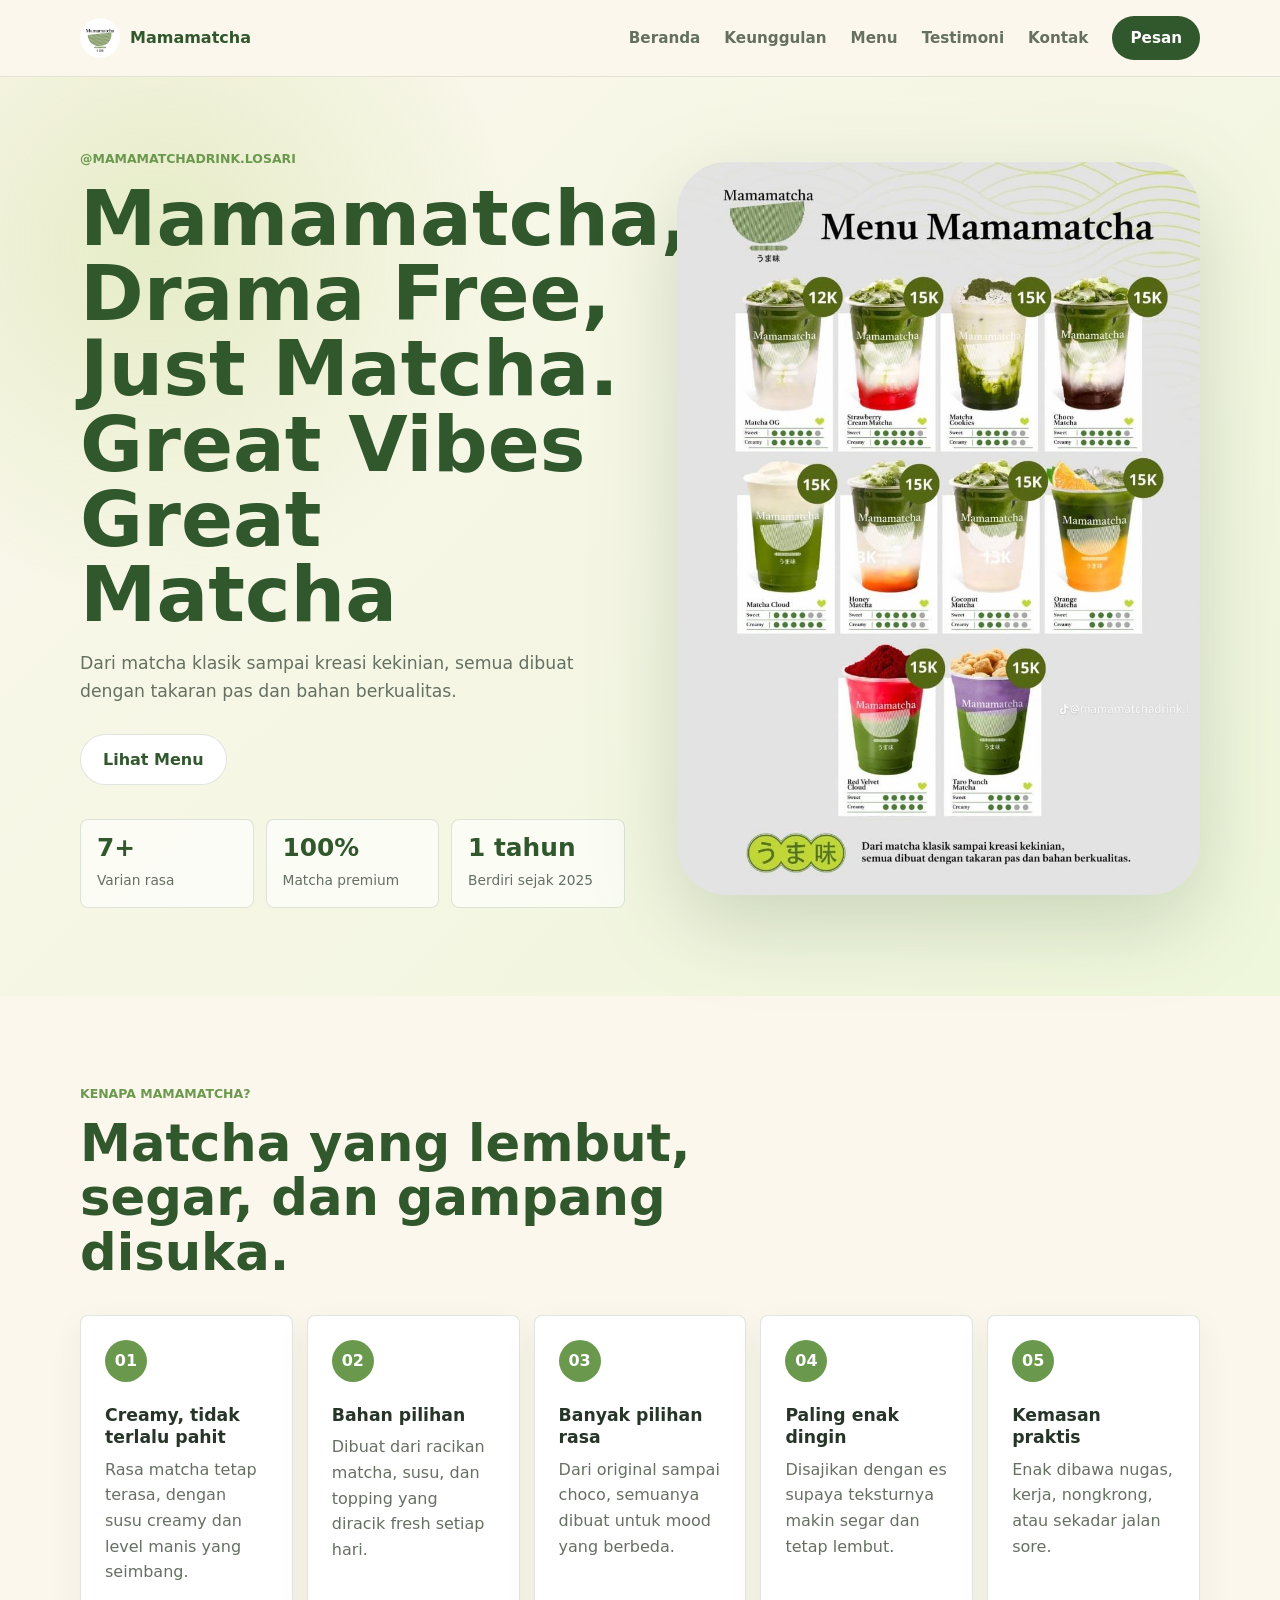
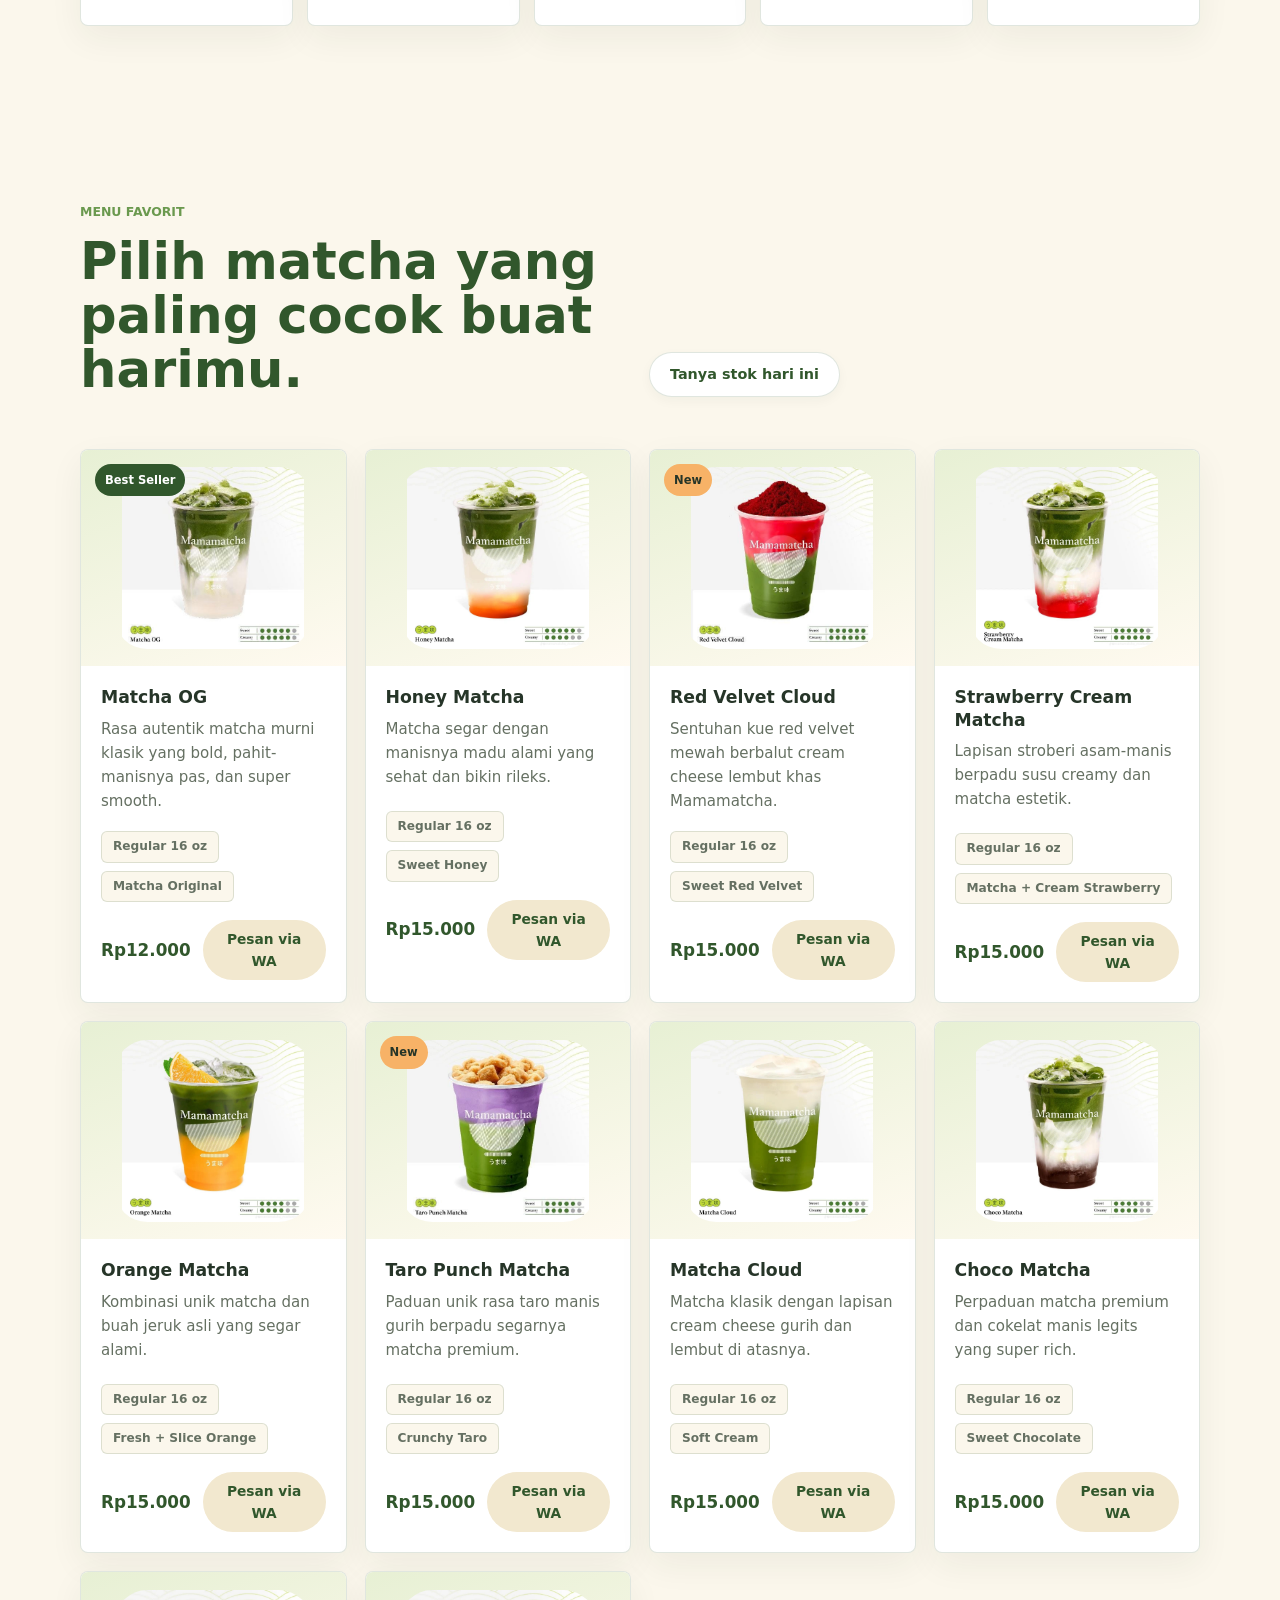
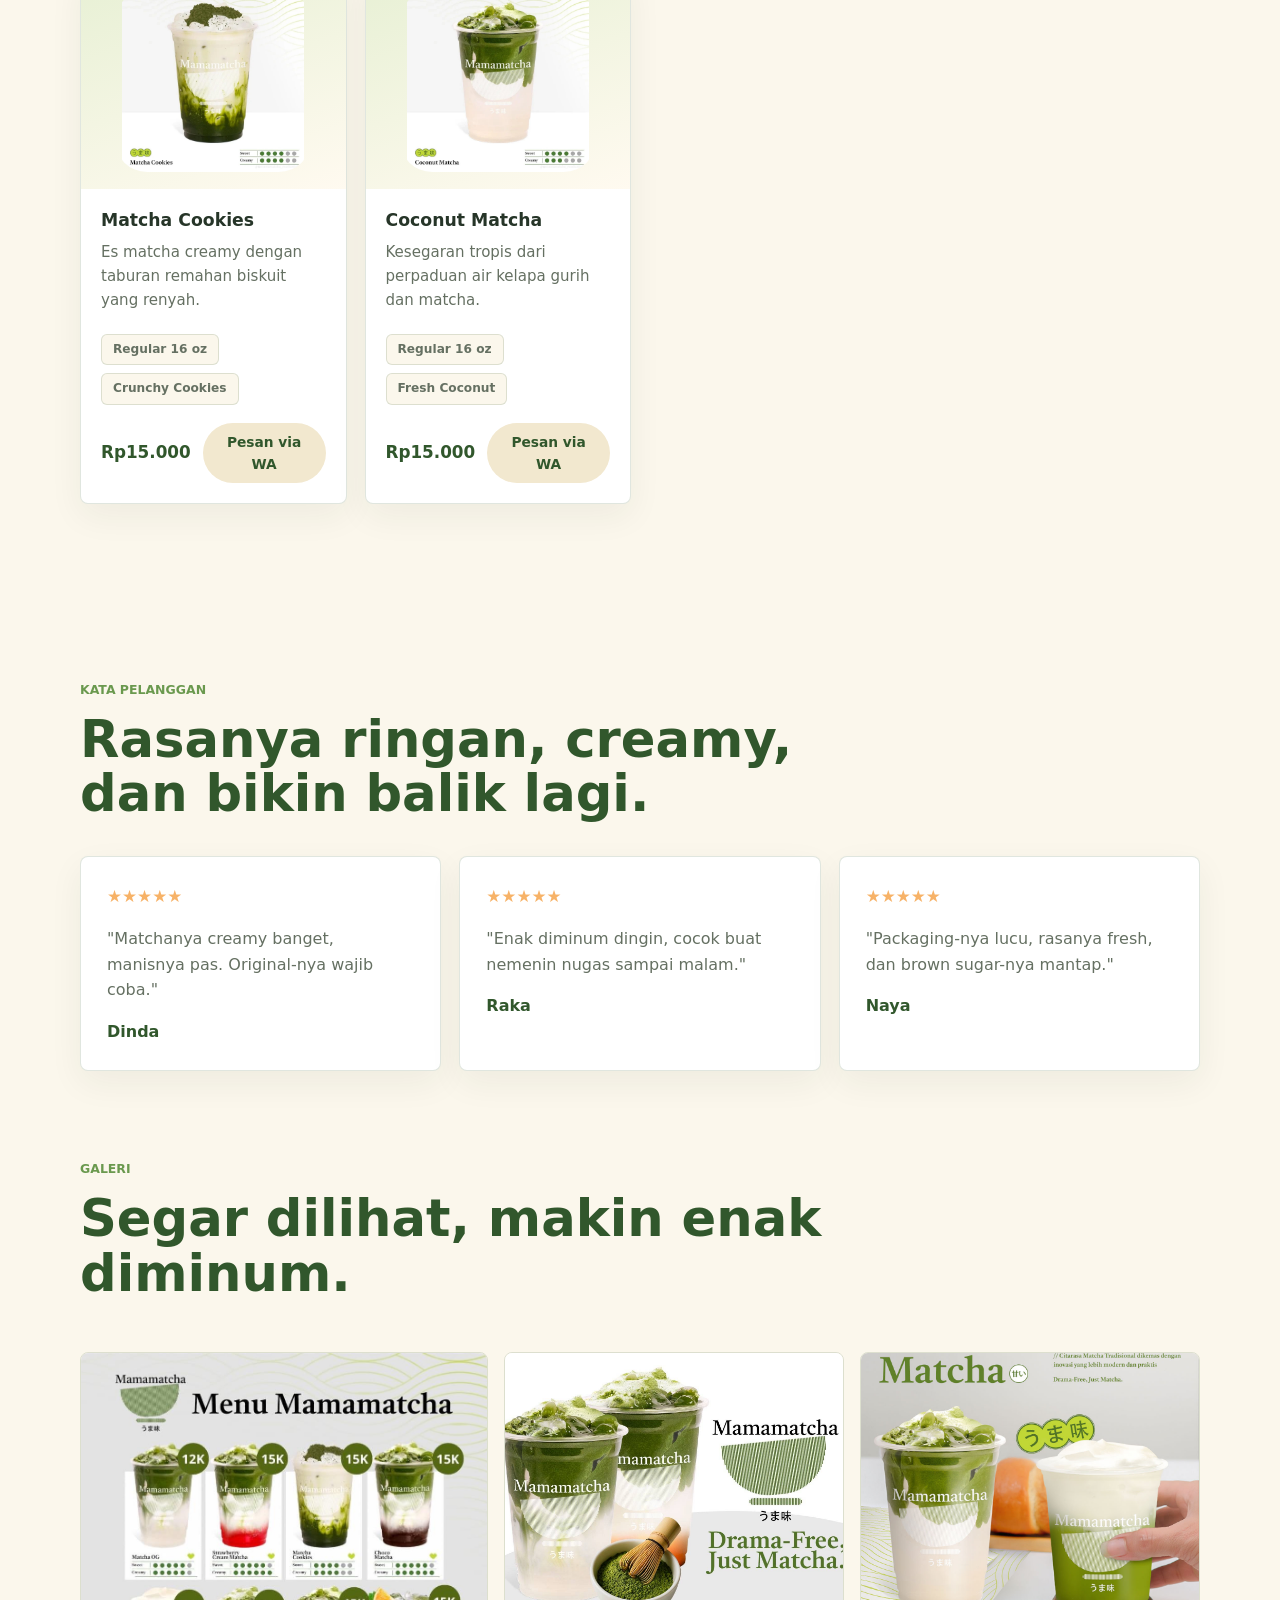
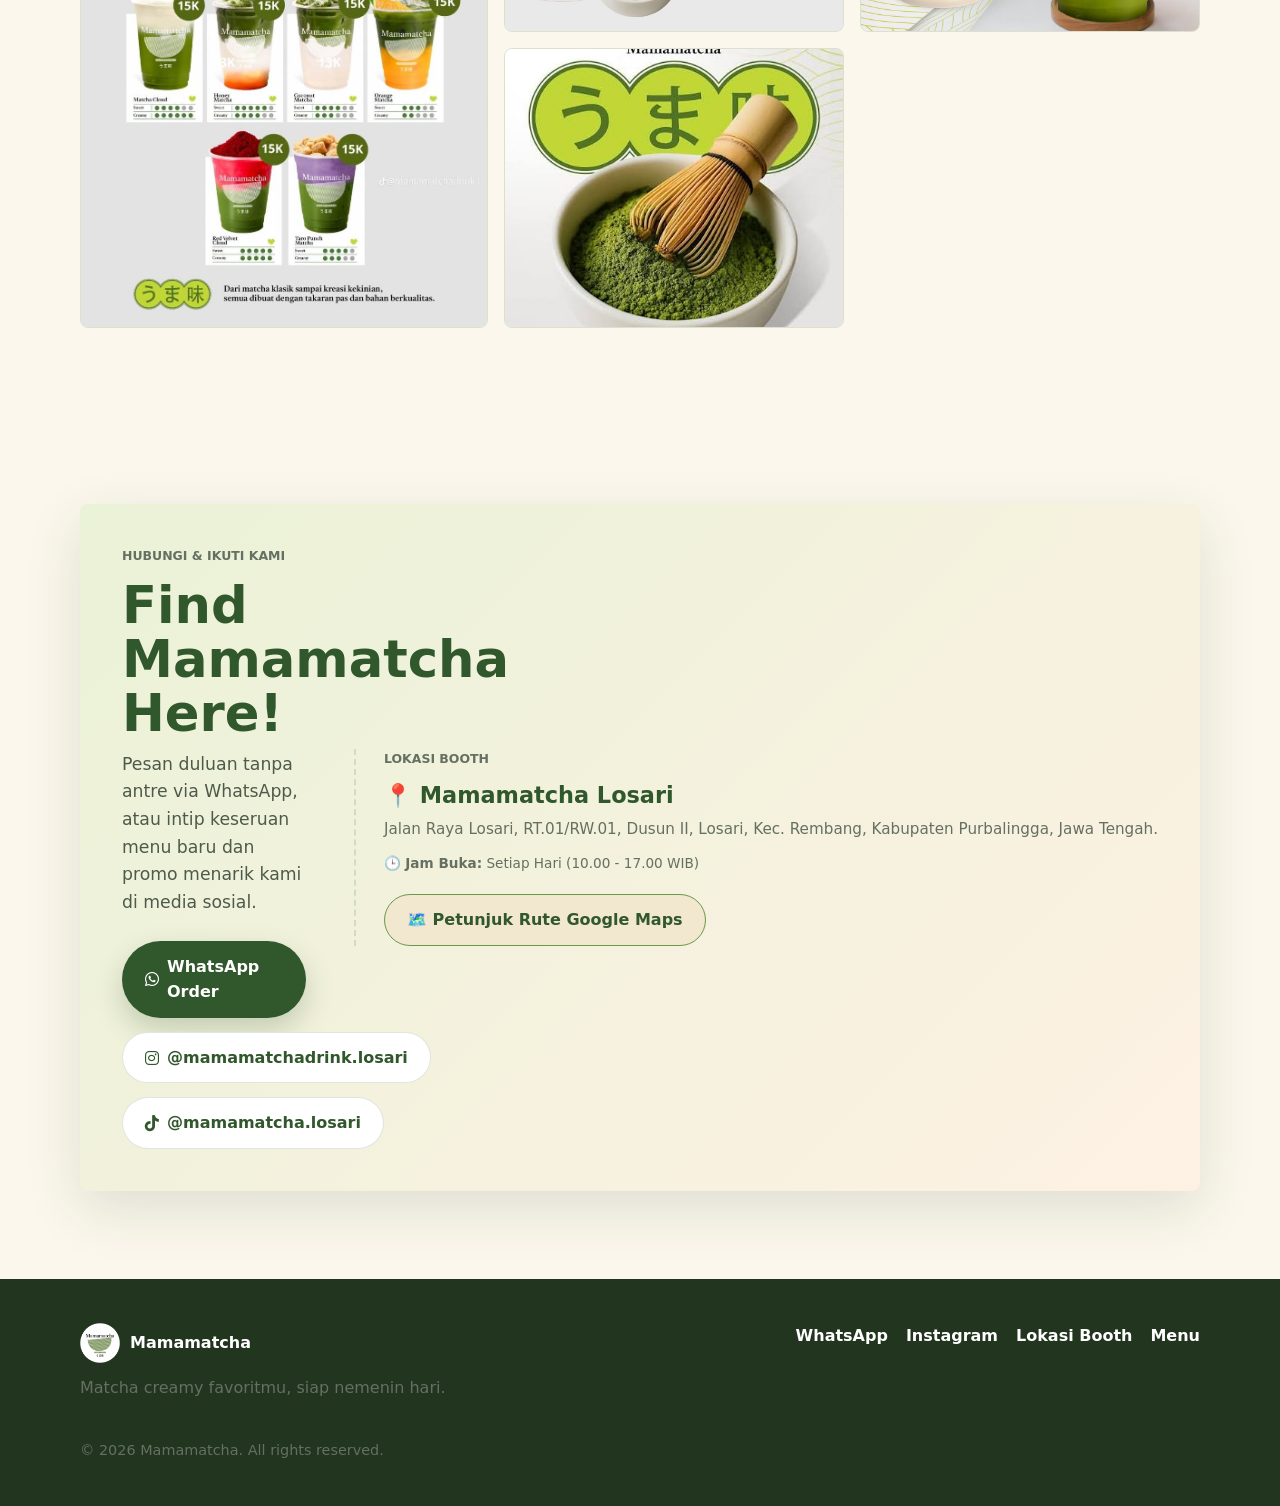
==== commit 8f92f874: "finallbossaja" ====
--- a/Landing Page/index.html
+++ b/Landing Page/index.html
@@ -229,7 +229,7 @@
                 </div>
                 <div class="menu-footer">
                   <strong>Rp15.000</strong>
-                  <a class="order-btn" style="text-decoration: none; text-align: center;" href="https://wa.me/6281234567890?text=Halo%20Mamamatcha%2C%20saya%20mau%20pesan%20Taro%20Punch%20Matcha" target="_blank" rel="noreferrer">Pesan via WA</a>
+                  <a class="order-btn" style="text-decoration: none; text-align: center;" href="https://wa.me/6282225319720?text=Halo%20Mamamatcha%2C%20saya%20mau%20pesan%20Taro%20Punch%20Matcha" target="_blank" rel="noreferrer">Pesan via WA</a>
                 </div>
               </div>
             </article>
@@ -265,7 +265,7 @@
                 </div>
                 <div class="menu-footer">
                   <strong>Rp15.000</strong>
-                  <a class="order-btn" style="text-decoration: none; text-align: center;" href="https://wa.me/6281234567890?text=Halo%20Mamamatcha%2C%20saya%20mau%20pesan%20Choco%20Matcha" target="_blank" rel="noreferrer">Pesan via WA</a>
+                  <a class="order-btn" style="text-decoration: none; text-align: center;" href="https://wa.me/6282225319720?text=Halo%20Mamamatcha%2C%20saya%20mau%20pesan%20Choco%20Matcha" target="_blank" rel="noreferrer">Pesan via WA</a>
                 </div>
               </div>
             </article>
@@ -348,7 +348,7 @@
           <div class="gallery-grid">
             <img src="assets/allmenu2.jpeg" alt="Deretan cup Mamamatcha berbagai varian" />
             <img src="assets/onepict.jpeg" alt="Tampilan atas minuman Mamamatcha dengan es dan matcha" />
-            <img src="assets/twopict.jpg" alt="Kemasan takeaway Mamamatcha" />
+            <img src="assets/twopict.jpg" alt="Matcha Premium Asli" />
             <img src="assets/threepict.jpeg" alt="Ilustrasi Mamamatcha untuk foto produk utama" />
           </div>
         </div>
--- a/Landing Page/styles.css
+++ b/Landing Page/styles.css
@@ -179,7 +179,7 @@
 .section-band {
   padding: 72px 0 88px;
   background:
-    radial-gradient(circle at 12% 18%, rgba(167, 201, 87, 0.28), transparent 26%),
+    radial-gradient(circle at 12% 18%, rgba(167, 201, 87, 0.24), transparent 26%),
     linear-gradient(135deg, #fbf7ec 0%, #eef6db 100%);
 }
 
@@ -630,12 +630,42 @@
     padding: 60px 0;
   }
 
+  /* PERBAIKAN UTAMA BAGIAN HERO DI HP: Teks berdampingan sampingan dengan foto menu */
+  .hero-grid {
+    grid-template-columns: 1.2fr 0.8fr;
+    align-items: center;
+    gap: 14px;
+  }
+
   h1 {
-    font-size: clamp(2.35rem, 14vw, 3.8rem);
+    font-size: clamp(1.4rem, 5vw, 2.2rem);
+    line-height: 1.1;
+    margin-bottom: 8px;
   }
 
   h2 {
     font-size: clamp(1.9rem, 10vw, 2.7rem);
+  }
+
+  .hero-text {
+    font-size: 0.82rem;
+    line-height: 1.4;
+    margin-bottom: 14px;
+  }
+
+  .hero-actions {
+    gap: 8px;
+  }
+
+  .hero-actions .btn {
+    width: 100%;
+    min-height: 40px;
+    padding: 8px 14px;
+    font-size: 0.85rem;
+  }
+
+  .hero-visual img {
+    border-radius: 20px;
   }
 
   .hero-stats,
@@ -643,7 +673,7 @@
     grid-template-columns: 1fr;
   }
 
-  /* KUNCI UTAMA: Mengubah Menu Card Jadi 2 Kolom Ringkas di HP */
+  /* Mengubah Menu Card Jadi 2 Kolom Ringkas di HP */
   .menu-grid {
     grid-template-columns: repeat(2, minmax(0, 1fr));
     gap: 10px;
@@ -685,22 +715,24 @@
     font-size: 0.75rem;
   }
 
-  /* GALERI DI HP: Diubah Menjadi 1 Kolom Vertikal Sejajar yang Indah */
+  /* PERBAIKAN UTAMA BAGIAN GALERI DI HP: Diubah Menjadi Kolom Kolase 2 Kolom yang Estetik */
   .gallery-grid {
-    grid-template-columns: 1fr;
-    gap: 12px;
+    grid-template-columns: repeat(2, minmax(0, 1fr));
+    gap: 8px;
   }
 
   .gallery-grid img {
-    height: auto;
+    width: 100%;
+    height: 140px;
+    object-fit: cover;
     aspect-ratio: 1 / 1;
   }
 
   .gallery-grid img:first-child {
     grid-row: auto;
     grid-column: auto;
-    height: auto;
-    aspect-ratio: 1 / 1.4; /* Daftar menu sedikit memanjang agar teks terbaca */
+    height: 140px;
+    aspect-ratio: 1 / 1;
   }
 
   .split,
@@ -720,7 +752,6 @@
     margin-bottom: 0;
   }
 
-  .hero-actions .btn,
   .cta-actions .btn {
     width: 100%;
   }
@@ -728,4 +759,4 @@
   .cta-panel {
     padding: 28px;
   }
-}
+}
